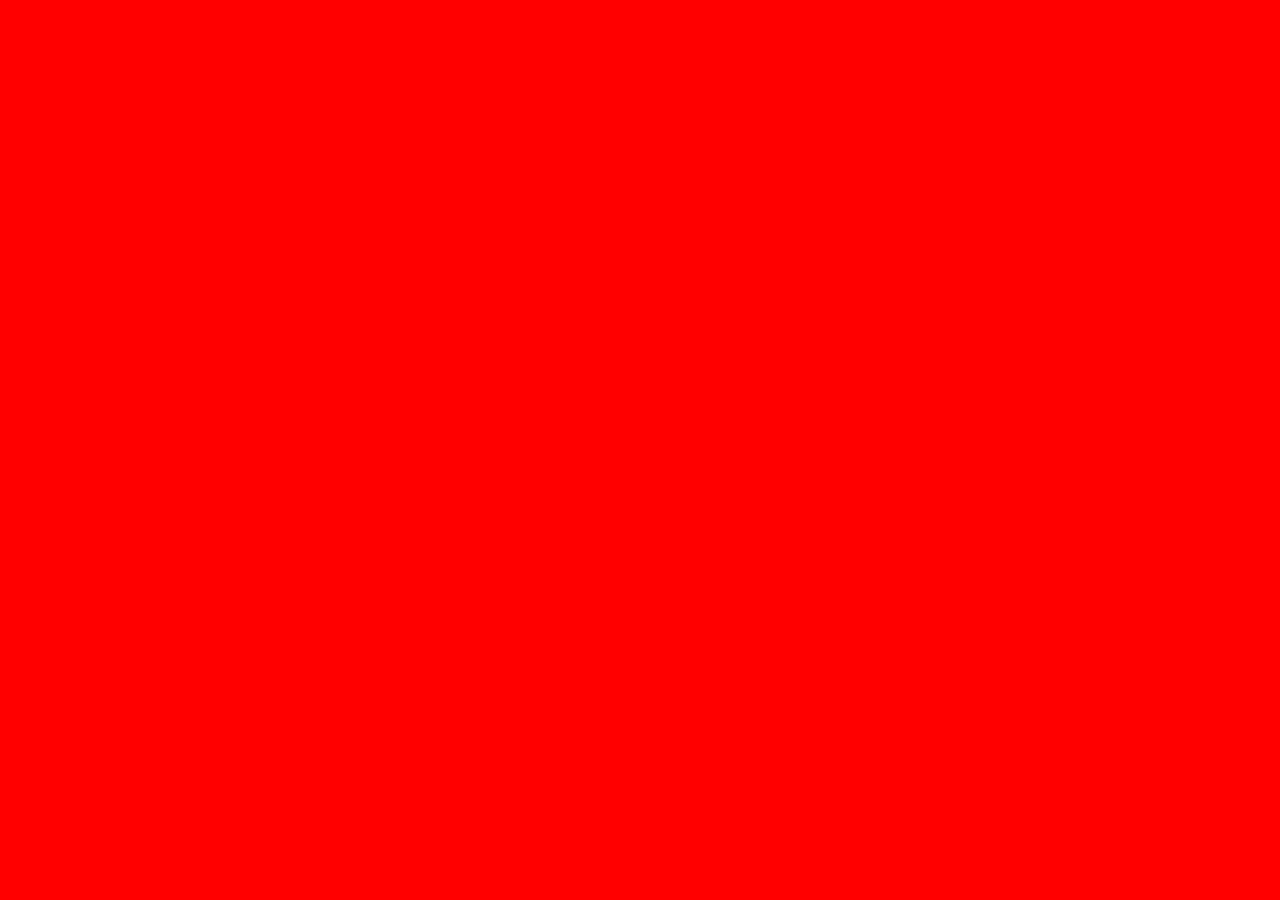
==== shelter/index.html @ 3427e393 "init: start new task shelter" ====
<!DOCTYPE html>
<html lang="en">

<head>
    <meta charset="UTF-8">
    <meta name="viewport" content="width=device-width, initial-scale=1.0">
    <title>Shelter</title>
    <link rel="stylesheet" href="style.css">
    <link rel="stylesheet" href="normalize.css">
</head>

<body>

</body>

</html>
---- shelter/style.css ----
body {
    background-color: red;
}
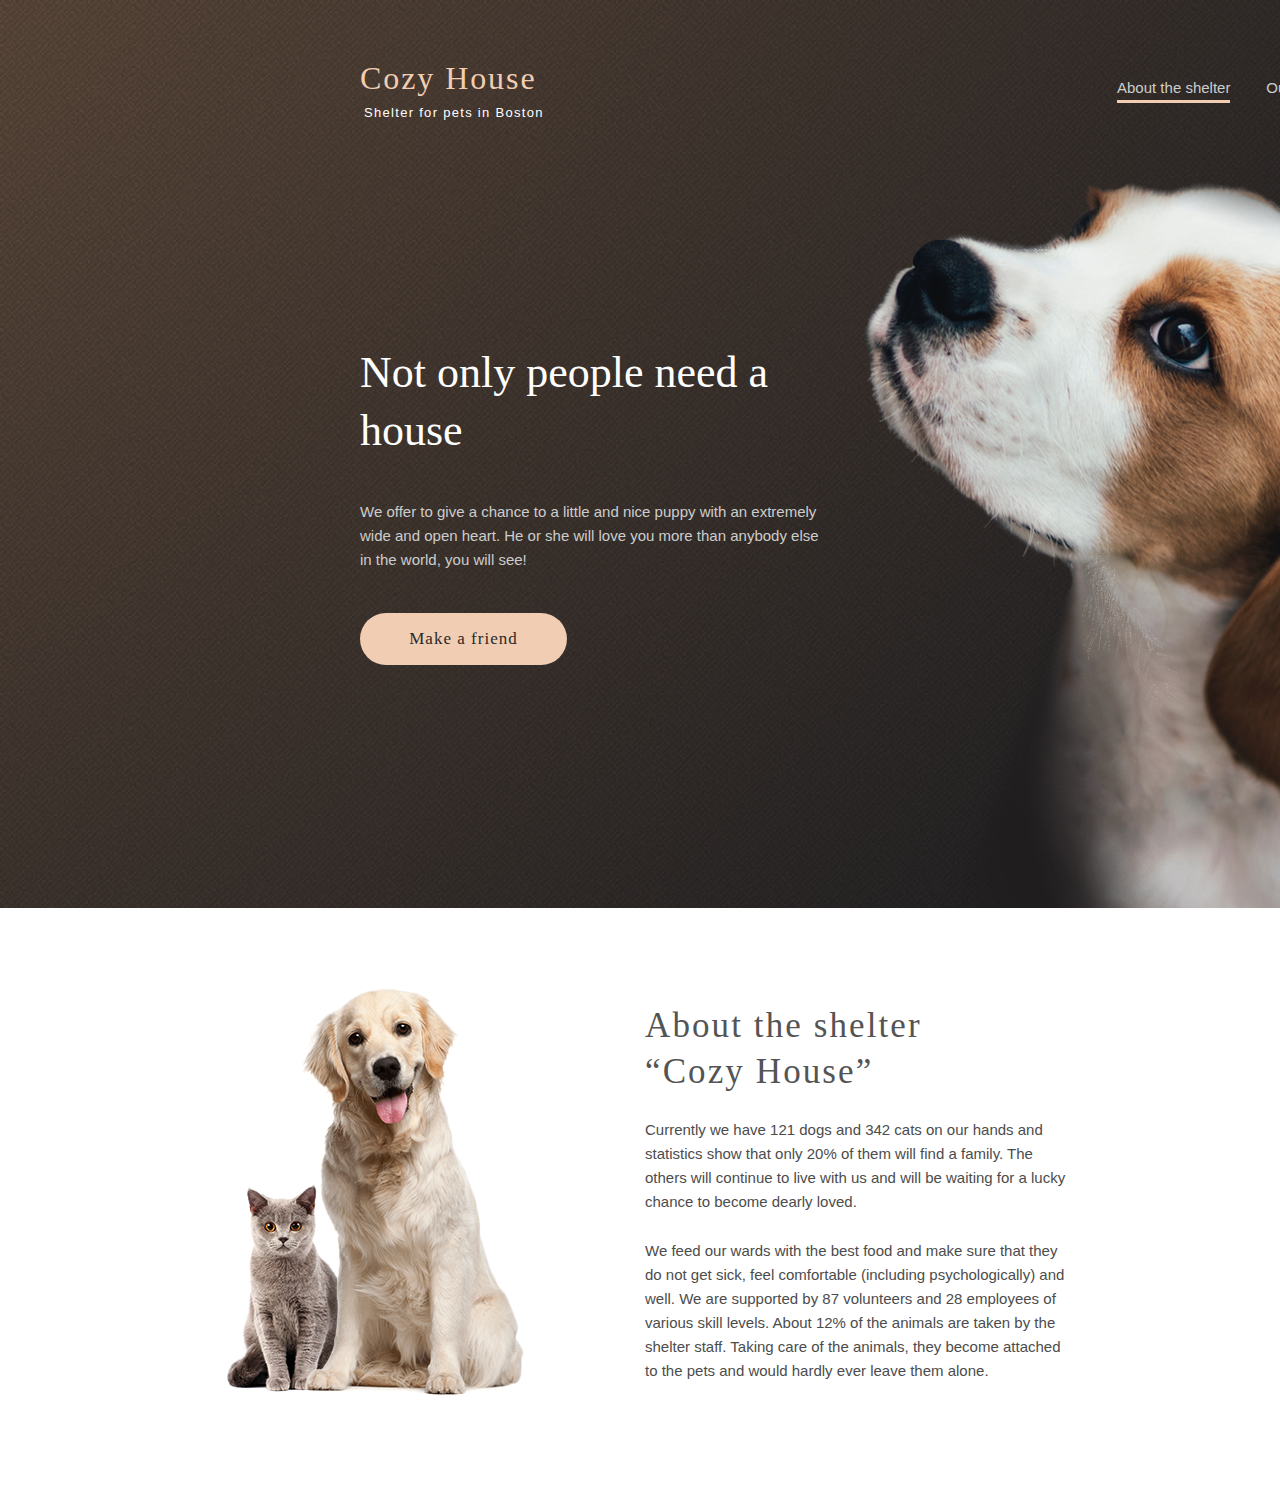
==== commit ddc2696b: "feat: add header and about section" ====
--- a/shelter/index.html
+++ b/shelter/index.html
@@ -11,6 +11,62 @@
 
 <body>
 
+    <header class="cozy-background">
+
+        <nav class="cozy-navigation">
+
+            <div class="cozy-logo">
+
+                <h1 class="logo-text">Cozy House</h1>
+                <p class="logo-description">Shelter for pets in Boston</p>
+
+            </div>
+
+
+            <ul class="cozy-nav-list">
+                <li class="cozy-nav-item"><a href="">About the shelter</a></li>
+                <li class="cozy-nav-item"><a href="">Our pets</a></li>
+                <li class="cozy-nav-item"><a href="">Help the shelter</a></li>
+                <li class="cozy-nav-item"><a href="">Contacts</a></li>
+            </ul>
+
+        </nav>
+
+
+        <div class="cozy-text-block">
+
+            <h1 class="cozy-text-header">Not only people need a house</h1>
+            <p class="cozy-text-description">We offer to give a chance to a little and nice puppy with an extremely wide and open heart. He or she will love you more than anybody else in the world, you will see!</p>
+            <button class="cozy-text-btn">Make a friend</button>
+
+        </div>
+
+        <div class="header-puppy"></div>
+
+    </header>
+
+
+    <section class="about-section">
+        <h2 class="vis-hidden">About the shelter “Cozy House”</h2>
+
+        <article class="about-article">
+
+            <img src="assets/images/about-pets.png" alt="pets-image" width="300" height="408">
+
+            <div class="about-article-text">
+
+                <h2 class="article-text-header">About the shelter “Cozy House”</h2>
+                <p class="article-text-description text1">Currently we have 121 dogs and 342 cats on our hands and statistics show that only 20% of them will find a family. The others will continue to live with us and will be waiting for a lucky chance to become dearly loved.</p>
+                <p class="article-text-description text2">We feed our wards with the best food and make sure that they do not get sick, feel comfortable (including psychologically) and well. We are supported by 87 volunteers and 28 employees of various skill levels. About 12% of the animals are
+                    taken by the shelter staff. Taking care of the animals, they become attached to the pets and would hardly ever leave them alone.</p>
+
+            </div>
+
+        </article>
+
+    </section>
+
+
 </body>
 
 </html>--- a/shelter/style.css
+++ b/shelter/style.css
@@ -1,3 +1,225 @@
 body {
-    background-color: red;
+    display: flex;
+    flex-direction: column;
+}
+
+*,
+*::before,
+* ::after {
+    box-sizing: border-box;
+}
+
+h1,
+h2 {
+    margin: 0;
+    padding: 0;
+}
+
+.cozy-background {
+    background-image: url(assets/images/header-background.png);
+    width: 1920px;
+    height: 908px;
+    background-repeat: no-repeat;
+    background-size: contain;
+    display: flex;
+    flex-direction: column;
+    align-items: center;
+    justify-content: flex-start;
+    position: relative;
+}
+
+.header-puppy {
+    width: 698px;
+    height: 728px;
+    background-image: url(assets/images/header-puppy.png);
+    position: absolute;
+    top: 180px;
+    right: 360px;
+}
+
+.cozy-navigation {
+    margin-top: 60px;
+    width: 1200px;
+    max-width: 1200px;
+    height: 60px;
+    /* background-color: red; */
+    display: flex;
+    justify-content: space-between;
+}
+
+.cozy-logo {
+    width: 186px;
+    height: 60px;
+    display: flex;
+    flex-direction: column;
+    justify-content: space-between;
+}
+
+.logo-text {
+    font-family: Georgia;
+    font-style: normal;
+    font-weight: normal;
+    font-size: 32px;
+    line-height: 110%;
+    letter-spacing: 0.06em;
+    color: #F1CDB3;
+    padding: 0;
+    margin: 0;
+    margin-top: 1px;
+}
+
+.logo-description {
+    padding: 0;
+    margin: 0;
+    margin-left: 4px;
+    font-family: Arial;
+    font-style: normal;
+    font-weight: normal;
+    font-size: 13px;
+    line-height: 15px;
+    letter-spacing: 0.1em;
+    color: #FFFFFF;
+}
+
+.cozy-nav-list {
+    padding: 0;
+    margin: 0;
+    width: 443px;
+    height: 27px;
+    /* background-color: green; */
+    display: flex;
+    justify-content: space-between;
+    margin-top: 16px;
+}
+
+.cozy-nav-item {
+    list-style-type: none;
+}
+
+.cozy-nav-item:first-child {
+    border-bottom: 3.5px solid #F1CDB3;
+}
+
+.cozy-nav-item a {
+    font-family: Arial;
+    font-style: normal;
+    font-weight: normal;
+    font-size: 15px;
+    line-height: 160%;
+    color: #CDCDCD;
+    text-decoration: none;
+}
+
+.cozy-text-block {
+    width: 460px;
+    height: 321px;
+    /* background-color: lightblue; */
+    align-self: flex-start;
+    margin-left: 360px;
+    margin-top: 195px;
+}
+
+.cozy-text-header {
+    width: 89%;
+    font-family: Georgia;
+    font-style: normal;
+    font-weight: normal;
+    font-size: 44px;
+    line-height: 130%;
+    color: #FFFFFF;
+    margin-bottom: 41px;
+}
+
+.cozy-text-description {
+    margin: 0;
+    font-family: Arial;
+    font-style: normal;
+    font-weight: normal;
+    font-size: 15px;
+    line-height: 160%;
+    color: #CDCDCD;
+    margin-bottom: 41px;
+}
+
+.cozy-text-btn {
+    font-family: Georgia;
+    font-style: normal;
+    font-weight: normal;
+    font-size: 17px;
+    line-height: 130%;
+    letter-spacing: 0.06em;
+    color: #292929;
+    background-color: #F1CDB3;
+    outline: none;
+    border: none;
+    border-radius: 100px;
+    width: 207px;
+    height: 52px;
+    border-radius: 100px;
+    cursor: pointer;
+}
+
+.cozy-text-btn:hover {
+    background-color: #FDDCC4;
+    transition: all 0.2s;
+    -webkit-transition: all 0.2s;
+    -moz-transition: all 0.2s;
+    -ms-transition: all 0.2s;
+    -o-transition: all 0.2s;
+}
+
+.about-section {
+    width: 1200px;
+    height: 588px;
+    background-color: #FFFFFF;
+    align-self: center;
+}
+
+.vis-hidden {
+    display: none;
+}
+
+.about-article {
+    width: 100%;
+    height: 408px;
+    /* background-color: lightgreen; */
+    display: flex;
+    margin-top: 95px;
+}
+
+.about-article-text {
+    width: 430px;
+}
+
+.about-article img {
+    /* margin-right: 139px; */
+    margin-top: -15px;
+    margin-left: 185px;
+    margin-right: 120px;
+}
+
+.article-text-header {
+    width: 90%;
+    font-family: Georgia;
+    font-style: normal;
+    font-weight: normal;
+    font-size: 35px;
+    line-height: 130%;
+    letter-spacing: 0.06em;
+    color: #545454;
+    margin-bottom: 24px;
+}
+
+.article-text-description {
+    font-family: Arial;
+    font-style: normal;
+    font-weight: normal;
+    font-size: 15px;
+    line-height: 160%;
+    color: #4C4C4C;
+    margin: 0;
+}
+
+.text1 {
+    margin-bottom: 25px;
 }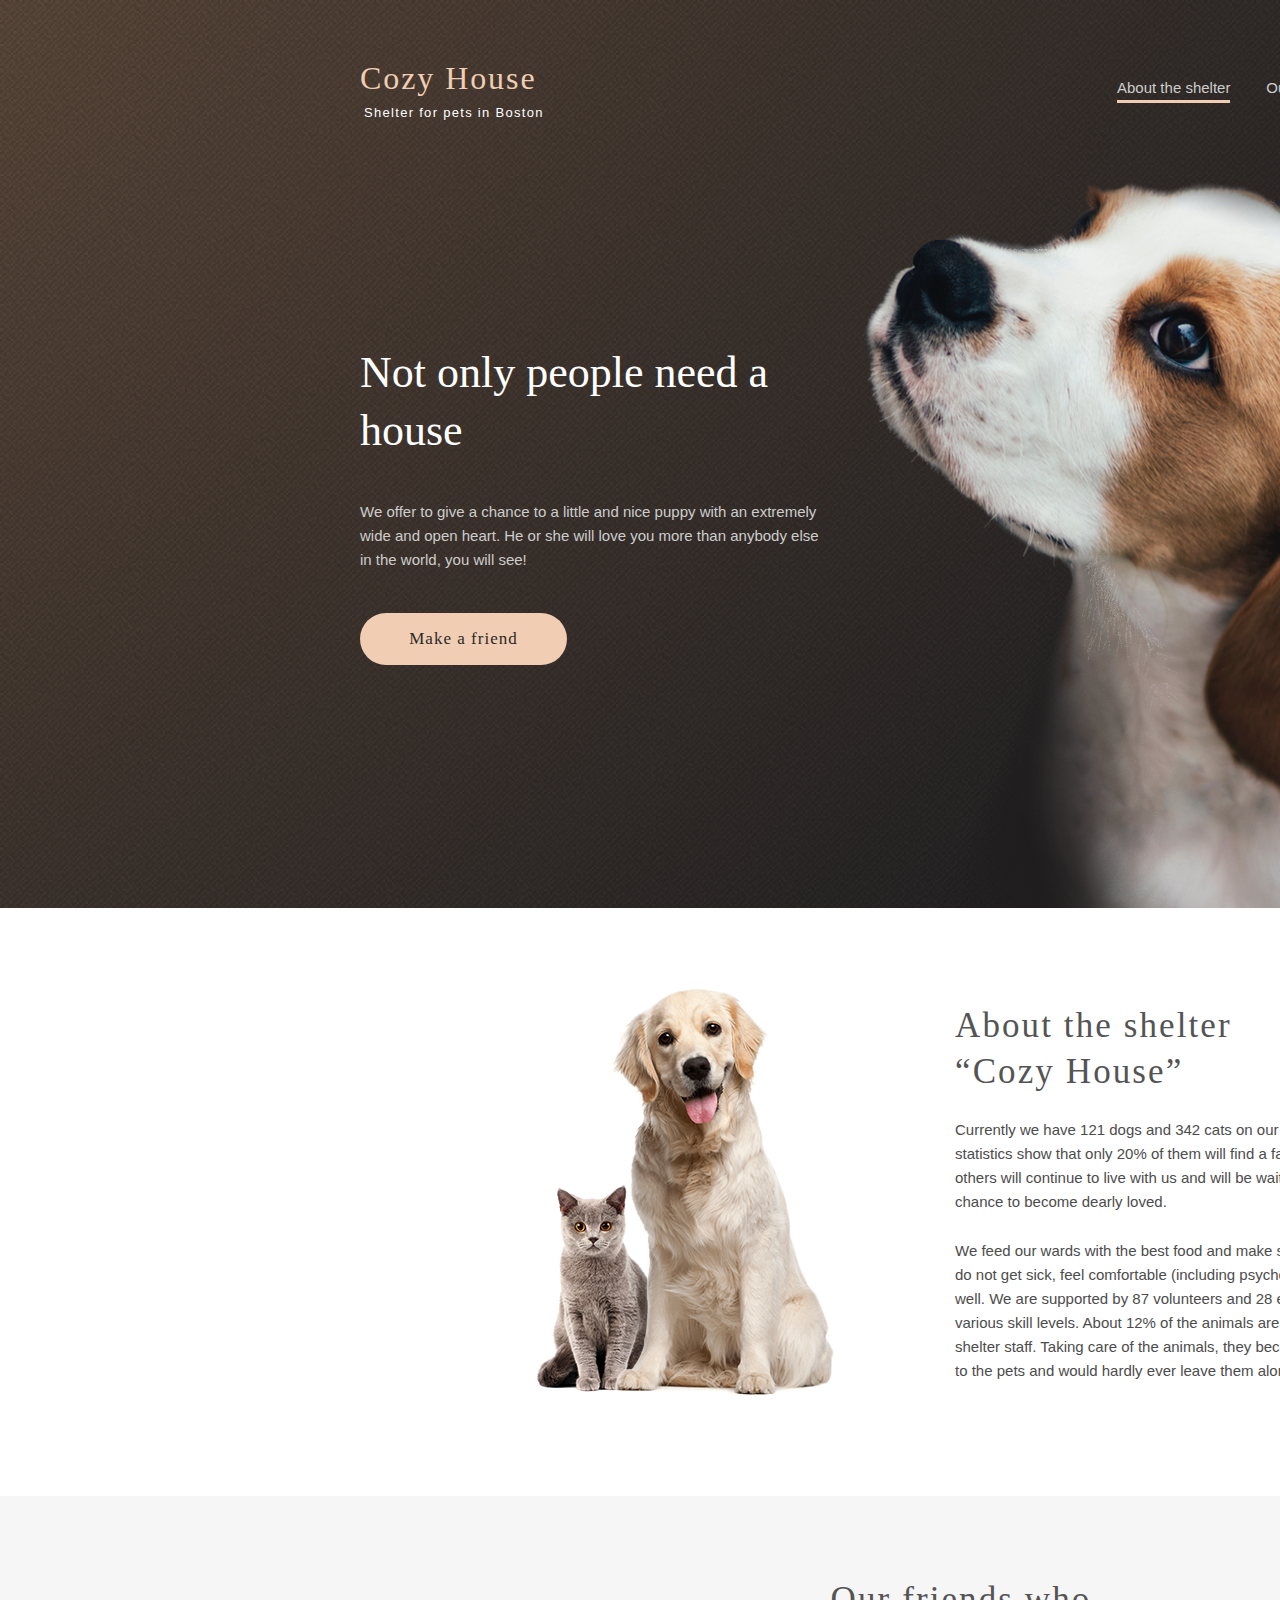
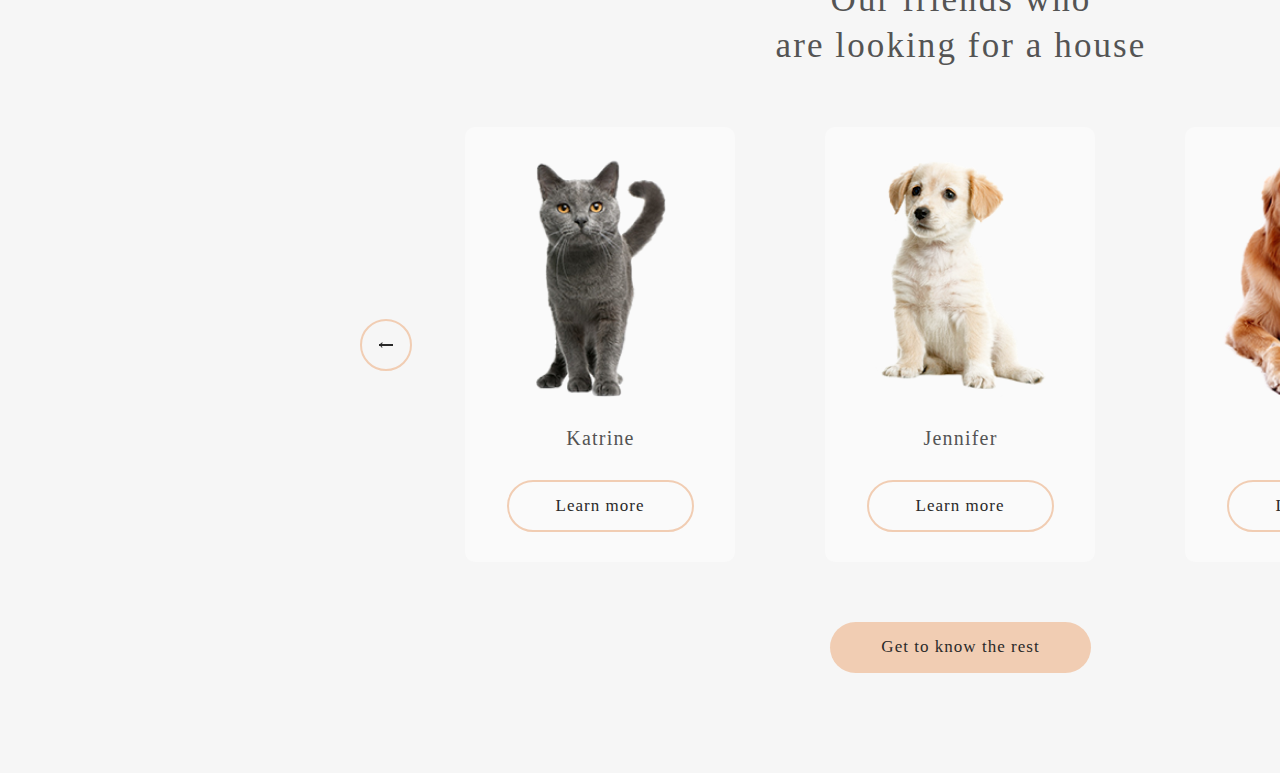
==== commit 5641a0c1: "feat: add our friends section" ====
--- a/shelter/index.html
+++ b/shelter/index.html
@@ -67,6 +67,58 @@
     </section>
 
 
+
+    <section class="our-friends-section">
+
+        <h2 class="vis-hidden">Our friends</h2>
+        <article class="our-friends-article">
+
+
+            <h2 class="our-friends-article-header">Our friends who<br> are looking for a house</h2>
+
+            <div class="slider">
+
+                <button class="switch"></button>
+
+                <div class="slider-item-wrapper">
+
+                    <div class="slider-item">
+
+                        <img src="assets/images/katrine-image.png" alt="katrine-image" width="200" height="240">
+                        <h3 class="slider-item-header">Katrine</h3>
+                        <button class="slider-item-btn">Learn more</button>
+
+                    </div>
+
+                    <div class="slider-item">
+
+                        <img src="assets/images/jennifer-image.png" alt="jennifer-image" width="200" height="240">
+                        <h3 class="slider-item-header">Jennifer</h3>
+                        <button class="slider-item-btn">Learn more</button>
+
+                    </div>
+
+                    <div class="slider-item">
+
+                        <img src="assets/images/woody-image.png" alt="woody-image" width="200" height="240">
+                        <h3 class="slider-item-header">Woody</h3>
+                        <button class="slider-item-btn">Learn more</button>
+
+                    </div>
+
+                </div>
+
+                <button class="switch"></button>
+
+            </div>
+
+            <button class="our-friends-btn">Get to know the rest</button>
+
+        </article>
+
+    </section>
+
+
 </body>
 
 </html>--- a/shelter/style.css
+++ b/shelter/style.css
@@ -1,6 +1,9 @@
 body {
+    /* max-width: 1920px; */
     display: flex;
     flex-direction: column;
+    justify-content: flex-start;
+    /* align-items: center; */
 }
 
 *,
@@ -10,13 +13,15 @@
 }
 
 h1,
-h2 {
+h2,
+h3 {
     margin: 0;
     padding: 0;
 }
 
 .cozy-background {
     background-image: url(assets/images/header-background.png);
+    max-width: 1920px;
     width: 1920px;
     height: 908px;
     background-repeat: no-repeat;
@@ -39,8 +44,8 @@
 
 .cozy-navigation {
     margin-top: 60px;
-    width: 1200px;
     max-width: 1200px;
+    width: 100%;
     height: 60px;
     /* background-color: red; */
     display: flex;
@@ -169,10 +174,13 @@
 }
 
 .about-section {
-    width: 1200px;
+    /* max-width: 1920px; */
+    width: 1920px;
     height: 588px;
     background-color: #FFFFFF;
-    align-self: center;
+    display: flex;
+    justify-content: center;
+    /* align-self: center; */
 }
 
 .vis-hidden {
@@ -180,7 +188,7 @@
 }
 
 .about-article {
-    width: 100%;
+    width: 1200px;
     height: 408px;
     /* background-color: lightgreen; */
     display: flex;
@@ -194,7 +202,7 @@
 .about-article img {
     /* margin-right: 139px; */
     margin-top: -15px;
-    margin-left: 185px;
+    margin-left: 175px;
     margin-right: 120px;
 }
 
@@ -222,4 +230,241 @@
 
 .text1 {
     margin-bottom: 25px;
+}
+
+.our-friends-section {
+    width: 1920px;
+    height: 877px;
+    background-color: #F6F6F6;
+    display: flex;
+    justify-content: center;
+}
+
+.our-friends-article {
+    width: 1200px;
+    height: 697px;
+    /* background-color: lightgreen; */
+    margin-top: 80px;
+    display: flex;
+    flex-direction: column;
+    justify-content: flex-start;
+    align-items: center;
+}
+
+.our-friends-article-header {
+    width: 400px;
+    font-family: Georgia;
+    font-style: normal;
+    font-weight: normal;
+    font-size: 35px;
+    line-height: 130%;
+    letter-spacing: 0.06em;
+    text-align: center;
+    color: #545454;
+    margin-bottom: 60px;
+    margin-top: 1px;
+    margin-left: 2px;
+}
+
+.slider {
+    width: 100%;
+    height: 435px;
+    /* background-color: lightblue; */
+    display: flex;
+    justify-content: space-between;
+    align-items: center;
+    margin-top: -1px;
+    margin-bottom: 60px;
+}
+
+.slider-item-wrapper {
+    width: 990px;
+    display: flex;
+    justify-content: space-between;
+    align-items: center;
+}
+
+.slider-item {
+    width: 270px;
+    height: 435px;
+    background-color: #FAFAFA;
+    display: flex;
+    flex-direction: column;
+    justify-content: flex-start;
+    align-items: center;
+    border-radius: 10px;
+    -webkit-border-radius: 10px;
+    -moz-border-radius: 10px;
+    -ms-border-radius: 10px;
+    -o-border-radius: 10px;
+}
+
+.slider-item:hover {
+    background-color: #FFFFFF;
+    transition: all 0.3s;
+    cursor: pointer;
+    -webkit-transition: all 0.3s;
+    -moz-transition: all 0.3s;
+    -ms-transition: all 0.3s;
+    -o-transition: all 0.3s;
+}
+
+.slider-item img {
+    margin-top: 30px;
+}
+
+
+/* .slider-item:nth-child(2) {
+    margin-left: -25px;
+}
+
+.slider-item:nth-child(3) {
+    margin-left: -25px;
+} */
+
+
+/* .slider-item:nth-child(4) {
+    margin-left: 38px;
+    margin-right: 32px;
+} */
+
+.slider-item-header {
+    font-family: Georgia;
+    font-style: normal;
+    font-weight: normal;
+    font-size: 20px;
+    line-height: 23px;
+    text-align: center;
+    letter-spacing: 0.06em;
+    color: #545454;
+    margin-top: 30px;
+    margin-bottom: 30px;
+    margin-left: 1px;
+}
+
+.switch {
+    width: 52px;
+    height: 52px;
+    border: 2px solid #F1CDB3;
+    outline: none;
+    cursor: pointer;
+    background-color: transparent;
+    border-radius: 100px;
+    -webkit-border-radius: 100px;
+    -moz-border-radius: 100px;
+    -ms-border-radius: 100px;
+    -o-border-radius: 100px;
+    position: relative;
+}
+
+.switch::before {
+    content: "";
+    display: block;
+    position: absolute;
+    top: 23px;
+    left: 17px;
+    width: 14px;
+    border-top: 2px solid #292929;
+}
+
+.switch:first-child::after {
+    content: "";
+    display: block;
+    position: absolute;
+    top: 22px;
+    left: 18px;
+    width: 4px;
+    height: 4px;
+    border-top: 1px solid #292929;
+    border-left: 1px solid #292929;
+    transform: rotate(-42deg);
+    -webkit-transform: rotate(-42deg);
+    -moz-transform: rotate(-42deg);
+    -ms-transform: rotate(-42deg);
+    -o-transform: rotate(-42deg);
+}
+
+.switch:last-child::after {
+    content: "";
+    display: block;
+    position: absolute;
+    top: 22px;
+    right: 18px;
+    width: 4px;
+    height: 4px;
+    border-top: 1px solid #292929;
+    border-left: 1px solid #292929;
+    transform: rotate(134deg);
+    -webkit-transform: rotate(134deg);
+    -moz-transform: rotate(134deg);
+    -ms-transform: rotate(134deg);
+    -o-transform: rotate(134deg);
+}
+
+.switch:hover {
+    background-color: #FDDCC4;
+    transition: all 0.3s;
+    -webkit-transition: all 0.3s;
+    -moz-transition: all 0.3s;
+    -ms-transition: all 0.3s;
+    -o-transition: all 0.3s;
+}
+
+
+/* .switch:first-child {
+    align-self: flex-start;
+}
+
+.switch:last-child {
+    align-self: flex-end;
+} */
+
+.slider-item-btn {
+    width: 187px;
+    height: 52px;
+    border: 2px solid #F1CDB3;
+    background-color: transparent;
+    box-sizing: border-box;
+    border-radius: 100px;
+    font-family: Georgia;
+    font-style: normal;
+    font-weight: normal;
+    font-size: 17px;
+    line-height: 130%;
+    letter-spacing: 0.06em;
+    color: #292929;
+    cursor: pointer;
+}
+
+.slider-item-btn:hover {
+    background-color: #FDDCC4;
+    transition: all 0.3s;
+}
+
+.our-friends-btn {
+    font-family: Georgia;
+    font-style: normal;
+    font-weight: normal;
+    font-size: 17px;
+    line-height: 130%;
+    letter-spacing: 0.06em;
+    color: #292929;
+    background-color: #F1CDB3;
+    outline: none;
+    border: none;
+    border-radius: 100px;
+    width: 261px;
+    height: 52px;
+    border-radius: 100px;
+    cursor: pointer;
+    margin-left: 1px;
+}
+
+.our-friends-btn:hover {
+    background-color: #FDDCC4;
+    transition: all 0.3s;
+    -webkit-transition: all 0.3s;
+    -moz-transition: all 0.3s;
+    -ms-transition: all 0.3s;
+    -o-transition: all 0.3s;
 }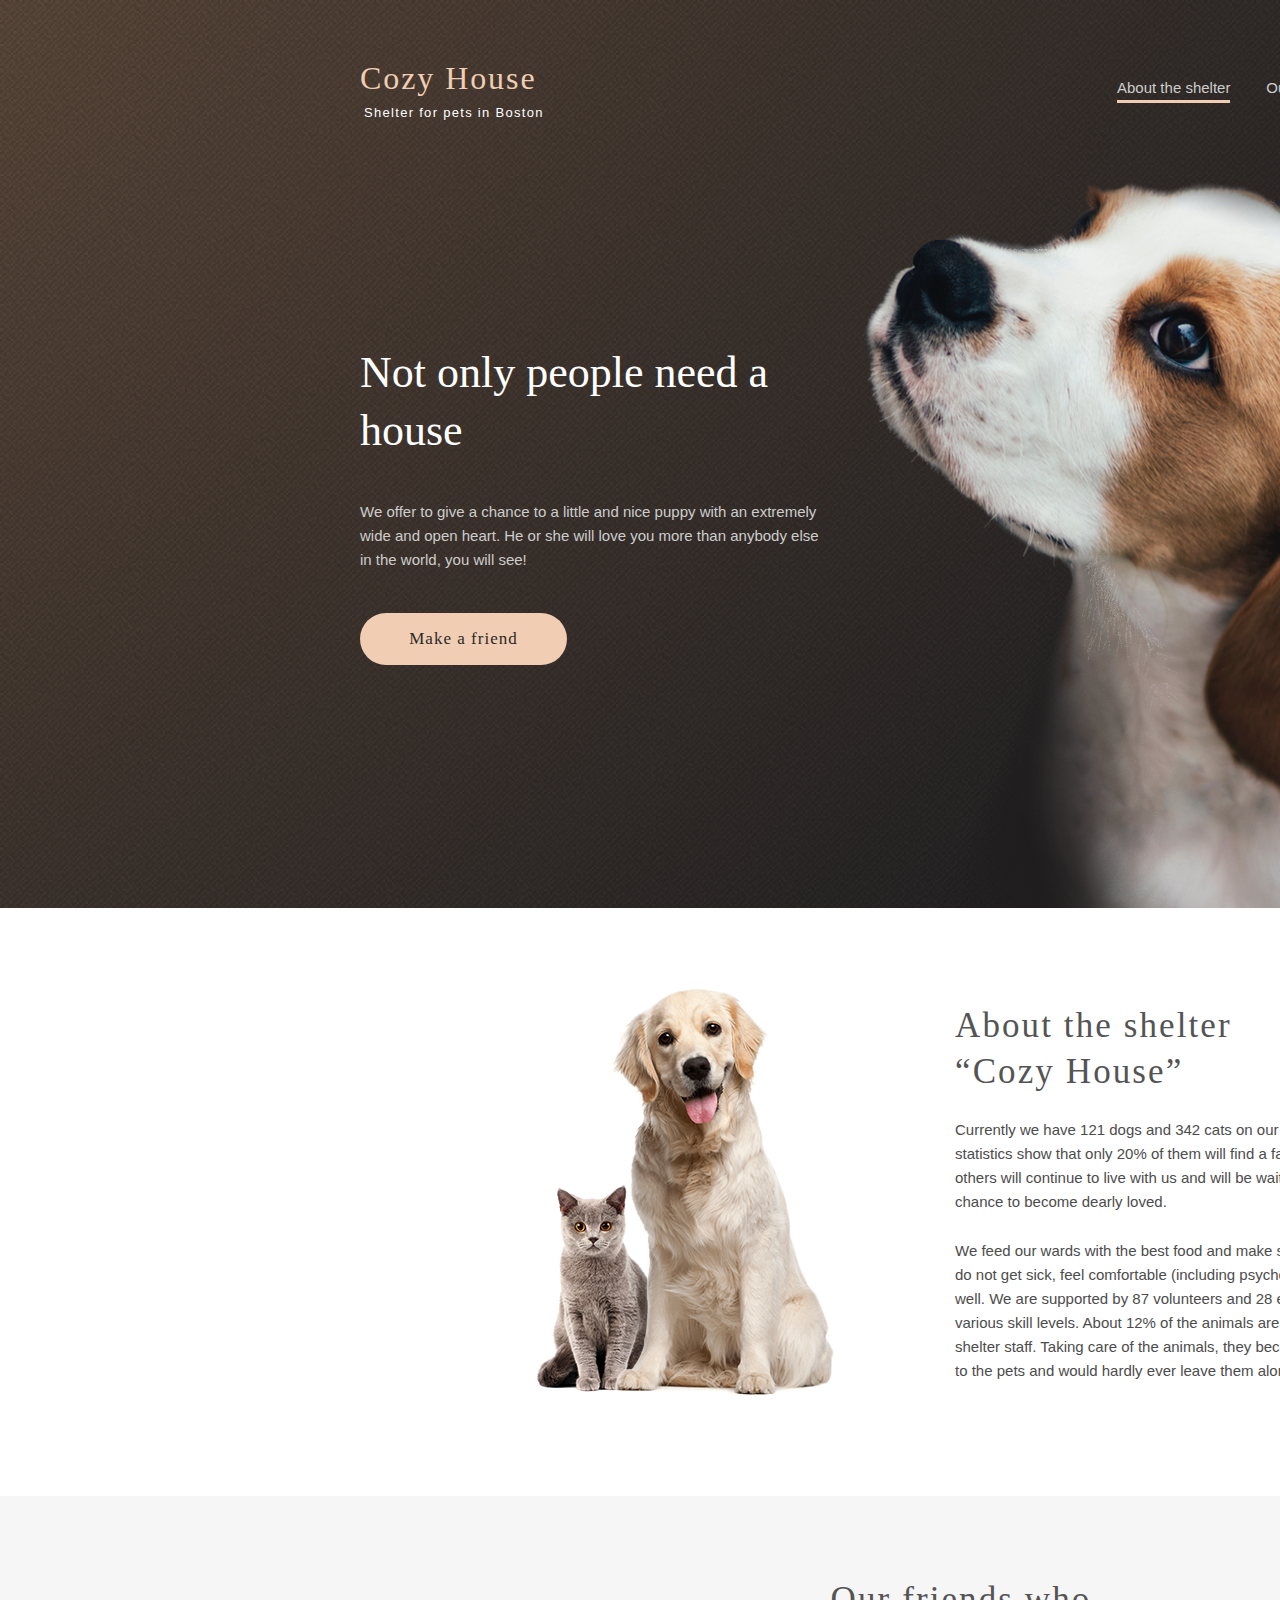
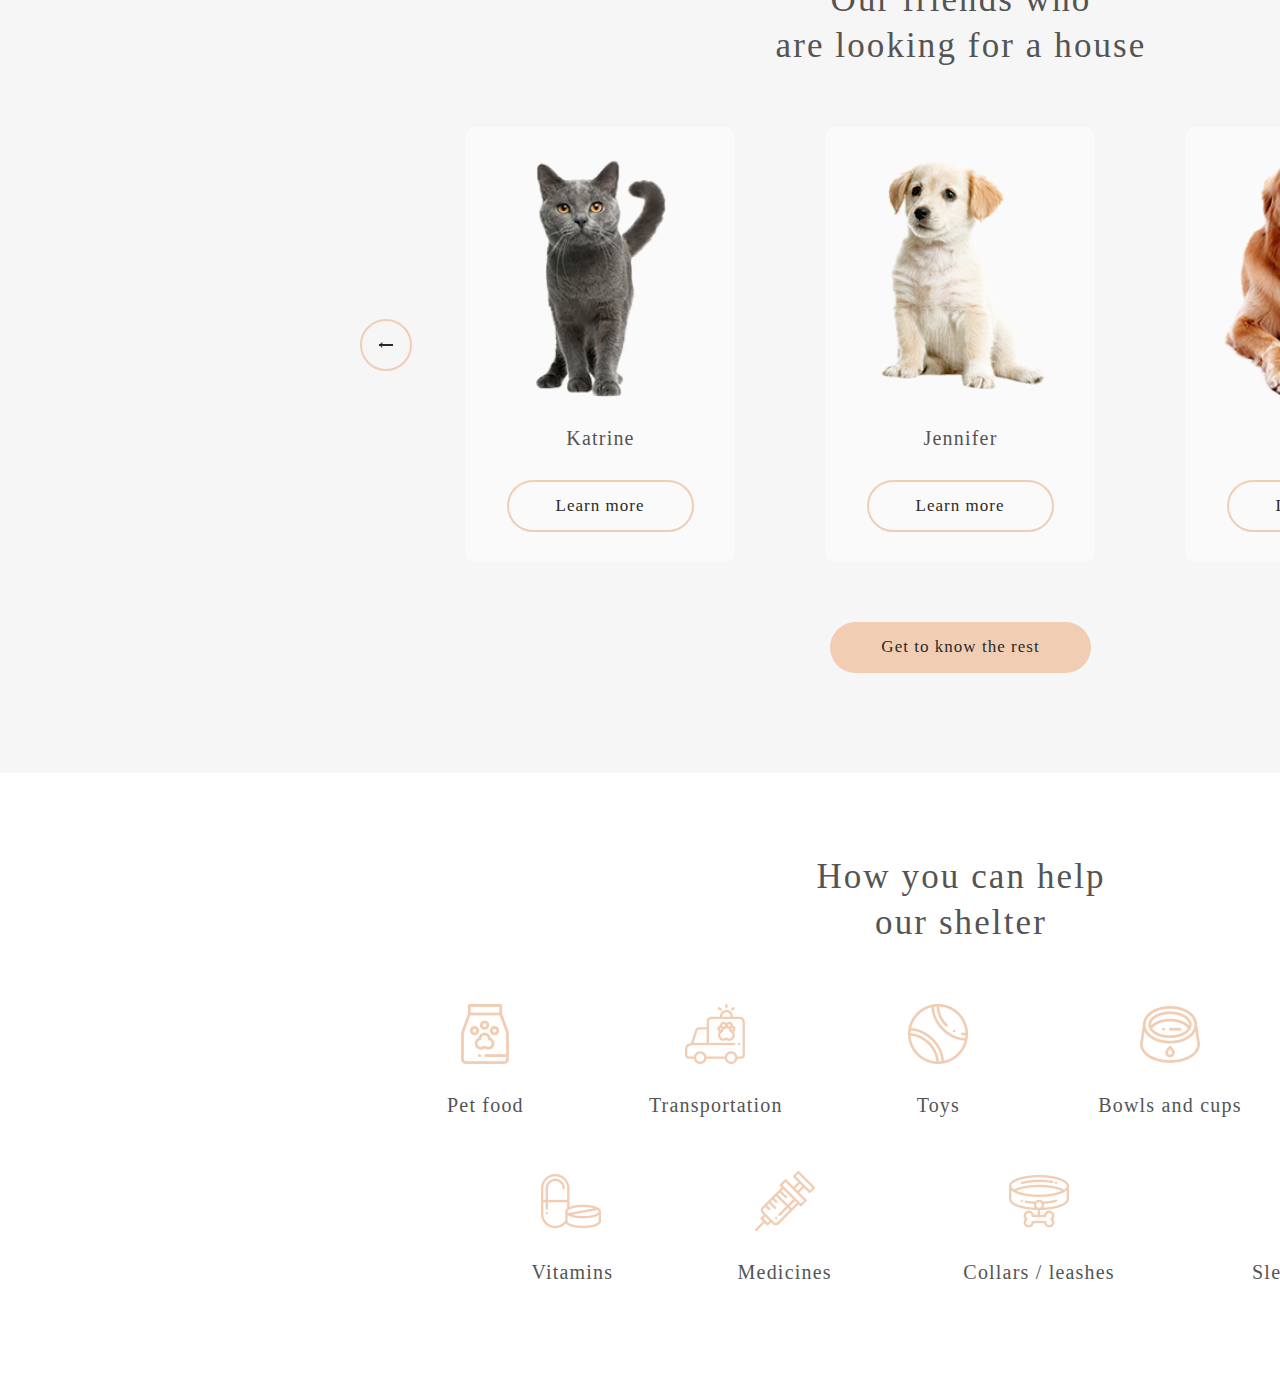
==== commit 490e35a9: "feat: add help section" ====
--- a/shelter/index.html
+++ b/shelter/index.html
@@ -119,6 +119,113 @@
     </section>
 
 
+    <section class="help-section">
+        <h2 class="vis-hidden">help our shelter</h2>
+
+        <article class="help-article">
+
+            <h2 class="help-article-header">How you can help our shelter</h2>
+
+            <div class="help-article-needs">
+
+                <div class="needs-items-wrapper">
+
+                    <div class="needs-item">
+
+                        <img src="assets/icons/icon-pet-food.png" alt="pet-food">
+
+                        <p class="needs-item-name">Pet food</p>
+
+                    </div>
+
+
+                    <div class="needs-item">
+
+                        <img src="assets/icons/icon-transportation.png" alt="transportation">
+
+                        <p class="needs-item-name">Transportation</p>
+
+                    </div>
+
+
+                    <div class="needs-item">
+
+                        <img src="assets/icons/icon-toys.png" alt="toys">
+
+                        <p class="needs-item-name">Toys</p>
+
+                    </div>
+
+
+                    <div class="needs-item">
+
+                        <img src="assets/icons/icon-bowls-and-cups.png" alt="bowls-and-cups.png">
+
+                        <p class="needs-item-name">Bowls and cups</p>
+
+                    </div>
+
+
+                    <div class="needs-item">
+
+                        <img src="assets/icons/icon-shampoos.png" alt="shampoos">
+
+                        <p class="needs-item-name">Shampoos</p>
+
+
+                    </div>
+
+                </div>
+
+
+                <div class="needs-items-wrapper">
+
+                    <div class="needs-item">
+
+                        <img src="assets/icons/icon-vitamins.png" alt="vitamins">
+
+
+                        <p class="needs-item-name">Vitamins</p>
+
+
+                    </div>
+
+
+                    <div class="needs-item">
+
+                        <img src="assets/icons/icon-medicines.png" alt="medicines">
+
+                        <p class="needs-item-name">Medicines</p>
+
+                    </div>
+
+
+                    <div class="needs-item">
+
+                        <img src="assets/icons/icon-collars-leashes.png" alt="collars-leashes">
+
+                        <p class="needs-item-name">Collars / leashes</p>
+
+                    </div>
+
+
+                    <div class="needs-item">
+
+                        <img src="assets/icons/icon-sleeping-area.png" alt="sleeping-area">
+
+                        <p class="needs-item-name">Sleeping areas</p>
+
+                    </div>
+
+                </div>
+
+            </div>
+
+        </article>
+
+    </section>
+
+
 </body>
 
 </html>--- a/shelter/style.css
+++ b/shelter/style.css
@@ -312,21 +312,6 @@
 .slider-item img {
     margin-top: 30px;
 }
-
-
-/* .slider-item:nth-child(2) {
-    margin-left: -25px;
-}
-
-.slider-item:nth-child(3) {
-    margin-left: -25px;
-} */
-
-
-/* .slider-item:nth-child(4) {
-    margin-left: 38px;
-    margin-right: 32px;
-} */
 
 .slider-item-header {
     font-family: Georgia;
@@ -410,15 +395,6 @@
     -o-transition: all 0.3s;
 }
 
-
-/* .switch:first-child {
-    align-self: flex-start;
-}
-
-.switch:last-child {
-    align-self: flex-end;
-} */
-
 .slider-item-btn {
     width: 187px;
     height: 52px;
@@ -467,4 +443,156 @@
     -moz-transition: all 0.3s;
     -ms-transition: all 0.3s;
     -o-transition: all 0.3s;
+}
+
+.help-section {
+    width: 1920px;
+    height: 611px;
+    background-color: #FFFFFF;
+    /* background-color: red; */
+    display: flex;
+    justify-content: center;
+}
+
+.help-article {
+    width: 1200px;
+    height: 431px;
+    /* background-color: lightgreen; */
+    margin-top: 80px;
+    display: flex;
+    justify-content: flex-start;
+    flex-direction: column;
+    align-items: center;
+}
+
+.help-article-header {
+    width: 310px;
+    font-family: Georgia;
+    font-style: normal;
+    font-weight: normal;
+    font-size: 35px;
+    margin-top: 1px;
+    margin-left: 2px;
+    margin-bottom: 60px;
+    line-height: 130%;
+    text-align: center;
+    letter-spacing: 0.06em;
+    color: #545454;
+}
+
+.help-article-needs {
+    width: 1026px;
+    height: 281px;
+    /* background-color: lightblue; */
+    display: flex;
+    flex-direction: column;
+    justify-content: space-between;
+}
+
+.needs-items-wrapper {
+    width: 100%;
+    display: flex;
+}
+
+.needs-items-wrapper:first-child {
+    justify-content: space-between;
+}
+
+.needs-items-wrapper:last-child {
+    width: 857px;
+    justify-content: space-between;
+    align-self: center;
+}
+
+.needs-item {
+    height: 113px;
+    display: flex;
+    flex-direction: column;
+    align-items: center;
+    justify-content: space-between;
+    margin-top: -1px;
+    position: relative;
+}
+
+.needs-items-wrapper:first-child .needs-item:nth-child(4) {
+    width: 153px;
+}
+
+.needs-items-wrapper:first-child .needs-item:last-child {
+    width: 102px;
+}
+
+.needs-items-wrapper:last-child .needs-item:nth-child(3) {
+    width: 165px;
+}
+
+.needs-items-wrapper:last-child .needs-item:last-child {
+    width: 143px;
+}
+
+.needs-items-wrapper:first-child .needs-item:nth-child(2) img {
+    margin-left: -2px;
+}
+
+.needs-items-wrapper:first-child .needs-item:nth-child(4) img {
+    margin-left: 1px;
+}
+
+.needs-items-wrapper:first-child .needs-item:last-child img {
+    margin-left: 2px;
+}
+
+.needs-items-wrapper:last-child .needs-item:first-child img {
+    margin-left: -2px;
+}
+
+.needs-items-wrapper:last-child .needs-item:nth-child(3) img {
+    margin-left: 1px;
+}
+
+.needs-items-wrapper:last-child .needs-item:last-child img {
+    margin-left: 2px;
+}
+
+.needs-item-name {
+    font-family: Georgia;
+    font-style: normal;
+    font-weight: normal;
+    font-size: 20px;
+    line-height: 115%;
+    margin: 0;
+    text-align: center;
+    letter-spacing: 0.06em;
+    color: #545454;
+}
+
+.needs-items-wrapper:first-child .needs-item:nth-child(3) .needs-item-name {
+    margin-left: 1px;
+}
+
+.needs-items-wrapper:last-child .needs-item:nth-child(3) .needs-item-name {
+    width: 166px;
+    position: absolute;
+    top: 90px;
+    left: 0px;
+}
+
+.needs-items-wrapper:last-child .needs-item:last-child .needs-item-name {
+    width: 144px;
+    position: absolute;
+    top: 90px;
+    left: 1px;
+}
+
+.needs-items-wrapper:first-child .needs-item:nth-child(4) .needs-item-name {
+    width: 154px;
+    position: absolute;
+    top: 90px;
+    left: 0px;
+}
+
+.needs-items-wrapper:first-child .needs-item:last-child .needs-item-name {
+    position: absolute;
+    top: 90px;
+    left: 1px;
 }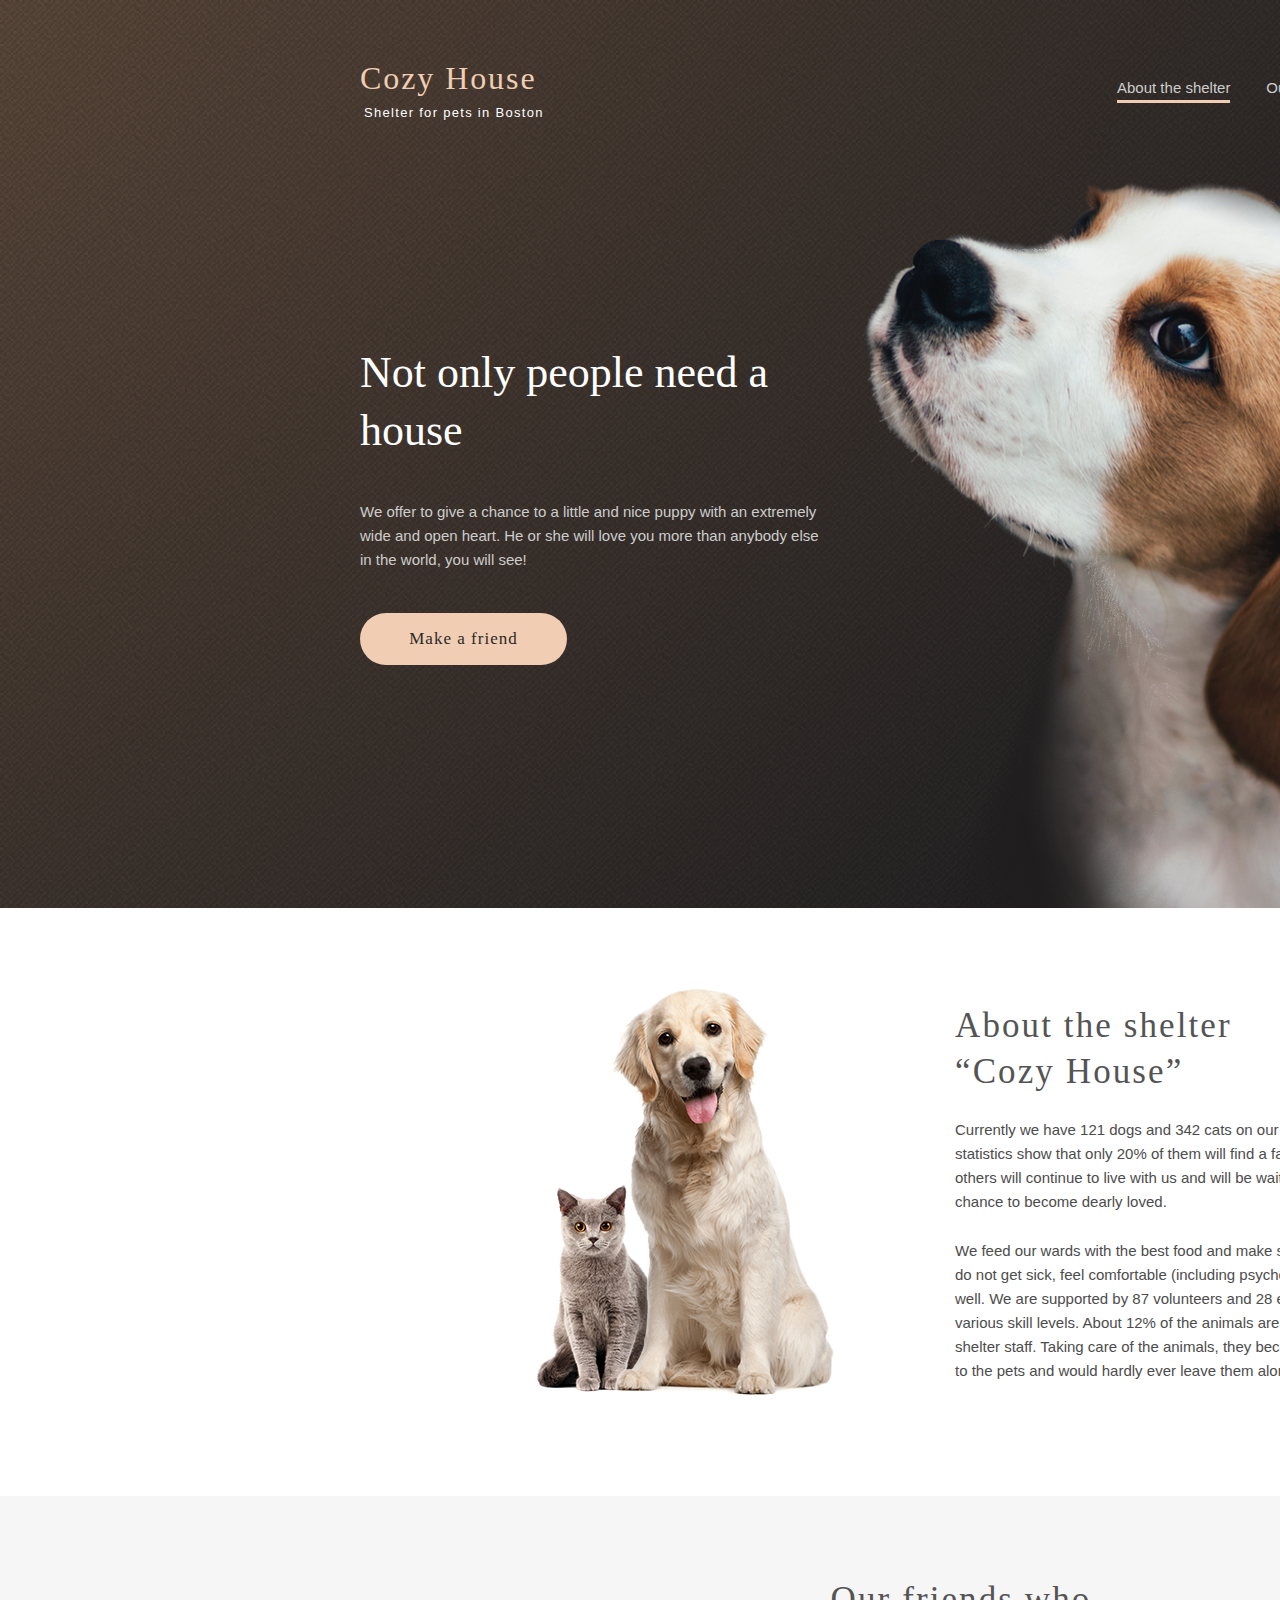
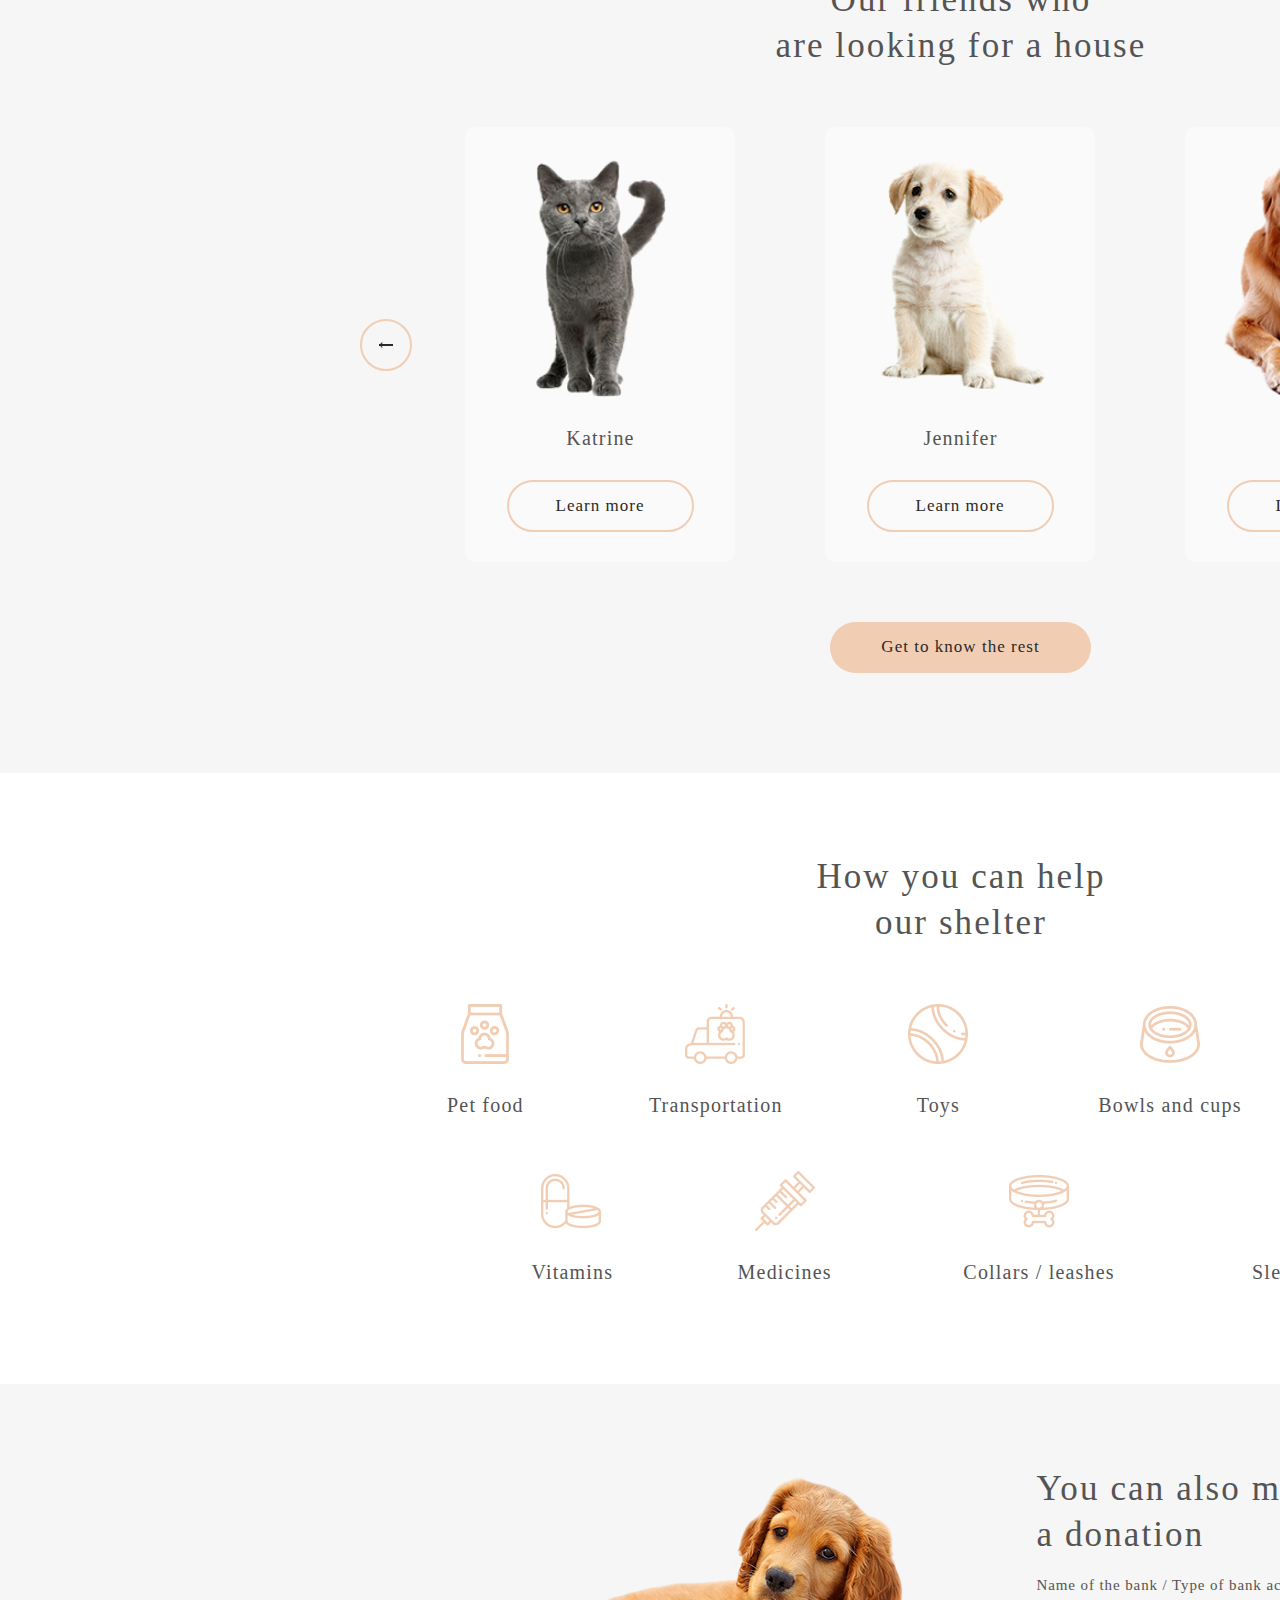
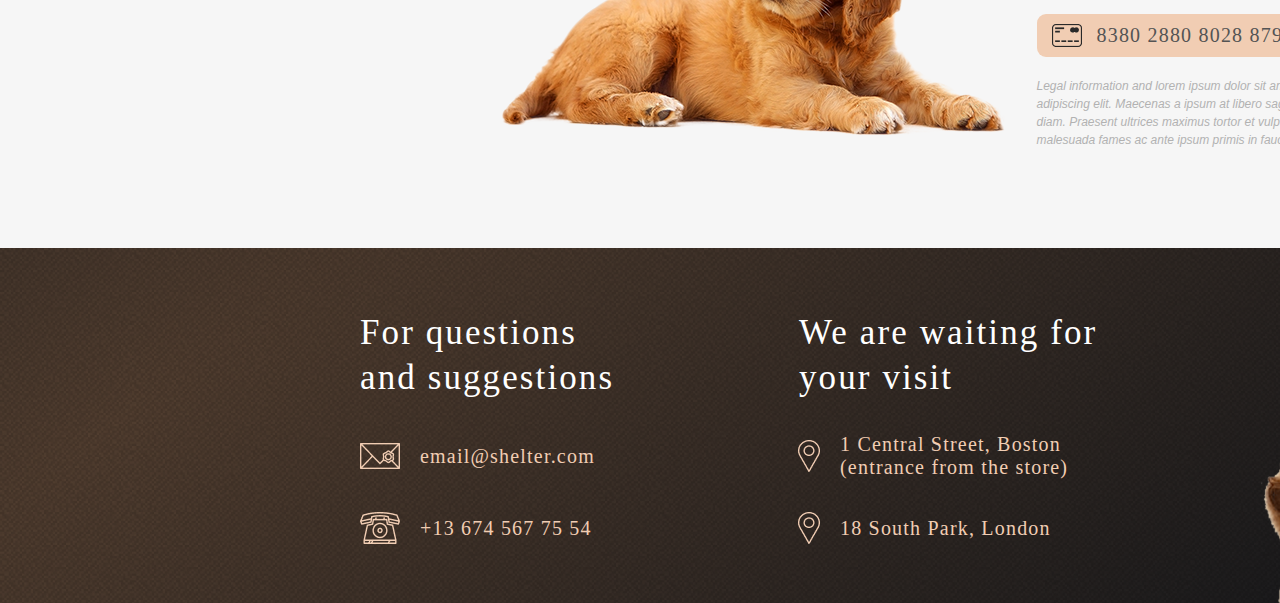
==== commit 5c12257a: "feat: add donation section and footer" ====
--- a/shelter/index.html
+++ b/shelter/index.html
@@ -12,22 +12,22 @@
 <body>
 
     <header class="cozy-background">
-
+        <h1 class="vis-hidden">Cozy House</h1>
         <nav class="cozy-navigation">
 
             <div class="cozy-logo">
 
-                <h1 class="logo-text">Cozy House</h1>
+                <h2 class="logo-text">Cozy House</h2>
                 <p class="logo-description">Shelter for pets in Boston</p>
 
             </div>
 
 
             <ul class="cozy-nav-list">
-                <li class="cozy-nav-item"><a href="">About the shelter</a></li>
-                <li class="cozy-nav-item"><a href="">Our pets</a></li>
-                <li class="cozy-nav-item"><a href="">Help the shelter</a></li>
-                <li class="cozy-nav-item"><a href="">Contacts</a></li>
+                <li class="cozy-nav-item"><a href="#1">About the shelter</a></li>
+                <li class="cozy-nav-item"><a href="#2">Our pets</a></li>
+                <li class="cozy-nav-item"><a href="#3">Help the shelter</a></li>
+                <li class="cozy-nav-item"><a href="#4">Contacts</a></li>
             </ul>
 
         </nav>
@@ -226,6 +226,88 @@
     </section>
 
 
+    <section class="inAddition-section">
+        <h2 class="vis-hidden">donation</h2>
+
+        <article class="inAddition-article">
+
+            <h2 class="vis-hidden">make a donation</h2>
+
+            <img src="assets/images/donation-dog.png" alt="dog" width="505" height="261">
+
+            <div class="article-text-block">
+
+                <h2 class="article-text-block-header">You can also make a donation</h2>
+                <p class="article-description-block">Name of the bank / Type of bank account</p>
+                <div class="donation-props">
+
+                    <img src="assets/icons/icon-credit-card.png" alt="credit card" width="30" height="23">
+
+                    <p class="props-number">
+                        <a href="#">8380 2880 8028 8791 7435</a>
+                    </p>
+
+                </div>
+
+                <p class="props-description">Legal information and lorem ipsum dolor sit amet, consectetur adipiscing elit. Maecenas a ipsum at libero sagittis dignissim sed ac diam. Praesent ultrices maximus tortor et vulputate. Interdum et malesuada fames ac ante ipsum primis in
+                    faucibus.
+                </p>
+
+            </div>
+
+        </article>
+
+
+    </section>
+
+
+    <footer class="forQuestions">
+
+        <div class="forQuestions-wrapper">
+
+            <div class="forQuestions-list-wrapper">
+
+                <h2 class="forQuestions-list-header">For questions and suggestions</h2>
+
+                <ul class="forQuestions-list">
+
+                    <li class="forQuestions-list-item list-item1">
+                        <a href="mailto:email@shelter.com">email@shelter.com</a>
+                    </li>
+                    <li class="forQuestions-list-item list-item2">
+                        <a href="tel:+13 674 567 75 54">+13 674 567 75 54</a>
+                    </li>
+
+                </ul>
+
+            </div>
+
+            <div class="forQuestions-list-wrapper">
+
+                <h2 class="forQuestions-list-header">We are waiting for your visit</h2>
+
+                <ul class="forQuestions-list">
+
+                    <li class="forQuestions-list-item list-item3">
+                        <a href="https://goo.gl/maps/DXGk3AnrbVUaR1jn9" target="_blank">1 Central Street, Boston (entrance from the store)</a>
+                    </li>
+                    <li class="forQuestions-list-item list-item4">
+                        <a href="https://goo.gl/maps/LyoXrBDNYAv83V7n7" target="_blank">18 South Park, London</a>
+                    </li>
+
+                </ul>
+
+            </div>
+
+
+            <img src="assets/images/footer-puppy.png" alt="puppy" width="300" height="315">
+
+        </div>
+
+
+    </footer>
+
+
 </body>
 
 </html>--- a/shelter/style.css
+++ b/shelter/style.css
@@ -113,6 +113,7 @@
     line-height: 160%;
     color: #CDCDCD;
     text-decoration: none;
+    /* padding-bottom: 3px; */
 }
 
 .cozy-text-block {
@@ -595,4 +596,246 @@
     position: absolute;
     top: 90px;
     left: 1px;
+}
+
+.inAddition-section {
+    width: 1920px;
+    height: 464px;
+    background-color: #F6F6F6;
+    display: flex;
+    justify-content: center;
+}
+
+.inAddition-article {
+    width: 1200px;
+    display: flex;
+    justify-content: center;
+    margin-top: 82px;
+}
+
+.inAddition-article>img {
+    margin-right: 32px;
+    margin-top: 10px;
+}
+
+.article-text-block {
+    width: 380px;
+}
+
+.article-text-block-header {
+    width: 84%;
+    font-family: Georgia;
+    font-style: normal;
+    font-weight: normal;
+    font-size: 35px;
+    line-height: 130%;
+    letter-spacing: 0.06em;
+    color: #545454;
+    margin-bottom: 20px;
+}
+
+.article-description-block {
+    font-family: Georgia;
+    font-style: normal;
+    font-weight: normal;
+    font-size: 15px;
+    line-height: 110%;
+    letter-spacing: 0.06em;
+    color: #545454;
+    margin-bottom: 20px;
+}
+
+.donation-props {
+    width: 349px;
+    height: 43px;
+    display: flex;
+    align-items: center;
+    background-color: #F1CDB3;
+    border-radius: 9px;
+    -webkit-border-radius: 9px;
+    -moz-border-radius: 9px;
+    -ms-border-radius: 9px;
+    -o-border-radius: 9px;
+    margin-bottom: 20px;
+}
+
+.donation-props img {
+    margin-left: 15px;
+    margin-right: 15px;
+}
+
+.props-number {
+    font-family: Georgia;
+    font-style: normal;
+    font-weight: normal;
+    font-size: 20px;
+    line-height: 115%;
+    letter-spacing: 0.06em;
+    color: #545454;
+}
+
+.props-number a {
+    text-decoration: none;
+    color: #545454;
+}
+
+.props-description {
+    font-family: Arial;
+    font-style: italic;
+    font-weight: normal;
+    font-size: 12px;
+    line-height: 18px;
+    color: #B2B2B2;
+}
+
+.article-text-block>* {
+    margin-left: -2px;
+}
+
+.forQuestions {
+    width: 1920px;
+    height: 355px;
+    background: radial-gradient(110.67% 538.64% at 5.73% 50%, #513D2F 0%, #1A1A1C 100%), #211F20;
+    background-image: url(assets/images/footer-background.png);
+    display: flex;
+    justify-content: center;
+}
+
+.forQuestions-wrapper {
+    width: 1200px;
+    display: flex;
+    justify-content: space-between;
+    align-items: center;
+}
+
+.forQuestions-wrapper img {
+    align-self: flex-end;
+}
+
+.forQuestions-list-wrapper {
+    width: 278px;
+    height: 234px;
+    display: flex;
+    flex-direction: column;
+}
+
+.forQuestions-list {
+    margin: 0;
+    padding: 0;
+    list-style-type: none;
+}
+
+.forQuestions-list-item {
+    position: relative;
+    list-style-type: none;
+}
+
+.list-item1 {
+    margin-bottom: 49px;
+    padding-left: 13px;
+}
+
+.list-item2 {
+    padding-left: 13px;
+}
+
+.list-item3 {
+    padding-left: 42px;
+    margin-bottom: 38px;
+}
+
+.list-item4 {
+    padding-left: 42px;
+}
+
+.list-item1:before {
+    content: "";
+    width: 40px;
+    height: 32px;
+    display: block;
+    position: absolute;
+    top: -2px;
+    left: -47px;
+    background: url(assets/icons/footer-icon-mail.png) no-repeat;
+}
+
+.list-item2:before {
+    content: "";
+    width: 40px;
+    height: 32px;
+    display: block;
+    position: absolute;
+    top: -5px;
+    left: -47px;
+    background: url(assets/icons/footer-icon-phone.png) no-repeat;
+}
+
+.list-item3:before {
+    content: "";
+    width: 22px;
+    height: 32px;
+    display: block;
+    position: absolute;
+    top: 7px;
+    left: 0;
+    background: url(assets/icons/footer-icon-marker.png) no-repeat;
+}
+
+.list-item4:before {
+    content: "";
+    width: 22px;
+    height: 32px;
+    display: block;
+    position: absolute;
+    top: -5px;
+    left: 0;
+    background: url(assets/icons/footer-icon-marker.png) no-repeat;
+}
+
+.forQuestions-list-item a {
+    text-decoration: none;
+    font-family: Georgia;
+    font-style: normal;
+    font-weight: normal;
+    font-size: 20px;
+    line-height: 115%;
+    letter-spacing: 0.06em;
+    color: #F1CDB3;
+}
+
+.forQuestions-list-header {
+    font-family: Georgia;
+    font-style: normal;
+    font-weight: normal;
+    font-size: 35px;
+    line-height: 130%;
+    letter-spacing: 0.06em;
+    color: #FFFFFF;
+    margin-bottom: 5px;
+}
+
+.forQuestions-list-wrapper:first-child h2 {
+    width: 279px;
+}
+
+.forQuestions-list-wrapper:last-of-type {
+    width: 302px;
+}
+
+.forQuestions-list-wrapper .forQuestions-list-header {
+    margin-top: 1px;
+    margin-left: 1px;
+}
+
+.forQuestions-list-wrapper:first-child .forQuestions-list-header {
+    margin-bottom: 44px;
+    margin-left: 0;
+}
+
+.forQuestions-list-wrapper:last-of-type .forQuestions-list-header {
+    margin-bottom: 32px;
+}
+
+.forQuestions-list-wrapper:first-child .forQuestions-list {
+    padding-left: 47px;
 }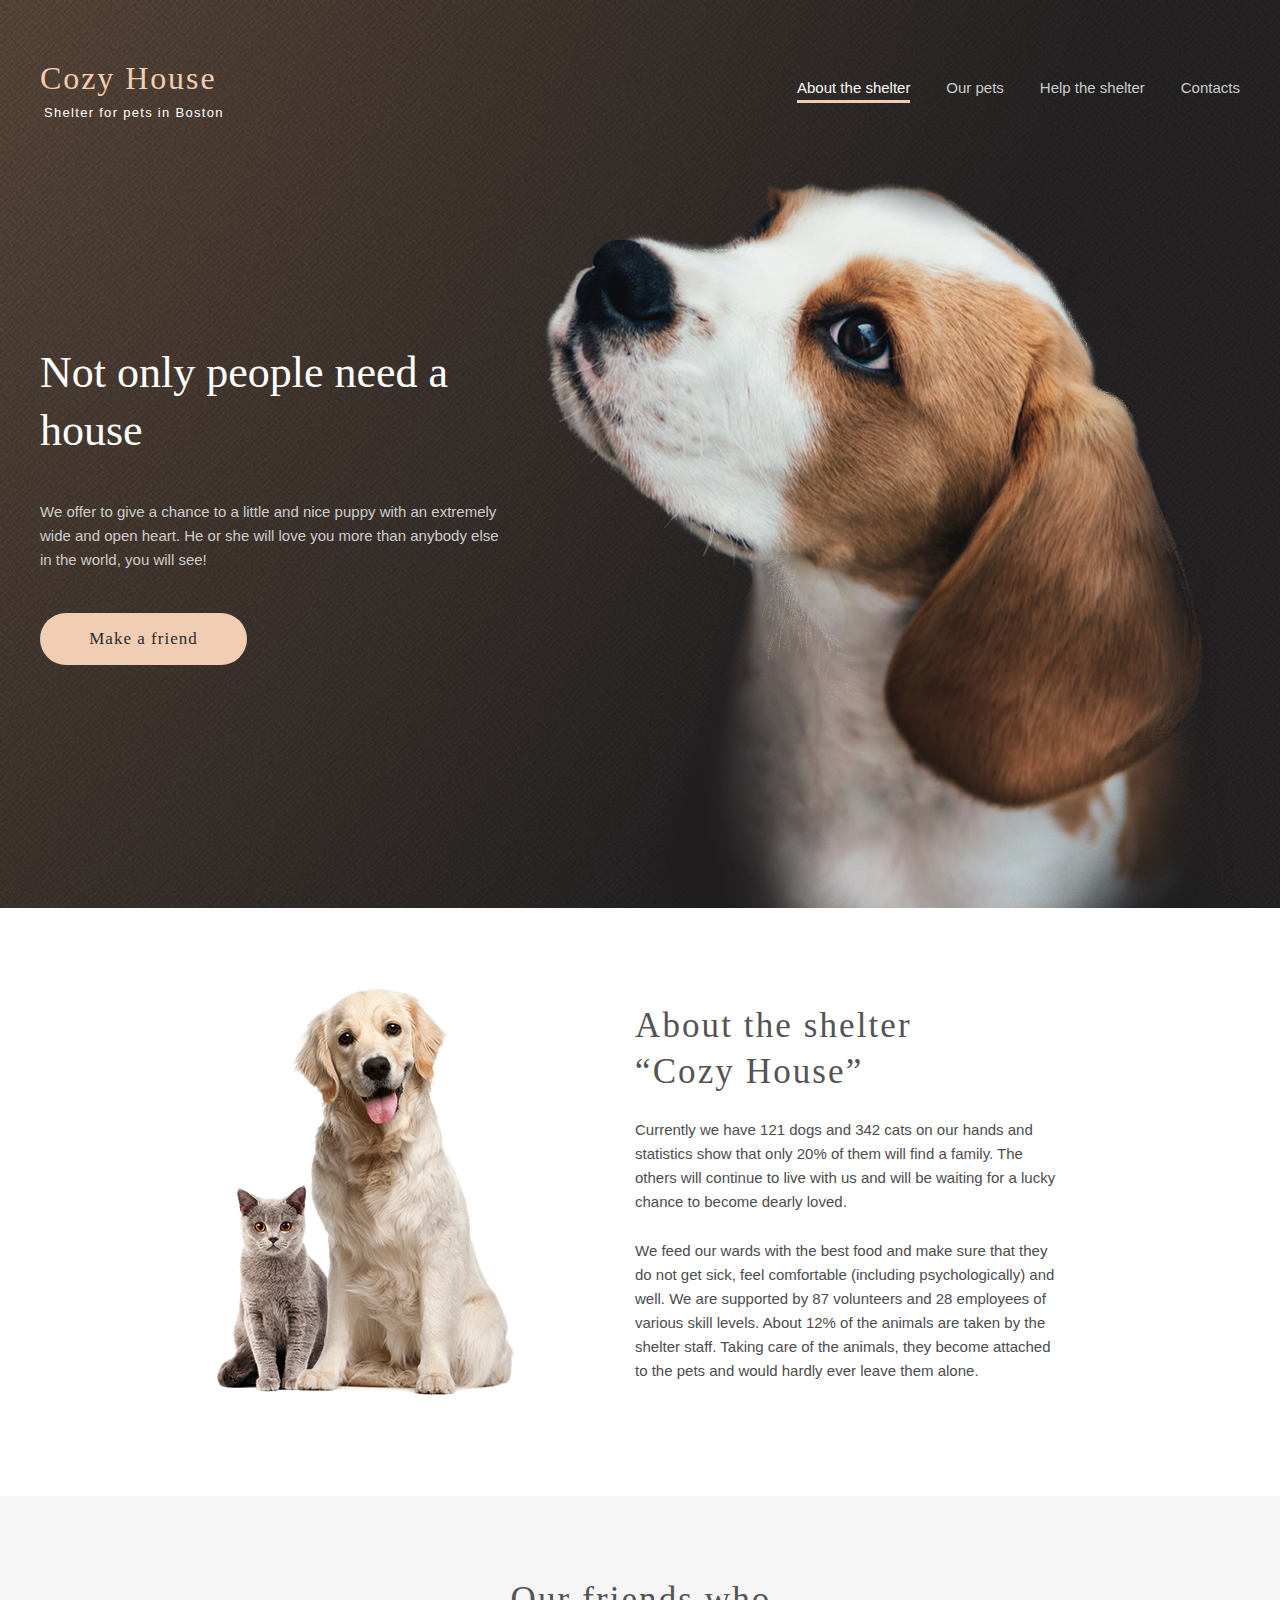
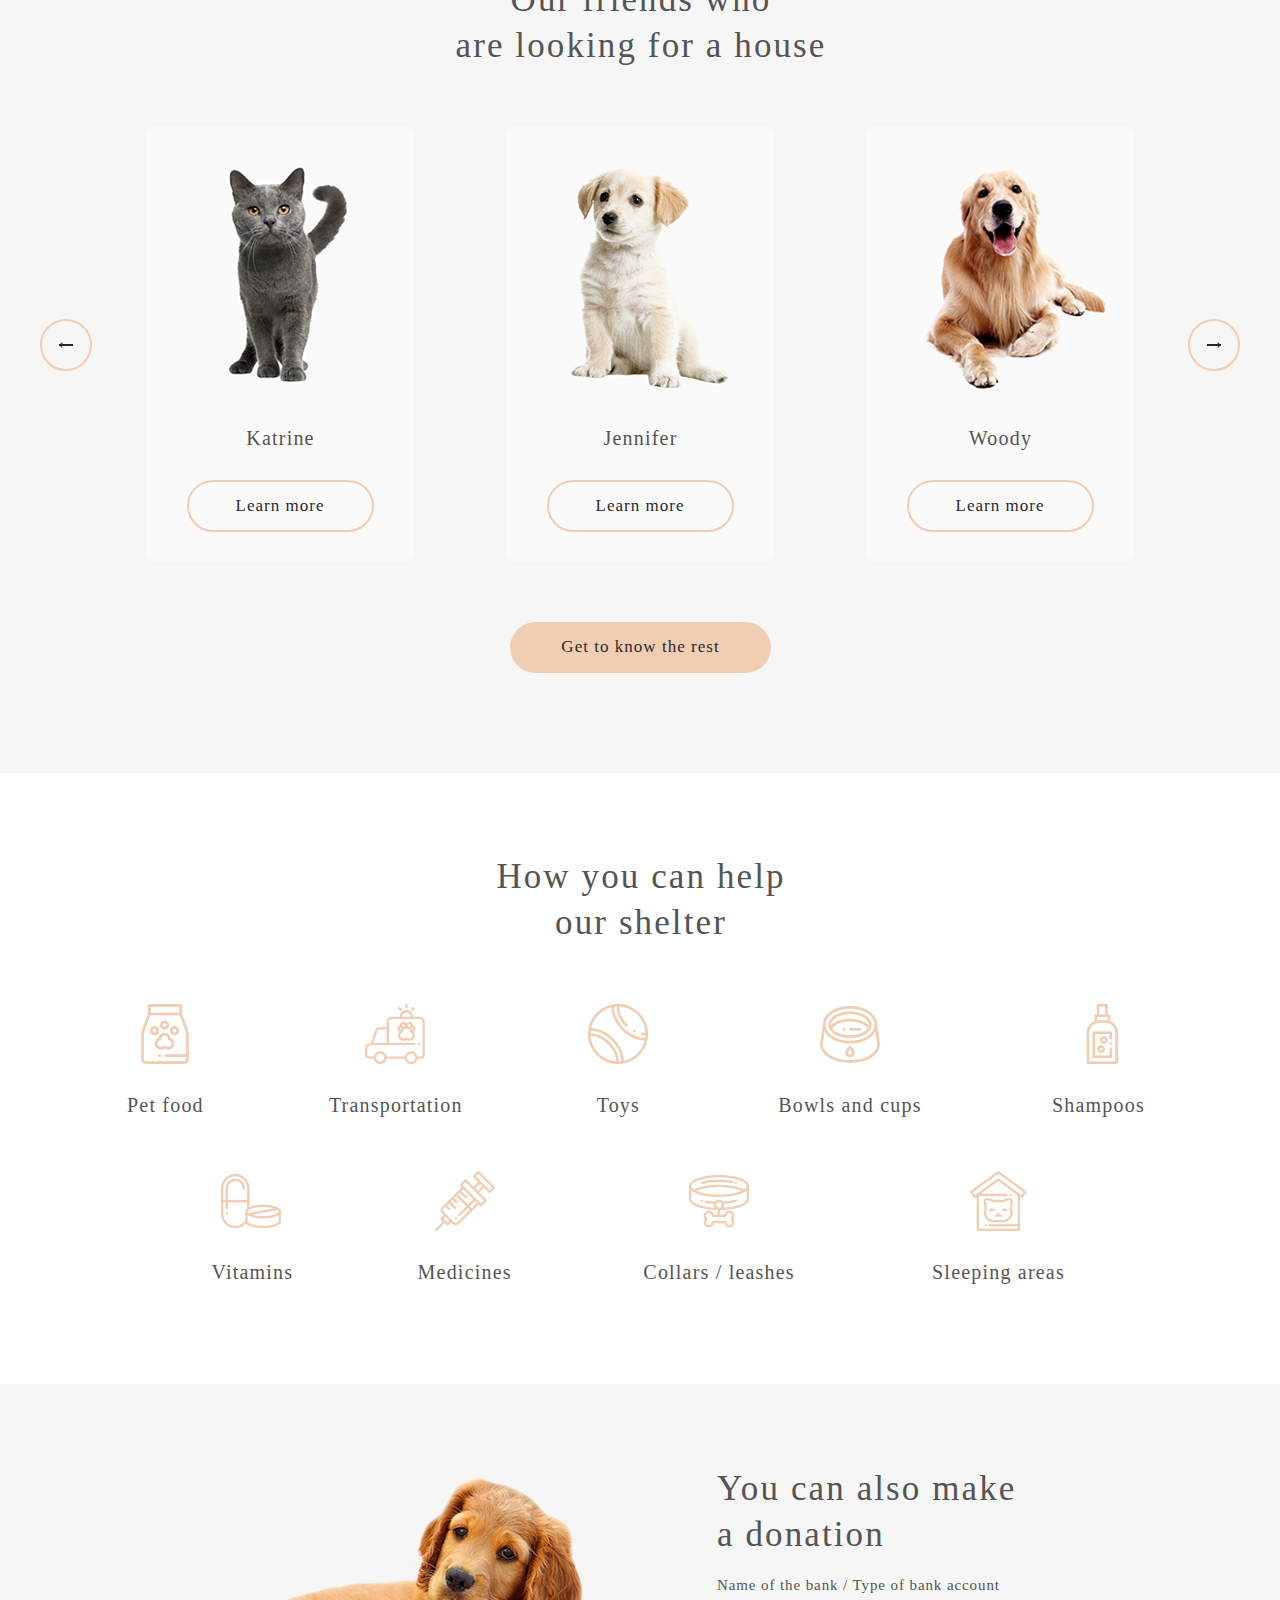
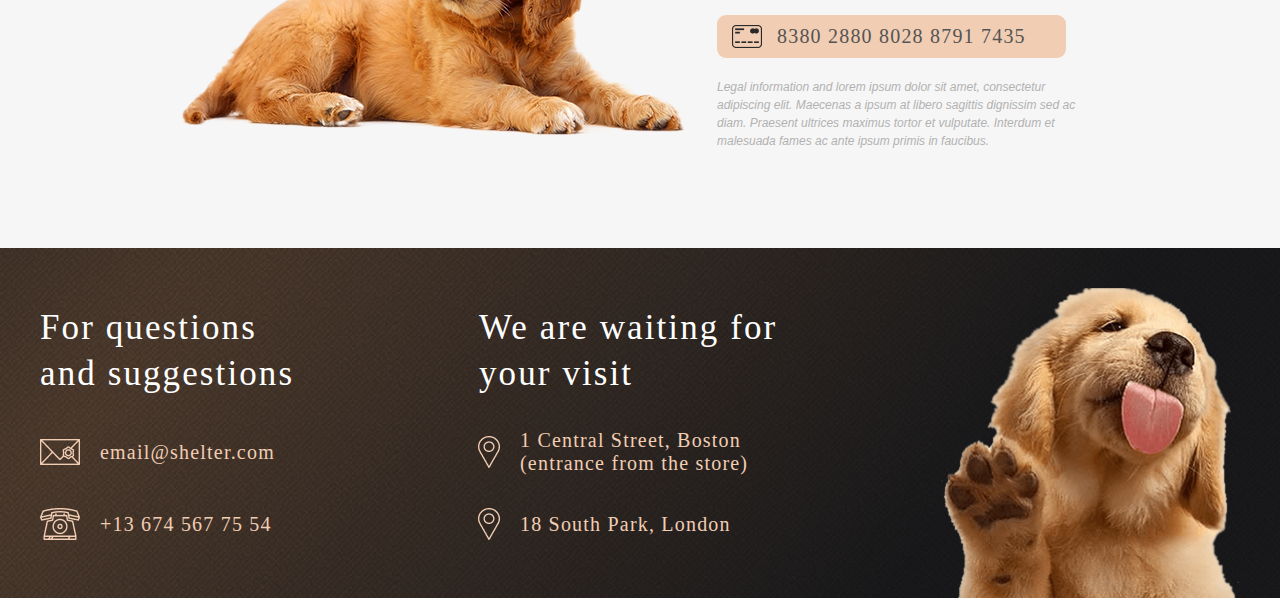
==== commit 4abb2655: "feat: add adaptive for 768px" ====
--- a/shelter/index.html
+++ b/shelter/index.html
@@ -25,7 +25,7 @@
 
             <ul class="cozy-nav-list">
                 <li class="cozy-nav-item"><a href="#1">About the shelter</a></li>
-                <li class="cozy-nav-item"><a href="#2">Our pets</a></li>
+                <li class="cozy-nav-item"><a href="pages/main/index.html">Our pets</a></li>
                 <li class="cozy-nav-item"><a href="#3">Help the shelter</a></li>
                 <li class="cozy-nav-item"><a href="#4">Contacts</a></li>
             </ul>
@@ -84,172 +84,260 @@
 
                     <div class="slider-item">
 
-                        <img src="assets/images/katrine-image.png" alt="katrine-image" width="200" height="240">
-                        <h3 class="slider-item-header">Katrine</h3>
-                        <button class="slider-item-btn">Learn more</button>
-
-                    </div>
-
-                    <div class="slider-item">
-
-                        <img src="assets/images/jennifer-image.png" alt="jennifer-image" width="200" height="240">
-                        <h3 class="slider-item-header">Jennifer</h3>
-                        <button class="slider-item-btn">Learn more</button>
-
-                    </div>
-
-                    <div class="slider-item">
-
-                        <img src="assets/images/woody-image.png" alt="woody-image" width="200" height="240">
-                        <h3 class="slider-item-header">Woody</h3>
-                        <button class="slider-item-btn">Learn more</button>
+                        <img src="assets/images/pets-katrine.png" alt=" katrine-image " width="270" height="270">
+                        <h3 class="slider-item-header ">Katrine</h3>
+                        <button class="slider-item-btn ">Learn more</button>
+
+                    </div>
+
+                    <div class="slider-item ">
+
+                        <img src="assets/images/pets-jennifer.png " alt="jennifer-image " width="270" height="270">
+                        <h3 class="slider-item-header ">Jennifer</h3>
+                        <button class="slider-item-btn ">Learn more</button>
+
+                    </div>
+
+                    <div class="slider-item ">
+
+                        <img src="assets/images/pets-woody.png " alt="woody-image " width="270" height="270">
+                        <h3 class="slider-item-header ">Woody</h3>
+                        <button class="slider-item-btn ">Learn more</button>
 
                     </div>
 
                 </div>
 
-                <button class="switch"></button>
-
-            </div>
-
-            <button class="our-friends-btn">Get to know the rest</button>
+                <button class="switch "></button>
+
+            </div>
+
+            <button class="our-friends-btn ">Get to know the rest</button>
 
         </article>
 
     </section>
 
 
-    <section class="help-section">
-        <h2 class="vis-hidden">help our shelter</h2>
-
-        <article class="help-article">
-
-            <h2 class="help-article-header">How you can help our shelter</h2>
+    <section class="help-section ">
+        <h2 class="vis-hidden ">help our shelter</h2>
+
+        <article class="help-article ">
+
+            <h2 class="help-article-header ">How you can help our shelter</h2>
 
             <div class="help-article-needs">
 
+                <div class="needs-items-wrapper ">
+
+                    <div class="needs-item ">
+
+                        <img src="assets/icons/icon-pet-food.png " alt="pet-food ">
+
+                        <p class="needs-item-name ">Pet food</p>
+
+                    </div>
+
+
+                    <div class="needs-item ">
+
+                        <img src="assets/icons/icon-transportation.png " alt="transportation ">
+
+                        <p class="needs-item-name ">Transportation</p>
+
+                    </div>
+
+
+                    <div class="needs-item ">
+
+                        <img src="assets/icons/icon-toys.png " alt="toys ">
+
+                        <p class="needs-item-name ">Toys</p>
+
+                    </div>
+
+
+                    <div class="needs-item ">
+
+                        <img src="assets/icons/icon-bowls-and-cups.png " alt="bowls-and-cups.png ">
+
+                        <p class="needs-item-name ">Bowls and cups</p>
+
+                    </div>
+
+
+                    <div class="needs-item ">
+
+                        <img src="assets/icons/icon-shampoos.png " alt="shampoos ">
+
+                        <p class="needs-item-name ">Shampoos</p>
+
+
+                    </div>
+
+                </div>
+
+
+                <div class="needs-items-wrapper ">
+
+                    <div class="needs-item ">
+
+                        <img src="assets/icons/icon-vitamins.png " alt="vitamins ">
+
+
+                        <p class="needs-item-name ">Vitamins</p>
+
+
+                    </div>
+
+
+                    <div class="needs-item ">
+
+                        <img src="assets/icons/icon-medicines.png " alt="medicines ">
+
+                        <p class="needs-item-name ">Medicines</p>
+
+                    </div>
+
+
+                    <div class="needs-item ">
+
+                        <img src="assets/icons/icon-collars-leashes.png " alt="collars-leashes ">
+
+                        <p class="needs-item-name ">Collars / leashes</p>
+
+                    </div>
+
+
+                    <div class="needs-item ">
+
+                        <img src="assets/icons/icon-sleeping-area.png " alt="sleeping-area ">
+
+                        <p class="needs-item-name ">Sleeping areas</p>
+
+                    </div>
+
+                </div>
+
+            </div>
+
+            <div class="help-article-needs help-article-needs-hidden-768">
+
                 <div class="needs-items-wrapper">
 
-                    <div class="needs-item">
-
-                        <img src="assets/icons/icon-pet-food.png" alt="pet-food">
-
-                        <p class="needs-item-name">Pet food</p>
-
-                    </div>
-
-
-                    <div class="needs-item">
-
-                        <img src="assets/icons/icon-transportation.png" alt="transportation">
-
-                        <p class="needs-item-name">Transportation</p>
-
-                    </div>
-
-
-                    <div class="needs-item">
-
-                        <img src="assets/icons/icon-toys.png" alt="toys">
-
-                        <p class="needs-item-name">Toys</p>
-
-                    </div>
-
-
-                    <div class="needs-item">
-
-                        <img src="assets/icons/icon-bowls-and-cups.png" alt="bowls-and-cups.png">
-
-                        <p class="needs-item-name">Bowls and cups</p>
-
-                    </div>
-
-
-                    <div class="needs-item">
-
-                        <img src="assets/icons/icon-shampoos.png" alt="shampoos">
-
-                        <p class="needs-item-name">Shampoos</p>
-
+                    <div class="needs-item ">
+
+                        <img src="assets/icons/icon-pet-food.png " alt="pet-food ">
+
+                        <p class="needs-item-name ">Pet food</p>
+
+                    </div>
+
+
+                    <div class="needs-item ">
+
+                        <img src="assets/icons/icon-transportation.png " alt="transportation ">
+
+                        <p class="needs-item-name ">Transportation</p>
+
+                    </div>
+
+
+                    <div class="needs-item ">
+
+                        <img src="assets/icons/icon-toys.png " alt="toys ">
+
+                        <p class="needs-item-name ">Toys</p>
+
+                    </div>
+
+                    <div class="needs-item ">
+
+                        <img src="assets/icons/icon-bowls-and-cups.png " alt="bowls-and-cups.png ">
+
+                        <p class="needs-item-name ">Bowls and cups</p>
+
+                    </div>
+
+
+                    <div class="needs-item ">
+
+                        <img src="assets/icons/icon-shampoos.png " alt="shampoos ">
+
+                        <p class="needs-item-name ">Shampoos</p>
+
+
+                    </div>
+
+                    <div class="needs-item ">
+
+                        <img src="assets/icons/icon-vitamins.png " alt="vitamins ">
+
+
+                        <p class="needs-item-name ">Vitamins</p>
+
+
+                    </div>
+
+                    <div class="needs-item ">
+
+                        <img src="assets/icons/icon-medicines.png " alt="medicines ">
+
+                        <p class="needs-item-name ">Medicines</p>
+
+                    </div>
+
+
+                    <div class="needs-item ">
+
+                        <img src="assets/icons/icon-collars-leashes.png " alt="collars-leashes ">
+
+                        <p class="needs-item-name ">Collars / leashes</p>
+
+                    </div>
+
+
+                    <div class="needs-item ">
+
+                        <img src="assets/icons/icon-sleeping-area.png " alt="sleeping-area ">
+
+                        <p class="needs-item-name ">Sleeping areas</p>
 
                     </div>
 
                 </div>
 
-
-                <div class="needs-items-wrapper">
-
-                    <div class="needs-item">
-
-                        <img src="assets/icons/icon-vitamins.png" alt="vitamins">
-
-
-                        <p class="needs-item-name">Vitamins</p>
-
-
-                    </div>
-
-
-                    <div class="needs-item">
-
-                        <img src="assets/icons/icon-medicines.png" alt="medicines">
-
-                        <p class="needs-item-name">Medicines</p>
-
-                    </div>
-
-
-                    <div class="needs-item">
-
-                        <img src="assets/icons/icon-collars-leashes.png" alt="collars-leashes">
-
-                        <p class="needs-item-name">Collars / leashes</p>
-
-                    </div>
-
-
-                    <div class="needs-item">
-
-                        <img src="assets/icons/icon-sleeping-area.png" alt="sleeping-area">
-
-                        <p class="needs-item-name">Sleeping areas</p>
-
-                    </div>
+            </div>
+
+        </article>
+
+    </section>
+
+
+    <section class="inAddition-section ">
+        <h2 class="vis-hidden ">donation</h2>
+
+        <article class="inAddition-article ">
+
+            <h2 class="vis-hidden ">make a donation</h2>
+
+            <img src="assets/images/donation-dog.png " alt="dog " width="505 " height="261 ">
+
+            <div class="article-text-block ">
+
+                <h2 class="article-text-block-header ">You can also make a donation</h2>
+                <p class="article-description-block ">Name of the bank / Type of bank account</p>
+                <div class="donation-props ">
+
+                    <img src="assets/icons/icon-credit-card.png " alt="credit card " width="30 " height="23 ">
+
+                    <p class="props-number ">
+                        <a href="# ">8380 2880 8028 8791 7435</a>
+                    </p>
 
                 </div>
 
-            </div>
-
-        </article>
-
-    </section>
-
-
-    <section class="inAddition-section">
-        <h2 class="vis-hidden">donation</h2>
-
-        <article class="inAddition-article">
-
-            <h2 class="vis-hidden">make a donation</h2>
-
-            <img src="assets/images/donation-dog.png" alt="dog" width="505" height="261">
-
-            <div class="article-text-block">
-
-                <h2 class="article-text-block-header">You can also make a donation</h2>
-                <p class="article-description-block">Name of the bank / Type of bank account</p>
-                <div class="donation-props">
-
-                    <img src="assets/icons/icon-credit-card.png" alt="credit card" width="30" height="23">
-
-                    <p class="props-number">
-                        <a href="#">8380 2880 8028 8791 7435</a>
-                    </p>
-
-                </div>
-
-                <p class="props-description">Legal information and lorem ipsum dolor sit amet, consectetur adipiscing elit. Maecenas a ipsum at libero sagittis dignissim sed ac diam. Praesent ultrices maximus tortor et vulputate. Interdum et malesuada fames ac ante ipsum primis in
+                <p class="props-description ">Legal information and lorem ipsum dolor sit amet, consectetur adipiscing elit. Maecenas a ipsum at libero sagittis dignissim sed ac diam. Praesent ultrices maximus tortor et vulputate. Interdum et malesuada fames ac ante ipsum primis in
                     faucibus.
                 </p>
 
@@ -261,38 +349,38 @@
     </section>
 
 
-    <footer class="forQuestions">
-
-        <div class="forQuestions-wrapper">
-
-            <div class="forQuestions-list-wrapper">
-
-                <h2 class="forQuestions-list-header">For questions and suggestions</h2>
-
-                <ul class="forQuestions-list">
-
-                    <li class="forQuestions-list-item list-item1">
-                        <a href="mailto:email@shelter.com">email@shelter.com</a>
+    <footer class="forQuestions ">
+
+        <div class="forQuestions-wrapper ">
+
+            <div class="forQuestions-list-wrapper ">
+
+                <h2 class="forQuestions-list-header ">For questions and suggestions</h2>
+
+                <ul class="forQuestions-list ">
+
+                    <li class="forQuestions-list-item list-item1 ">
+                        <a href="mailto:email@shelter.com ">email@shelter.com</a>
                     </li>
-                    <li class="forQuestions-list-item list-item2">
-                        <a href="tel:+13 674 567 75 54">+13 674 567 75 54</a>
+                    <li class="forQuestions-list-item list-item2 ">
+                        <a href="tel:+13 674 567 75 54 ">+13 674 567 75 54</a>
                     </li>
 
                 </ul>
 
             </div>
 
-            <div class="forQuestions-list-wrapper">
-
-                <h2 class="forQuestions-list-header">We are waiting for your visit</h2>
-
-                <ul class="forQuestions-list">
-
-                    <li class="forQuestions-list-item list-item3">
-                        <a href="https://goo.gl/maps/DXGk3AnrbVUaR1jn9" target="_blank">1 Central Street, Boston (entrance from the store)</a>
+            <div class="forQuestions-list-wrapper ">
+
+                <h2 class="forQuestions-list-header ">We are waiting for your visit</h2>
+
+                <ul class="forQuestions-list ">
+
+                    <li class="forQuestions-list-item list-item3 ">
+                        <a href="https://goo.gl/maps/DXGk3AnrbVUaR1jn9 " target="_blank ">1 Central Street, Boston (entrance from the store)</a>
                     </li>
-                    <li class="forQuestions-list-item list-item4">
-                        <a href="https://goo.gl/maps/LyoXrBDNYAv83V7n7" target="_blank">18 South Park, London</a>
+                    <li class="forQuestions-list-item list-item4 ">
+                        <a href="https://goo.gl/maps/LyoXrBDNYAv83V7n7 " target="_blank ">18 South Park, London</a>
                     </li>
 
                 </ul>
@@ -300,7 +388,7 @@
             </div>
 
 
-            <img src="assets/images/footer-puppy.png" alt="puppy" width="300" height="315">
+            <img src="assets/images/footer-puppy.png " alt="puppy " width="300" height="310">
 
         </div>
 
--- a/shelter/style.css
+++ b/shelter/style.css
@@ -1,841 +1,1064 @@
-body {
-    /* max-width: 1920px; */
-    display: flex;
-    flex-direction: column;
-    justify-content: flex-start;
-    /* align-items: center; */
-}
-
-*,
-*::before,
-* ::after {
-    box-sizing: border-box;
-}
-
-h1,
-h2,
-h3 {
-    margin: 0;
-    padding: 0;
-}
-
-.cozy-background {
-    background-image: url(assets/images/header-background.png);
-    max-width: 1920px;
-    width: 1920px;
-    height: 908px;
-    background-repeat: no-repeat;
-    background-size: contain;
-    display: flex;
-    flex-direction: column;
-    align-items: center;
-    justify-content: flex-start;
-    position: relative;
-}
-
-.header-puppy {
-    width: 698px;
-    height: 728px;
-    background-image: url(assets/images/header-puppy.png);
-    position: absolute;
-    top: 180px;
-    right: 360px;
-}
-
-.cozy-navigation {
-    margin-top: 60px;
-    max-width: 1200px;
-    width: 100%;
-    height: 60px;
-    /* background-color: red; */
-    display: flex;
-    justify-content: space-between;
-}
-
-.cozy-logo {
-    width: 186px;
-    height: 60px;
-    display: flex;
-    flex-direction: column;
-    justify-content: space-between;
-}
-
-.logo-text {
-    font-family: Georgia;
-    font-style: normal;
-    font-weight: normal;
-    font-size: 32px;
-    line-height: 110%;
-    letter-spacing: 0.06em;
-    color: #F1CDB3;
-    padding: 0;
-    margin: 0;
-    margin-top: 1px;
-}
-
-.logo-description {
-    padding: 0;
-    margin: 0;
-    margin-left: 4px;
-    font-family: Arial;
-    font-style: normal;
-    font-weight: normal;
-    font-size: 13px;
-    line-height: 15px;
-    letter-spacing: 0.1em;
-    color: #FFFFFF;
-}
-
-.cozy-nav-list {
-    padding: 0;
-    margin: 0;
-    width: 443px;
-    height: 27px;
-    /* background-color: green; */
-    display: flex;
-    justify-content: space-between;
-    margin-top: 16px;
-}
-
-.cozy-nav-item {
-    list-style-type: none;
-}
-
-.cozy-nav-item:first-child {
-    border-bottom: 3.5px solid #F1CDB3;
-}
-
-.cozy-nav-item a {
-    font-family: Arial;
-    font-style: normal;
-    font-weight: normal;
-    font-size: 15px;
-    line-height: 160%;
-    color: #CDCDCD;
-    text-decoration: none;
-    /* padding-bottom: 3px; */
-}
-
-.cozy-text-block {
-    width: 460px;
-    height: 321px;
-    /* background-color: lightblue; */
-    align-self: flex-start;
-    margin-left: 360px;
-    margin-top: 195px;
-}
-
-.cozy-text-header {
-    width: 89%;
-    font-family: Georgia;
-    font-style: normal;
-    font-weight: normal;
-    font-size: 44px;
-    line-height: 130%;
-    color: #FFFFFF;
-    margin-bottom: 41px;
-}
-
-.cozy-text-description {
-    margin: 0;
-    font-family: Arial;
-    font-style: normal;
-    font-weight: normal;
-    font-size: 15px;
-    line-height: 160%;
-    color: #CDCDCD;
-    margin-bottom: 41px;
-}
-
-.cozy-text-btn {
-    font-family: Georgia;
-    font-style: normal;
-    font-weight: normal;
-    font-size: 17px;
-    line-height: 130%;
-    letter-spacing: 0.06em;
-    color: #292929;
-    background-color: #F1CDB3;
-    outline: none;
-    border: none;
-    border-radius: 100px;
-    width: 207px;
-    height: 52px;
-    border-radius: 100px;
-    cursor: pointer;
-}
-
-.cozy-text-btn:hover {
-    background-color: #FDDCC4;
-    transition: all 0.2s;
-    -webkit-transition: all 0.2s;
-    -moz-transition: all 0.2s;
-    -ms-transition: all 0.2s;
-    -o-transition: all 0.2s;
-}
-
-.about-section {
-    /* max-width: 1920px; */
-    width: 1920px;
-    height: 588px;
-    background-color: #FFFFFF;
-    display: flex;
-    justify-content: center;
-    /* align-self: center; */
-}
-
-.vis-hidden {
-    display: none;
-}
-
-.about-article {
-    width: 1200px;
-    height: 408px;
-    /* background-color: lightgreen; */
-    display: flex;
-    margin-top: 95px;
-}
-
-.about-article-text {
-    width: 430px;
-}
-
-.about-article img {
-    /* margin-right: 139px; */
-    margin-top: -15px;
-    margin-left: 175px;
-    margin-right: 120px;
-}
-
-.article-text-header {
-    width: 90%;
-    font-family: Georgia;
-    font-style: normal;
-    font-weight: normal;
-    font-size: 35px;
-    line-height: 130%;
-    letter-spacing: 0.06em;
-    color: #545454;
-    margin-bottom: 24px;
-}
-
-.article-text-description {
-    font-family: Arial;
-    font-style: normal;
-    font-weight: normal;
-    font-size: 15px;
-    line-height: 160%;
-    color: #4C4C4C;
-    margin: 0;
-}
-
-.text1 {
-    margin-bottom: 25px;
-}
-
-.our-friends-section {
-    width: 1920px;
-    height: 877px;
-    background-color: #F6F6F6;
-    display: flex;
-    justify-content: center;
-}
-
-.our-friends-article {
-    width: 1200px;
-    height: 697px;
-    /* background-color: lightgreen; */
-    margin-top: 80px;
-    display: flex;
-    flex-direction: column;
-    justify-content: flex-start;
-    align-items: center;
-}
-
-.our-friends-article-header {
-    width: 400px;
-    font-family: Georgia;
-    font-style: normal;
-    font-weight: normal;
-    font-size: 35px;
-    line-height: 130%;
-    letter-spacing: 0.06em;
-    text-align: center;
-    color: #545454;
-    margin-bottom: 60px;
-    margin-top: 1px;
-    margin-left: 2px;
-}
-
-.slider {
-    width: 100%;
-    height: 435px;
-    /* background-color: lightblue; */
-    display: flex;
-    justify-content: space-between;
-    align-items: center;
-    margin-top: -1px;
-    margin-bottom: 60px;
-}
-
-.slider-item-wrapper {
-    width: 990px;
-    display: flex;
-    justify-content: space-between;
-    align-items: center;
-}
-
-.slider-item {
-    width: 270px;
-    height: 435px;
-    background-color: #FAFAFA;
-    display: flex;
-    flex-direction: column;
-    justify-content: flex-start;
-    align-items: center;
-    border-radius: 10px;
-    -webkit-border-radius: 10px;
-    -moz-border-radius: 10px;
-    -ms-border-radius: 10px;
-    -o-border-radius: 10px;
-}
-
-.slider-item:hover {
-    background-color: #FFFFFF;
-    transition: all 0.3s;
-    cursor: pointer;
-    -webkit-transition: all 0.3s;
-    -moz-transition: all 0.3s;
-    -ms-transition: all 0.3s;
-    -o-transition: all 0.3s;
-}
-
-.slider-item img {
+    body {
+        /* max-width: 1280px; */
+        /* width: 1280px; */
+        display: flex;
+        flex-direction: column;
+        justify-content: flex-start;
+        align-items: center;
+    }
+    
+    *,
+    *::before,
+    * ::after {
+        box-sizing: border-box;
+    }
+    
+    h1,
+    h2,
+    h3 {
+        margin: 0;
+        padding: 0;
+    }
+    
+    .cozy-background {
+        background-image: url(assets/images/header-background2.png);
+        width: 1280px;
+        height: 908px;
+        background-repeat: no-repeat;
+        background-size: contain;
+        display: flex;
+        flex-direction: column;
+        align-items: center;
+        justify-content: flex-start;
+        position: relative;
+    }
+    
+    .header-puppy {
+        width: 698px;
+        height: 728px;
+        background-image: url(assets/images/header-puppy.png);
+        position: absolute;
+        top: 180px;
+        right: 40px;
+    }
+    
+    .cozy-navigation {
+        margin-top: 60px;
+        max-width: 1200px;
+        width: 1200px;
+        height: 60px;
+        /* background-color: red; */
+        display: flex;
+        justify-content: space-between;
+    }
+    
+    .cozy-logo {
+        width: 186px;
+        height: 60px;
+        display: flex;
+        flex-direction: column;
+        justify-content: space-between;
+    }
+    
+    .logo-text {
+        font-family: Georgia;
+        font-style: normal;
+        font-weight: normal;
+        font-size: 32px;
+        line-height: 110%;
+        letter-spacing: 0.06em;
+        color: #F1CDB3;
+        padding: 0;
+        margin: 0;
+        margin-top: 1px;
+    }
+    
+    .logo-description {
+        padding: 0;
+        margin: 0;
+        margin-left: 4px;
+        font-family: Arial;
+        font-style: normal;
+        font-weight: normal;
+        font-size: 13px;
+        line-height: 15px;
+        letter-spacing: 0.1em;
+        color: #FFFFFF;
+    }
+    
+    .cozy-nav-list {
+        padding: 0;
+        margin: 0;
+        width: 443px;
+        height: 27px;
+        /* background-color: green; */
+        display: flex;
+        justify-content: space-between;
+        margin-top: 16px;
+    }
+    
+    .cozy-nav-item {
+        list-style-type: none;
+    }
+    
+    .cozy-nav-item a:hover {
+        color: #FAFAFA;
+    }
+    
+    .cozy-nav-item:first-child {
+        border-bottom: 3.5px solid #F1CDB3;
+    }
+    
+    .cozy-nav-item:first-child a {
+        color: #FAFAFA;
+    }
+    
+    .cozy-nav-item a {
+        font-family: Arial;
+        font-style: normal;
+        font-weight: normal;
+        font-size: 15px;
+        line-height: 160%;
+        color: #CDCDCD;
+        text-decoration: none;
+        /* padding-bottom: 3px; */
+    }
+    
+    .cozy-text-block {
+        width: 460px;
+        height: 321px;
+        /* background-color: lightblue; */
+        align-self: flex-start;
+        margin-left: 40px;
+        margin-top: 195px;
+    }
+    
+    .cozy-text-header {
+        width: 89%;
+        font-family: Georgia;
+        font-style: normal;
+        font-weight: normal;
+        font-size: 44px;
+        line-height: 130%;
+        color: #FFFFFF;
+        margin-bottom: 41px;
+    }
+    
+    .cozy-text-description {
+        margin: 0;
+        font-family: Arial;
+        font-style: normal;
+        font-weight: normal;
+        font-size: 15px;
+        line-height: 160%;
+        color: #CDCDCD;
+        margin-bottom: 41px;
+    }
+    
+    .cozy-text-btn {
+        font-family: Georgia;
+        font-style: normal;
+        font-weight: normal;
+        font-size: 17px;
+        line-height: 130%;
+        letter-spacing: 0.06em;
+        color: #292929;
+        background-color: #F1CDB3;
+        outline: none;
+        border: none;
+        border-radius: 100px;
+        width: 207px;
+        height: 52px;
+        border-radius: 100px;
+        cursor: pointer;
+    }
+    
+    .cozy-text-btn:hover {
+        background-color: #FDDCC4;
+        transition: all 0.2s;
+        -webkit-transition: all 0.2s;
+        -moz-transition: all 0.2s;
+        -ms-transition: all 0.2s;
+        -o-transition: all 0.2s;
+    }
+    
+    .about-section {
+        /* max-width: 1920px; */
+        width: 1280px;
+        height: 588px;
+        background-color: #FFFFFF;
+        display: flex;
+        justify-content: center;
+        /* align-self: center; */
+    }
+    
+    .vis-hidden {
+        display: none;
+    }
+    
+    .about-article {
+        width: 1200px;
+        height: 408px;
+        /* background-color: lightgreen; */
+        display: flex;
+        margin-top: 95px;
+    }
+    
+    .about-article-text {
+        width: 430px;
+    }
+    
+    .about-article img {
+        /* margin-right: 139px; */
+        margin-top: -15px;
+        margin-left: 175px;
+        margin-right: 120px;
+    }
+    
+    .article-text-header {
+        width: 90%;
+        font-family: Georgia;
+        font-style: normal;
+        font-weight: normal;
+        font-size: 35px;
+        line-height: 130%;
+        letter-spacing: 0.06em;
+        color: #545454;
+        margin-bottom: 24px;
+    }
+    
+    .article-text-description {
+        font-family: Arial;
+        font-style: normal;
+        font-weight: normal;
+        font-size: 15px;
+        line-height: 160%;
+        color: #4C4C4C;
+        margin: 0;
+    }
+    
+    .text1 {
+        margin-bottom: 25px;
+    }
+    
+    .our-friends-section {
+        width: 1280px;
+        height: 877px;
+        background-color: #F6F6F6;
+        display: flex;
+        justify-content: center;
+    }
+    
+    .our-friends-article {
+        width: 1200px;
+        height: 697px;
+        /* background-color: lightgreen; */
+        margin-top: 80px;
+        display: flex;
+        flex-direction: column;
+        justify-content: flex-start;
+        align-items: center;
+    }
+    
+    .our-friends-article-header {
+        width: 400px;
+        font-family: Georgia;
+        font-style: normal;
+        font-weight: normal;
+        font-size: 35px;
+        line-height: 130%;
+        letter-spacing: 0.06em;
+        text-align: center;
+        color: #545454;
+        margin-bottom: 60px;
+        margin-top: 1px;
+        margin-left: 2px;
+    }
+    
+    .slider {
+        width: 100%;
+        height: 435px;
+        /* background-color: lightblue; */
+        display: flex;
+        justify-content: space-between;
+        align-items: center;
+        margin-top: -1px;
+        margin-bottom: 60px;
+    }
+    
+    .slider-item-wrapper {
+        width: 990px;
+        display: flex;
+        justify-content: space-between;
+        align-items: center;
+    }
+    
+    .slider-item {
+        width: 270px;
+        height: 435px;
+        background-color: #FAFAFA;
+        display: flex;
+        flex-direction: column;
+        justify-content: flex-start;
+        align-items: center;
+        border-radius: 10px;
+        -webkit-border-radius: 10px;
+        -moz-border-radius: 10px;
+        -ms-border-radius: 10px;
+        -o-border-radius: 10px;
+    }
+    
+    .slider-item:hover {
+        background-color: #FFFFFF;
+        transition: all 0.3s;
+        cursor: pointer;
+        -webkit-transition: all 0.3s;
+        -moz-transition: all 0.3s;
+        -ms-transition: all 0.3s;
+        -o-transition: all 0.3s;
+    }
+    /* .slider-item img {
     margin-top: 30px;
-}
-
-.slider-item-header {
-    font-family: Georgia;
-    font-style: normal;
-    font-weight: normal;
-    font-size: 20px;
-    line-height: 23px;
-    text-align: center;
-    letter-spacing: 0.06em;
-    color: #545454;
-    margin-top: 30px;
-    margin-bottom: 30px;
-    margin-left: 1px;
-}
-
-.switch {
-    width: 52px;
-    height: 52px;
-    border: 2px solid #F1CDB3;
-    outline: none;
-    cursor: pointer;
-    background-color: transparent;
-    border-radius: 100px;
-    -webkit-border-radius: 100px;
-    -moz-border-radius: 100px;
-    -ms-border-radius: 100px;
-    -o-border-radius: 100px;
-    position: relative;
-}
-
-.switch::before {
-    content: "";
-    display: block;
-    position: absolute;
-    top: 23px;
-    left: 17px;
-    width: 14px;
-    border-top: 2px solid #292929;
-}
-
-.switch:first-child::after {
-    content: "";
-    display: block;
-    position: absolute;
-    top: 22px;
-    left: 18px;
-    width: 4px;
-    height: 4px;
-    border-top: 1px solid #292929;
-    border-left: 1px solid #292929;
-    transform: rotate(-42deg);
-    -webkit-transform: rotate(-42deg);
-    -moz-transform: rotate(-42deg);
-    -ms-transform: rotate(-42deg);
-    -o-transform: rotate(-42deg);
-}
-
-.switch:last-child::after {
-    content: "";
-    display: block;
-    position: absolute;
-    top: 22px;
-    right: 18px;
-    width: 4px;
-    height: 4px;
-    border-top: 1px solid #292929;
-    border-left: 1px solid #292929;
-    transform: rotate(134deg);
-    -webkit-transform: rotate(134deg);
-    -moz-transform: rotate(134deg);
-    -ms-transform: rotate(134deg);
-    -o-transform: rotate(134deg);
-}
-
-.switch:hover {
-    background-color: #FDDCC4;
-    transition: all 0.3s;
-    -webkit-transition: all 0.3s;
-    -moz-transition: all 0.3s;
-    -ms-transition: all 0.3s;
-    -o-transition: all 0.3s;
-}
-
-.slider-item-btn {
-    width: 187px;
-    height: 52px;
-    border: 2px solid #F1CDB3;
-    background-color: transparent;
-    box-sizing: border-box;
-    border-radius: 100px;
-    font-family: Georgia;
-    font-style: normal;
-    font-weight: normal;
-    font-size: 17px;
-    line-height: 130%;
-    letter-spacing: 0.06em;
-    color: #292929;
-    cursor: pointer;
-}
-
-.slider-item-btn:hover {
-    background-color: #FDDCC4;
-    transition: all 0.3s;
-}
-
-.our-friends-btn {
-    font-family: Georgia;
-    font-style: normal;
-    font-weight: normal;
-    font-size: 17px;
-    line-height: 130%;
-    letter-spacing: 0.06em;
-    color: #292929;
-    background-color: #F1CDB3;
-    outline: none;
-    border: none;
-    border-radius: 100px;
-    width: 261px;
-    height: 52px;
-    border-radius: 100px;
-    cursor: pointer;
-    margin-left: 1px;
-}
-
-.our-friends-btn:hover {
-    background-color: #FDDCC4;
-    transition: all 0.3s;
-    -webkit-transition: all 0.3s;
-    -moz-transition: all 0.3s;
-    -ms-transition: all 0.3s;
-    -o-transition: all 0.3s;
-}
-
-.help-section {
-    width: 1920px;
-    height: 611px;
-    background-color: #FFFFFF;
-    /* background-color: red; */
-    display: flex;
-    justify-content: center;
-}
-
-.help-article {
-    width: 1200px;
-    height: 431px;
-    /* background-color: lightgreen; */
-    margin-top: 80px;
-    display: flex;
-    justify-content: flex-start;
-    flex-direction: column;
-    align-items: center;
-}
-
-.help-article-header {
-    width: 310px;
-    font-family: Georgia;
-    font-style: normal;
-    font-weight: normal;
-    font-size: 35px;
-    margin-top: 1px;
-    margin-left: 2px;
-    margin-bottom: 60px;
-    line-height: 130%;
-    text-align: center;
-    letter-spacing: 0.06em;
-    color: #545454;
-}
-
-.help-article-needs {
-    width: 1026px;
-    height: 281px;
-    /* background-color: lightblue; */
-    display: flex;
-    flex-direction: column;
-    justify-content: space-between;
-}
-
-.needs-items-wrapper {
-    width: 100%;
-    display: flex;
-}
-
-.needs-items-wrapper:first-child {
-    justify-content: space-between;
-}
-
-.needs-items-wrapper:last-child {
-    width: 857px;
-    justify-content: space-between;
-    align-self: center;
-}
-
-.needs-item {
-    height: 113px;
-    display: flex;
-    flex-direction: column;
-    align-items: center;
-    justify-content: space-between;
-    margin-top: -1px;
-    position: relative;
-}
-
-.needs-items-wrapper:first-child .needs-item:nth-child(4) {
-    width: 153px;
-}
-
-.needs-items-wrapper:first-child .needs-item:last-child {
-    width: 102px;
-}
-
-.needs-items-wrapper:last-child .needs-item:nth-child(3) {
-    width: 165px;
-}
-
-.needs-items-wrapper:last-child .needs-item:last-child {
-    width: 143px;
-}
-
-.needs-items-wrapper:first-child .needs-item:nth-child(2) img {
-    margin-left: -2px;
-}
-
-.needs-items-wrapper:first-child .needs-item:nth-child(4) img {
-    margin-left: 1px;
-}
-
-.needs-items-wrapper:first-child .needs-item:last-child img {
-    margin-left: 2px;
-}
-
-.needs-items-wrapper:last-child .needs-item:first-child img {
-    margin-left: -2px;
-}
-
-.needs-items-wrapper:last-child .needs-item:nth-child(3) img {
-    margin-left: 1px;
-}
-
-.needs-items-wrapper:last-child .needs-item:last-child img {
-    margin-left: 2px;
-}
-
-.needs-item-name {
-    font-family: Georgia;
-    font-style: normal;
-    font-weight: normal;
-    font-size: 20px;
-    line-height: 115%;
-    margin: 0;
-    text-align: center;
-    letter-spacing: 0.06em;
-    color: #545454;
-}
-
-.needs-items-wrapper:first-child .needs-item:nth-child(3) .needs-item-name {
-    margin-left: 1px;
-}
-
-.needs-items-wrapper:last-child .needs-item:nth-child(3) .needs-item-name {
-    width: 166px;
-    position: absolute;
-    top: 90px;
-    left: 0px;
-}
-
-.needs-items-wrapper:last-child .needs-item:last-child .needs-item-name {
-    width: 144px;
-    position: absolute;
-    top: 90px;
-    left: 1px;
-}
-
-.needs-items-wrapper:first-child .needs-item:nth-child(4) .needs-item-name {
-    width: 154px;
-    position: absolute;
-    top: 90px;
-    left: 0px;
-}
-
-.needs-items-wrapper:first-child .needs-item:last-child .needs-item-name {
-    position: absolute;
-    top: 90px;
-    left: 1px;
-}
-
-.inAddition-section {
-    width: 1920px;
-    height: 464px;
-    background-color: #F6F6F6;
-    display: flex;
-    justify-content: center;
-}
-
-.inAddition-article {
-    width: 1200px;
-    display: flex;
-    justify-content: center;
-    margin-top: 82px;
-}
-
-.inAddition-article>img {
-    margin-right: 32px;
-    margin-top: 10px;
-}
-
-.article-text-block {
-    width: 380px;
-}
-
-.article-text-block-header {
-    width: 84%;
-    font-family: Georgia;
-    font-style: normal;
-    font-weight: normal;
-    font-size: 35px;
-    line-height: 130%;
-    letter-spacing: 0.06em;
-    color: #545454;
-    margin-bottom: 20px;
-}
-
-.article-description-block {
-    font-family: Georgia;
-    font-style: normal;
-    font-weight: normal;
-    font-size: 15px;
-    line-height: 110%;
-    letter-spacing: 0.06em;
-    color: #545454;
-    margin-bottom: 20px;
-}
-
-.donation-props {
-    width: 349px;
-    height: 43px;
-    display: flex;
-    align-items: center;
-    background-color: #F1CDB3;
-    border-radius: 9px;
-    -webkit-border-radius: 9px;
-    -moz-border-radius: 9px;
-    -ms-border-radius: 9px;
-    -o-border-radius: 9px;
-    margin-bottom: 20px;
-}
-
-.donation-props img {
-    margin-left: 15px;
-    margin-right: 15px;
-}
-
-.props-number {
-    font-family: Georgia;
-    font-style: normal;
-    font-weight: normal;
-    font-size: 20px;
-    line-height: 115%;
-    letter-spacing: 0.06em;
-    color: #545454;
-}
-
-.props-number a {
-    text-decoration: none;
-    color: #545454;
-}
-
-.props-description {
-    font-family: Arial;
-    font-style: italic;
-    font-weight: normal;
-    font-size: 12px;
-    line-height: 18px;
-    color: #B2B2B2;
-}
-
-.article-text-block>* {
-    margin-left: -2px;
-}
-
-.forQuestions {
-    width: 1920px;
-    height: 355px;
-    background: radial-gradient(110.67% 538.64% at 5.73% 50%, #513D2F 0%, #1A1A1C 100%), #211F20;
-    background-image: url(assets/images/footer-background.png);
-    display: flex;
-    justify-content: center;
-}
-
-.forQuestions-wrapper {
-    width: 1200px;
-    display: flex;
-    justify-content: space-between;
-    align-items: center;
-}
-
-.forQuestions-wrapper img {
-    align-self: flex-end;
-}
-
-.forQuestions-list-wrapper {
-    width: 278px;
-    height: 234px;
-    display: flex;
-    flex-direction: column;
-}
-
-.forQuestions-list {
-    margin: 0;
-    padding: 0;
-    list-style-type: none;
-}
-
-.forQuestions-list-item {
-    position: relative;
-    list-style-type: none;
-}
-
-.list-item1 {
-    margin-bottom: 49px;
-    padding-left: 13px;
-}
-
-.list-item2 {
-    padding-left: 13px;
-}
-
-.list-item3 {
-    padding-left: 42px;
-    margin-bottom: 38px;
-}
-
-.list-item4 {
-    padding-left: 42px;
-}
-
-.list-item1:before {
-    content: "";
-    width: 40px;
-    height: 32px;
-    display: block;
-    position: absolute;
-    top: -2px;
-    left: -47px;
-    background: url(assets/icons/footer-icon-mail.png) no-repeat;
-}
-
-.list-item2:before {
-    content: "";
-    width: 40px;
-    height: 32px;
-    display: block;
-    position: absolute;
-    top: -5px;
-    left: -47px;
-    background: url(assets/icons/footer-icon-phone.png) no-repeat;
-}
-
-.list-item3:before {
-    content: "";
-    width: 22px;
-    height: 32px;
-    display: block;
-    position: absolute;
-    top: 7px;
-    left: 0;
-    background: url(assets/icons/footer-icon-marker.png) no-repeat;
-}
-
-.list-item4:before {
-    content: "";
-    width: 22px;
-    height: 32px;
-    display: block;
-    position: absolute;
-    top: -5px;
-    left: 0;
-    background: url(assets/icons/footer-icon-marker.png) no-repeat;
-}
-
-.forQuestions-list-item a {
-    text-decoration: none;
-    font-family: Georgia;
-    font-style: normal;
-    font-weight: normal;
-    font-size: 20px;
-    line-height: 115%;
-    letter-spacing: 0.06em;
-    color: #F1CDB3;
-}
-
-.forQuestions-list-header {
-    font-family: Georgia;
-    font-style: normal;
-    font-weight: normal;
-    font-size: 35px;
-    line-height: 130%;
-    letter-spacing: 0.06em;
-    color: #FFFFFF;
-    margin-bottom: 5px;
-}
-
-.forQuestions-list-wrapper:first-child h2 {
-    width: 279px;
-}
-
-.forQuestions-list-wrapper:last-of-type {
-    width: 302px;
-}
-
-.forQuestions-list-wrapper .forQuestions-list-header {
-    margin-top: 1px;
-    margin-left: 1px;
-}
-
-.forQuestions-list-wrapper:first-child .forQuestions-list-header {
-    margin-bottom: 44px;
-    margin-left: 0;
-}
-
-.forQuestions-list-wrapper:last-of-type .forQuestions-list-header {
-    margin-bottom: 32px;
-}
-
-.forQuestions-list-wrapper:first-child .forQuestions-list {
-    padding-left: 47px;
-}+} */
+    
+    .slider-item-header {
+        font-family: Georgia;
+        font-style: normal;
+        font-weight: normal;
+        font-size: 20px;
+        line-height: 23px;
+        text-align: center;
+        letter-spacing: 0.06em;
+        color: #545454;
+        margin-top: 30px;
+        margin-bottom: 30px;
+        margin-left: 1px;
+    }
+    
+    .switch {
+        width: 52px;
+        height: 52px;
+        border: 2px solid #F1CDB3;
+        outline: none;
+        cursor: pointer;
+        background-color: transparent;
+        border-radius: 100px;
+        -webkit-border-radius: 100px;
+        -moz-border-radius: 100px;
+        -ms-border-radius: 100px;
+        -o-border-radius: 100px;
+        position: relative;
+    }
+    
+    .switch::before {
+        content: "";
+        display: block;
+        position: absolute;
+        top: 23px;
+        left: 17px;
+        width: 14px;
+        border-top: 2px solid #292929;
+    }
+    
+    .switch:first-child::after {
+        content: "";
+        display: block;
+        position: absolute;
+        top: 22px;
+        left: 18px;
+        width: 4px;
+        height: 4px;
+        border-top: 1px solid #292929;
+        border-left: 1px solid #292929;
+        transform: rotate(-42deg);
+        -webkit-transform: rotate(-42deg);
+        -moz-transform: rotate(-42deg);
+        -ms-transform: rotate(-42deg);
+        -o-transform: rotate(-42deg);
+    }
+    
+    .switch:last-child::after {
+        content: "";
+        display: block;
+        position: absolute;
+        top: 22px;
+        right: 18px;
+        width: 4px;
+        height: 4px;
+        border-top: 1px solid #292929;
+        border-left: 1px solid #292929;
+        transform: rotate(134deg);
+        -webkit-transform: rotate(134deg);
+        -moz-transform: rotate(134deg);
+        -ms-transform: rotate(134deg);
+        -o-transform: rotate(134deg);
+    }
+    
+    .switch:hover {
+        background-color: #FDDCC4;
+        transition: all 0.3s;
+        -webkit-transition: all 0.3s;
+        -moz-transition: all 0.3s;
+        -ms-transition: all 0.3s;
+        -o-transition: all 0.3s;
+    }
+    
+    .slider-item-btn {
+        width: 187px;
+        height: 52px;
+        border: 2px solid #F1CDB3;
+        background-color: transparent;
+        box-sizing: border-box;
+        border-radius: 100px;
+        font-family: Georgia;
+        font-style: normal;
+        font-weight: normal;
+        font-size: 17px;
+        line-height: 130%;
+        letter-spacing: 0.06em;
+        color: #292929;
+        cursor: pointer;
+    }
+    
+    .slider-item-btn:hover {
+        background-color: #FDDCC4;
+        transition: all 0.3s;
+    }
+    
+    .our-friends-btn {
+        font-family: Georgia;
+        font-style: normal;
+        font-weight: normal;
+        font-size: 17px;
+        line-height: 130%;
+        letter-spacing: 0.06em;
+        color: #292929;
+        background-color: #F1CDB3;
+        outline: none;
+        border: none;
+        border-radius: 100px;
+        width: 261px;
+        height: 52px;
+        border-radius: 100px;
+        cursor: pointer;
+        margin-left: 1px;
+    }
+    
+    .our-friends-btn:hover {
+        background-color: #FDDCC4;
+        transition: all 0.3s;
+        -webkit-transition: all 0.3s;
+        -moz-transition: all 0.3s;
+        -ms-transition: all 0.3s;
+        -o-transition: all 0.3s;
+    }
+    
+    .help-section {
+        width: 1280px;
+        height: 611px;
+        background-color: #FFFFFF;
+        /* background-color: red; */
+        display: flex;
+        justify-content: center;
+    }
+    
+    .help-article {
+        width: 1200px;
+        height: 431px;
+        /* background-color: lightgreen; */
+        margin-top: 80px;
+        display: flex;
+        justify-content: flex-start;
+        flex-direction: column;
+        align-items: center;
+    }
+    
+    .help-article-header {
+        width: 310px;
+        font-family: Georgia;
+        font-style: normal;
+        font-weight: normal;
+        font-size: 35px;
+        margin-top: 1px;
+        margin-left: 2px;
+        margin-bottom: 60px;
+        line-height: 130%;
+        text-align: center;
+        letter-spacing: 0.06em;
+        color: #545454;
+    }
+    
+    .help-article-needs {
+        width: 1026px;
+        height: 281px;
+        /* background-color: lightblue; */
+        display: flex;
+        flex-direction: column;
+        justify-content: space-between;
+    }
+    
+    .help-article-needs-hidden-768 {
+        display: none;
+    }
+    
+    .needs-items-wrapper {
+        width: 100%;
+        display: flex;
+    }
+    
+    .needs-items-wrapper:first-child {
+        justify-content: space-between;
+    }
+    
+    .needs-items-wrapper:last-child {
+        width: 857px;
+        justify-content: space-between;
+        align-self: center;
+    }
+    
+    .needs-item {
+        height: 113px;
+        display: flex;
+        flex-direction: column;
+        align-items: center;
+        justify-content: space-between;
+        margin-top: -1px;
+        position: relative;
+    }
+    
+    .needs-items-wrapper:first-child .needs-item:nth-child(4) {
+        width: 153px;
+    }
+    
+    .needs-items-wrapper:first-child .needs-item:last-child {
+        width: 102px;
+    }
+    
+    .needs-items-wrapper:last-child .needs-item:nth-child(3) {
+        width: 165px;
+    }
+    
+    .needs-items-wrapper:last-child .needs-item:last-child {
+        width: 143px;
+    }
+    
+    .needs-items-wrapper:first-child .needs-item:nth-child(2) img {
+        margin-left: -2px;
+    }
+    
+    .needs-items-wrapper:first-child .needs-item:nth-child(4) img {
+        margin-left: 1px;
+    }
+    
+    .needs-items-wrapper:first-child .needs-item:last-child img {
+        margin-left: 2px;
+    }
+    
+    .needs-items-wrapper:last-child .needs-item:first-child img {
+        margin-left: -2px;
+    }
+    
+    .needs-items-wrapper:last-child .needs-item:nth-child(3) img {
+        margin-left: 1px;
+    }
+    
+    .needs-items-wrapper:last-child .needs-item:last-child img {
+        margin-left: 2px;
+    }
+    
+    .needs-item-name {
+        font-family: Georgia;
+        font-style: normal;
+        font-weight: normal;
+        font-size: 20px;
+        line-height: 115%;
+        margin: 0;
+        text-align: center;
+        letter-spacing: 0.06em;
+        color: #545454;
+    }
+    
+    .needs-items-wrapper:first-child .needs-item:nth-child(3) .needs-item-name {
+        margin-left: 1px;
+    }
+    
+    .needs-items-wrapper:last-child .needs-item:nth-child(3) .needs-item-name {
+        width: 166px;
+        position: absolute;
+        top: 90px;
+        left: 0px;
+    }
+    
+    .needs-items-wrapper:last-child .needs-item:last-child .needs-item-name {
+        width: 144px;
+        position: absolute;
+        top: 90px;
+        left: 1px;
+    }
+    
+    .needs-items-wrapper:first-child .needs-item:nth-child(4) .needs-item-name {
+        width: 154px;
+        position: absolute;
+        top: 90px;
+        left: 0px;
+    }
+    
+    .needs-items-wrapper:first-child .needs-item:last-child .needs-item-name {
+        position: absolute;
+        top: 90px;
+        left: 1px;
+    }
+    
+    .inAddition-section {
+        width: 1280px;
+        height: 464px;
+        background-color: #F6F6F6;
+        display: flex;
+        justify-content: center;
+    }
+    
+    .inAddition-article {
+        width: 1200px;
+        display: flex;
+        justify-content: center;
+        margin-top: 82px;
+    }
+    
+    .inAddition-article>img {
+        margin-right: 31px;
+        margin-top: 10px;
+    }
+    
+    .article-text-block {
+        width: 380px;
+    }
+    
+    .article-text-block-header {
+        width: 84%;
+        font-family: Georgia;
+        font-style: normal;
+        font-weight: normal;
+        font-size: 35px;
+        line-height: 130%;
+        letter-spacing: 0.06em;
+        color: #545454;
+        margin-bottom: 20px;
+    }
+    
+    .article-description-block {
+        font-family: Georgia;
+        font-style: normal;
+        font-weight: normal;
+        font-size: 15px;
+        line-height: 110%;
+        letter-spacing: 0.06em;
+        color: #545454;
+        margin-bottom: 21px;
+    }
+    
+    .donation-props {
+        width: 349px;
+        height: 43px;
+        display: flex;
+        align-items: center;
+        background-color: #F1CDB3;
+        border-radius: 9px;
+        -webkit-border-radius: 9px;
+        -moz-border-radius: 9px;
+        -ms-border-radius: 9px;
+        -o-border-radius: 9px;
+        margin-bottom: 20px;
+    }
+    
+    .donation-props img {
+        margin-left: 15px;
+        margin-right: 15px;
+    }
+    
+    .props-number {
+        font-family: Georgia;
+        font-style: normal;
+        font-weight: normal;
+        font-size: 20px;
+        line-height: 115%;
+        letter-spacing: 0.06em;
+        color: #545454;
+    }
+    
+    .props-number a {
+        text-decoration: none;
+        color: #545454;
+    }
+    
+    .props-description {
+        font-family: Arial;
+        font-style: italic;
+        font-weight: normal;
+        font-size: 12px;
+        line-height: 18px;
+        color: #B2B2B2;
+    }
+    
+    .article-text-block>* {
+        margin-left: -1px;
+    }
+    
+    .forQuestions {
+        width: 1280px;
+        height: 350px;
+        background: radial-gradient(110.67% 538.64% at 5.73% 50%, #513D2F 0%, #1A1A1C 100%), #211F20;
+        background-image: url(assets/images/footer-background.png);
+        display: flex;
+        justify-content: center;
+    }
+    
+    .forQuestions-wrapper {
+        width: 1200px;
+        display: flex;
+        justify-content: space-between;
+        align-items: center;
+    }
+    
+    .forQuestions-wrapper img {
+        align-self: flex-end;
+    }
+    
+    .forQuestions-list-wrapper {
+        width: 278px;
+        height: 234px;
+        display: flex;
+        flex-direction: column;
+    }
+    
+    .forQuestions-list {
+        margin: 0;
+        padding: 0;
+        list-style-type: none;
+    }
+    
+    .forQuestions-list-item {
+        position: relative;
+        list-style-type: none;
+    }
+    
+    .list-item1 {
+        margin-bottom: 49px;
+        padding-left: 13px;
+    }
+    
+    .list-item2 {
+        padding-left: 13px;
+    }
+    
+    .list-item3 {
+        padding-left: 42px;
+        margin-bottom: 38px;
+    }
+    
+    .list-item4 {
+        padding-left: 42px;
+    }
+    
+    .list-item1:before {
+        content: "";
+        width: 40px;
+        height: 32px;
+        display: block;
+        position: absolute;
+        top: -2px;
+        left: -47px;
+        background: url(assets/icons/footer-icon-mail.png) no-repeat;
+    }
+    
+    .list-item2:before {
+        content: "";
+        width: 40px;
+        height: 32px;
+        display: block;
+        position: absolute;
+        top: -5px;
+        left: -47px;
+        background: url(assets/icons/footer-icon-phone.png) no-repeat;
+    }
+    
+    .list-item3:before {
+        content: "";
+        width: 22px;
+        height: 32px;
+        display: block;
+        position: absolute;
+        top: 7px;
+        left: 0;
+        background: url(assets/icons/footer-icon-marker.png) no-repeat;
+    }
+    
+    .list-item4:before {
+        content: "";
+        width: 22px;
+        height: 32px;
+        display: block;
+        position: absolute;
+        top: -5px;
+        left: 0;
+        background: url(assets/icons/footer-icon-marker.png) no-repeat;
+    }
+    
+    .forQuestions-list-item a {
+        text-decoration: none;
+        font-family: Georgia;
+        font-style: normal;
+        font-weight: normal;
+        font-size: 20px;
+        line-height: 115%;
+        letter-spacing: 0.06em;
+        color: #F1CDB3;
+    }
+    
+    .forQuestions-list-header {
+        font-family: Georgia;
+        font-style: normal;
+        font-weight: normal;
+        font-size: 35px;
+        line-height: 130%;
+        letter-spacing: 0.06em;
+        color: #FFFFFF;
+        margin-bottom: 5px;
+    }
+    
+    .forQuestions-list-wrapper:first-child h2 {
+        width: 279px;
+    }
+    
+    .forQuestions-list-wrapper:last-of-type {
+        width: 302px;
+    }
+    
+    .forQuestions-list-wrapper .forQuestions-list-header {
+        margin-top: 1px;
+        margin-left: 1px;
+    }
+    
+    .forQuestions-list-wrapper:first-child .forQuestions-list-header {
+        margin-top: -1px;
+        margin-bottom: 45px;
+        margin-left: 0;
+    }
+    
+    .forQuestions-list-wrapper:last-of-type .forQuestions-list-header {
+        margin-bottom: 33px;
+        margin-top: -1px;
+    }
+    
+    .forQuestions-list-wrapper:first-child .forQuestions-list {
+        padding-left: 47px;
+    }
+    
+    @media screen and (max-width: 768px) {
+        body {
+            /* max-width: 1280px; */
+            display: flex;
+            flex-direction: column;
+            justify-content: flex-start;
+            align-items: center;
+        }
+        .cozy-background {
+            background-image: url(assets/images/header-background-768.png);
+            background-size: cover;
+            width: 768px;
+            height: 1165px;
+            position: static;
+        }
+        .cozy-navigation {
+            margin-top: 30px;
+            width: 708px;
+        }
+        .cozy-text-block {
+            margin-top: 32px;
+            align-self: flex-start;
+            margin-left: 154px;
+            height: auto;
+            margin-bottom: 100px;
+        }
+        .cozy-text-description {
+            margin-bottom: 42px;
+        }
+        .cozy-text-btn {
+            margin-left: 126px;
+        }
+        .header-puppy {
+            background-image: url(assets/images/header-puppy-768.png);
+            width: 569px;
+            height: 593px;
+            position: static;
+            margin-left: 139px;
+        }
+        .about-section {
+            width: 768px;
+            height: 1048px;
+        }
+        .about-article {
+            width: 708px;
+            height: auto;
+            margin-top: 81px;
+            flex-direction: column;
+            align-items: center;
+        }
+        .about-article-text {
+            order: -1;
+            margin-bottom: 80px;
+        }
+        .about-article img {
+            margin: 0;
+        }
+        .our-friends-section {
+            width: 768px;
+            height: 877px;
+        }
+        .our-friends-article {
+            width: 708px;
+        }
+        .slider-item-wrapper {
+            width: 580px;
+        }
+        .slider-item:last-child {
+            display: none;
+        }
+        .slider-item:first-child>img {
+            margin-top: 1px;
+        }
+        .slider-item:first-child>h3 {
+            margin-top: 29px;
+        }
+        .slider-item-header {
+            margin-bottom: 31px;
+        }
+        .slider-item-btn {
+            line-height: 281%;
+        }
+        .help-section {
+            width: 768px;
+            height: 779px;
+        }
+        .help-article {
+            width: 708px;
+            height: auto;
+        }
+        .help-article-needs {
+            width: 630px;
+            height: 449px;
+            display: none;
+        }
+        .needs-items-wrapper:last-child {
+            width: 70%;
+            height: 599px;
+            display: flex;
+            flex-wrap: wrap;
+            flex-direction: row;
+            align-self: flex-start;
+            position: relative;
+        }
+        .needs-items-wrapper .needs-item:first-child {
+            position: relative;
+            top: 0;
+            right: -44px;
+        }
+        .needs-items-wrapper .needs-item:nth-child(2) {
+            position: relative;
+            top: 0;
+            right: -136px;
+        }
+        .needs-items-wrapper .needs-item:nth-child(3) {
+            position: relative;
+            top: 0;
+            right: -186px;
+        }
+        .needs-items-wrapper .needs-item:nth-child(4) {
+            position: relative;
+            top: 18px;
+            right: -9px;
+        }
+        .needs-items-wrapper .needs-item:nth-child(5) {
+            position: relative;
+            top: 18px;
+            right: -63px;
+        }
+        .needs-items-wrapper .needs-item:nth-child(6) {
+            position: relative;
+            top: 18px;
+            right: -149px;
+        }
+        .needs-items-wrapper .needs-item:nth-child(7) {
+            position: relative;
+            top: 36px;
+            right: -35px;
+        }
+        .needs-items-wrapper .needs-item:nth-child(8) {
+            position: relative;
+            top: 36px;
+            right: -116px;
+        }
+        .needs-items-wrapper .needs-item:last-child {
+            position: relative;
+            top: 37px;
+            right: -174px;
+        }
+        .help-article-needs-hidden-768 {
+            display: flex;
+        }
+        .inAddition-section {
+            width: 768px;
+            height: 783px;
+        }
+        .inAddition-article {
+            width: 708px;
+            flex-direction: column;
+            justify-content: flex-start;
+            align-items: center;
+        }
+        .article-text-block {
+            order: -1;
+            margin-top: 1px;
+            margin-left: 2px;
+        }
+        .inAddition-article>img {
+            margin: 0;
+            margin-top: 49px;
+        }
+        .article-text-block-header {
+            margin-bottom: 18px;
+        }
+        .donation-props {
+            margin-bottom: 21px;
+        }
+        .article-description-block {
+            margin-bottom: 20px;
+        }
+        .forQuestions {
+            background-image: url(assets/images/footer-background-768.png);
+            width: 768px;
+            height: 639px;
+        }
+        .forQuestions-wrapper {
+            width: 708px;
+            flex-wrap: wrap;
+            justify-content: space-around;
+        }
+        .forQuestions-wrapper img {
+            margin-left: -1px;
+        }
+        .forQuestions-list-wrapper:first-child {
+            margin-top: 10px;
+            margin-left: 3px;
+        }
+        .forQuestions-list-wrapper:last-of-type .forQuestions-list-header {
+            margin-bottom: 33px;
+            margin-top: 4px;
+            margin-left: -2px;
+        }
+        .forQuestions-list-wrapper:last-of-type .forQuestions-list {
+            margin-left: -3px;
+        }
+        .list-item3 {
+            margin-bottom: 39px;
+        }
+    }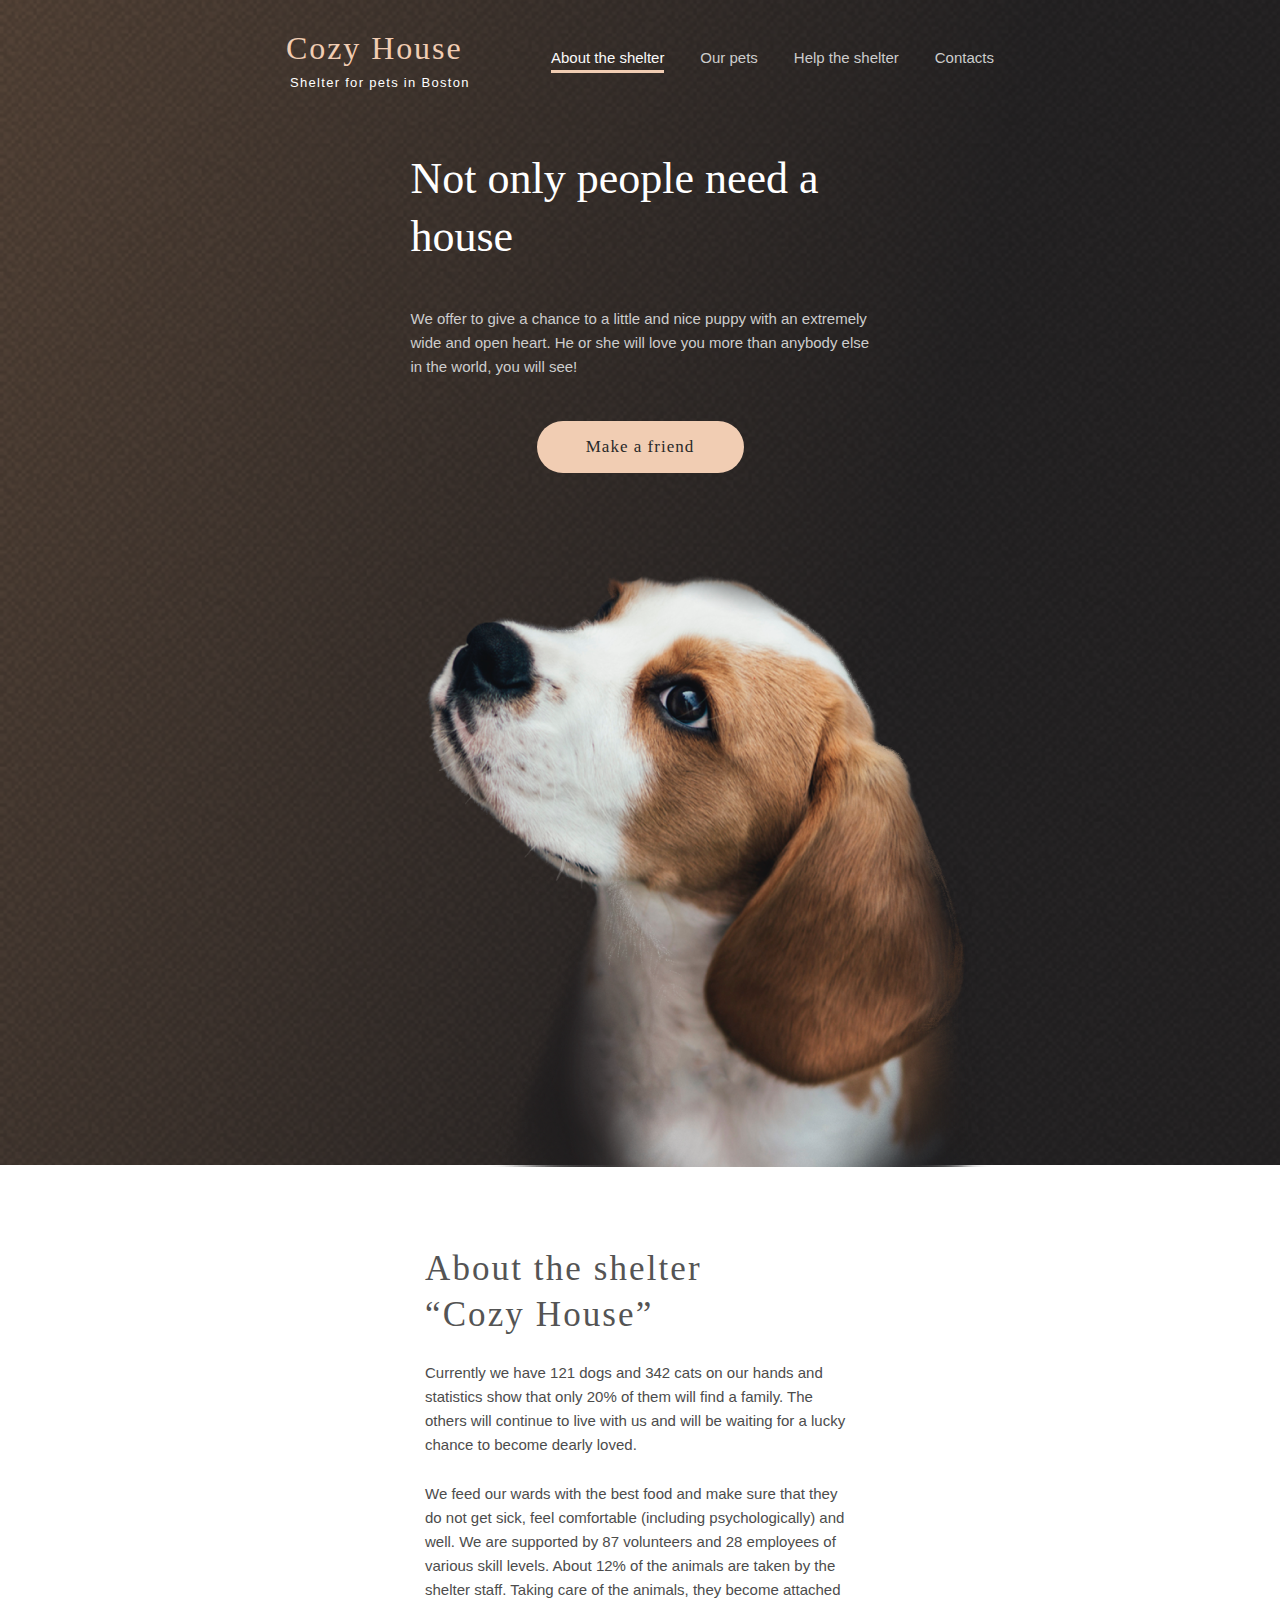
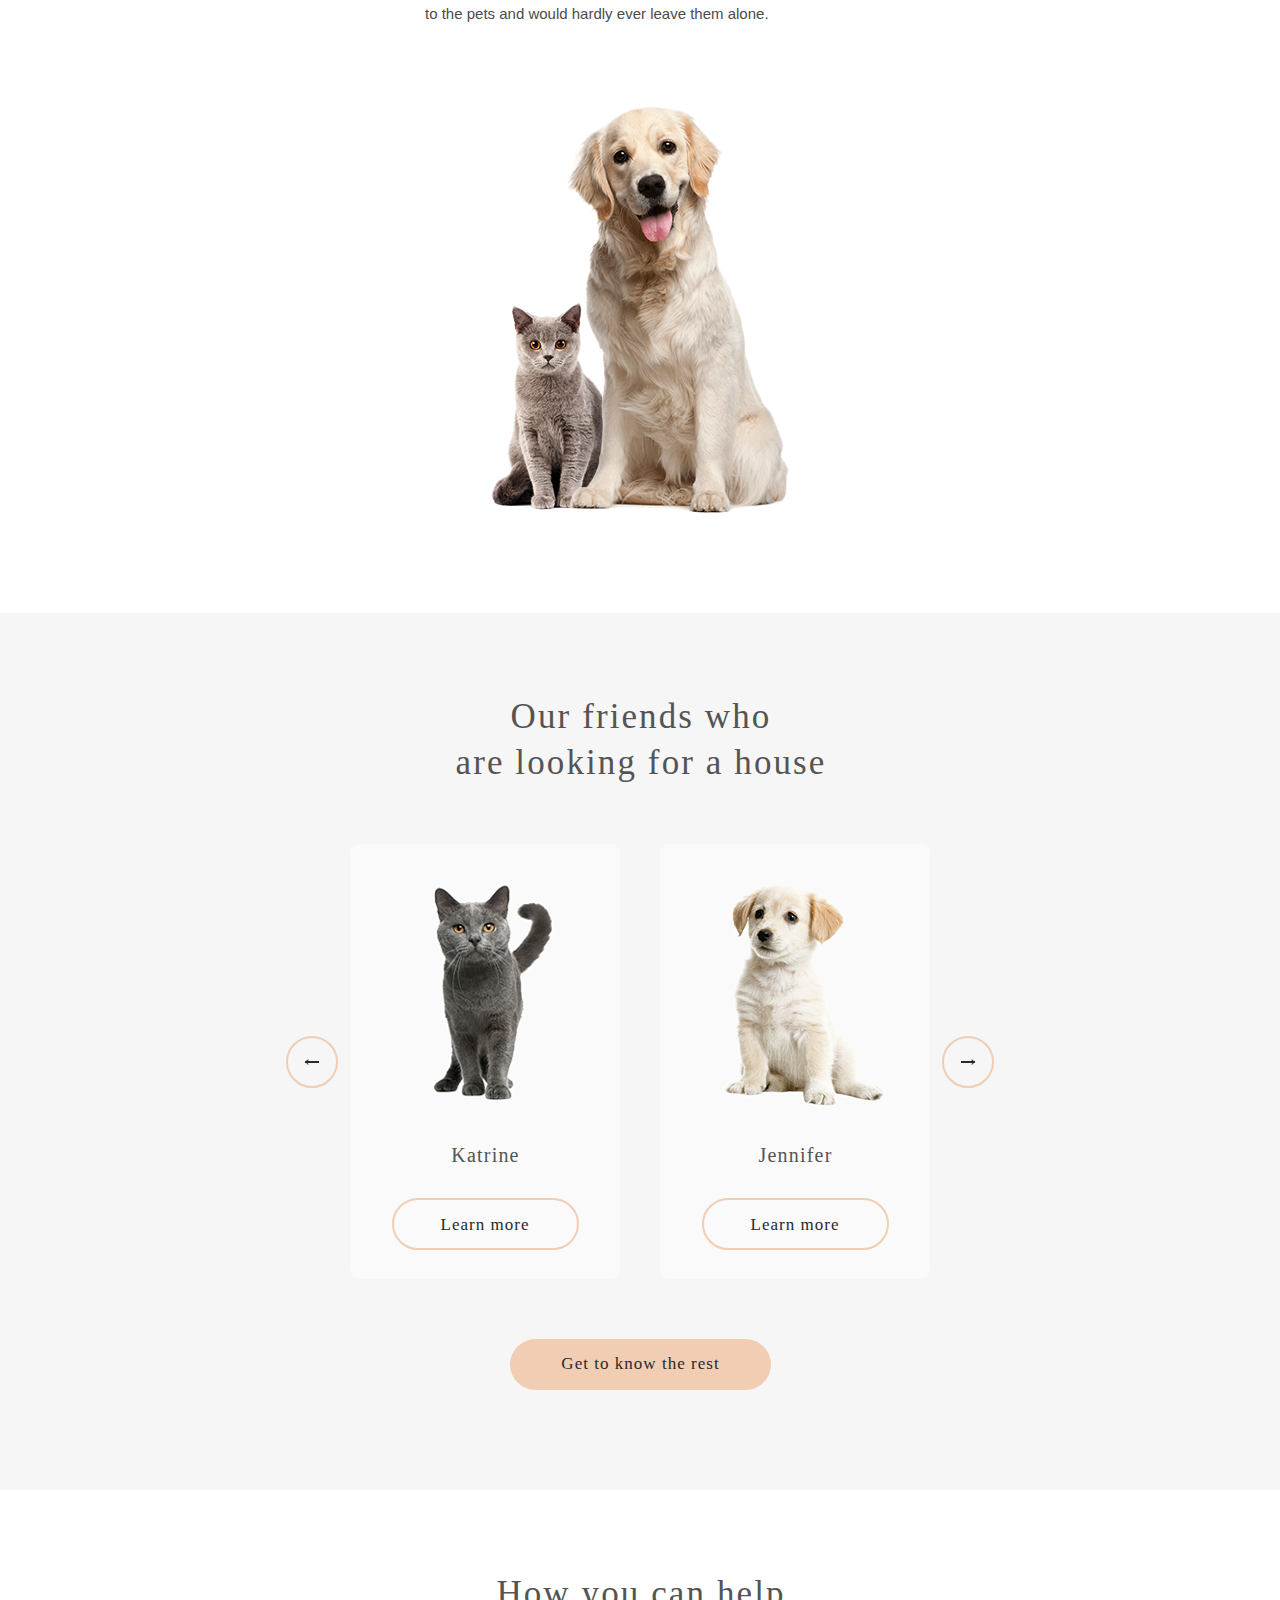
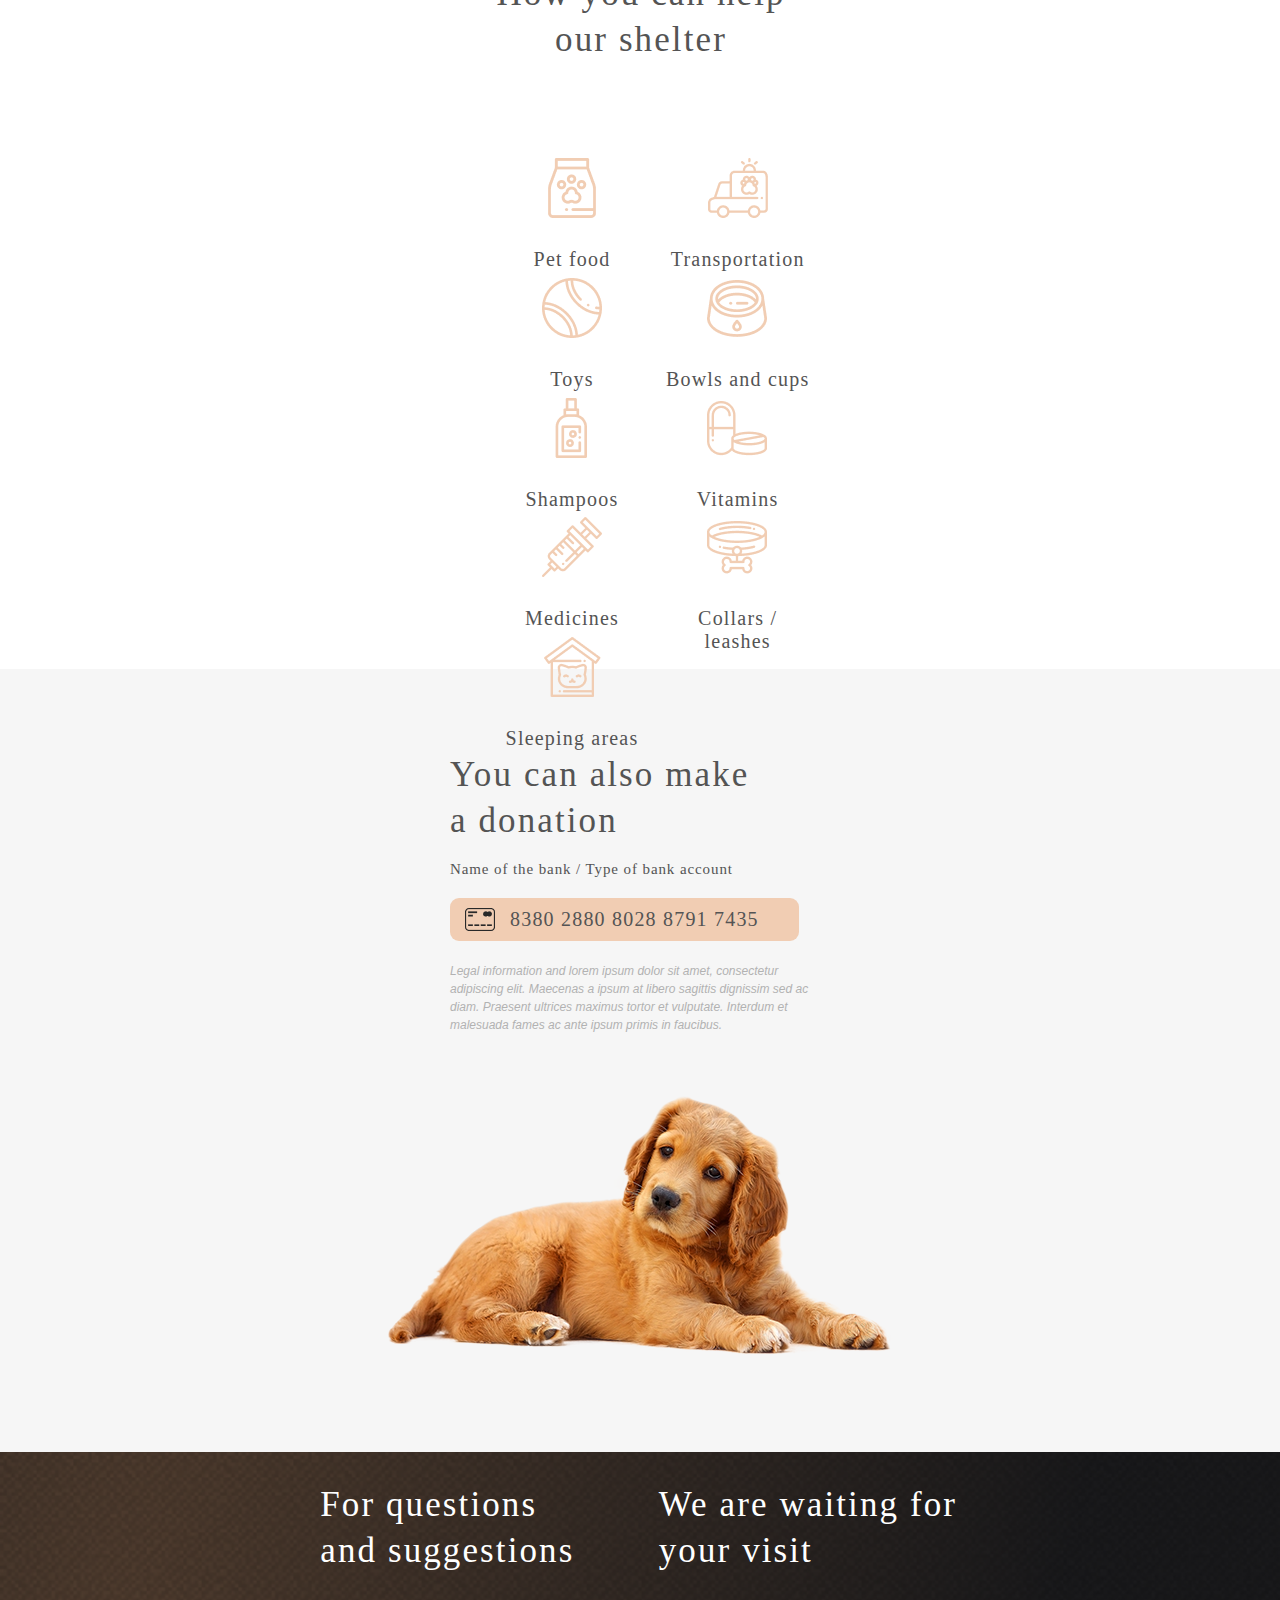
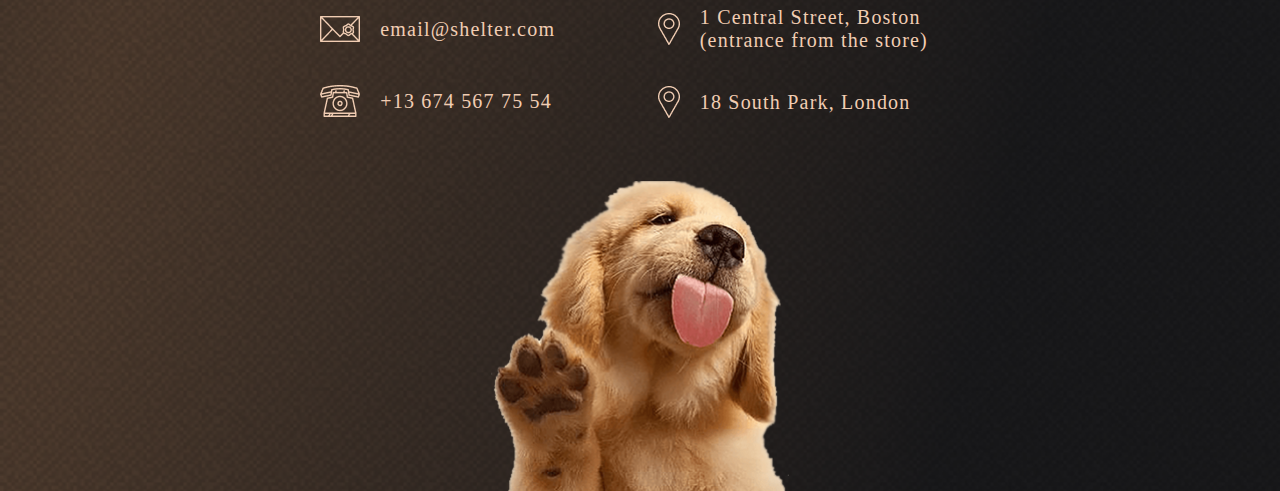
==== commit 700f8be1: "feat: adaptive main page and pets page" ====
--- a/shelter/index.html
+++ b/shelter/index.html
@@ -22,6 +22,7 @@
 
             </div>
 
+            <div class="burger-menu"></div>
 
             <ul class="cozy-nav-list">
                 <li class="cozy-nav-item"><a href="#1">About the shelter</a></li>
@@ -32,17 +33,19 @@
 
         </nav>
 
-
-        <div class="cozy-text-block">
-
-            <h1 class="cozy-text-header">Not only people need a house</h1>
-            <p class="cozy-text-description">We offer to give a chance to a little and nice puppy with an extremely wide and open heart. He or she will love you more than anybody else in the world, you will see!</p>
-            <button class="cozy-text-btn">Make a friend</button>
+        <div class="cozy-wrapper">
+
+            <div class="cozy-text-block">
+
+                <h1 class="cozy-text-header">Not only people need a house</h1>
+                <p class="cozy-text-description">We offer to give a chance to a little and nice puppy with an extremely wide and open heart. He or she will love you more than anybody else in the world, you will see!</p>
+                <button class="cozy-text-btn">Make a friend</button>
+
+            </div>
+
+            <div class="header-puppy"></div>
 
         </div>
-
-        <div class="header-puppy"></div>
-
     </header>
 
 
@@ -51,7 +54,8 @@
 
         <article class="about-article">
 
-            <img src="assets/images/about-pets.png" alt="pets-image" width="300" height="408">
+            <img src="assets/images/about-pets.png" alt="pets-image" width="300" height="408" class="about-article-img">
+            <img src="assets/images/about-pets-320.png" alt="pets-image" width="260" height="353.6" class="about-article-img-320">
 
             <div class="about-article-text">
 
@@ -108,7 +112,11 @@
 
                 </div>
 
-                <button class="switch "></button>
+                <div class="switch-buttons-wrapper">
+                    <button class="switch switch-320"></button>
+                    <button class="switch switch-320"></button>
+                </div>
+                <button class="switch"></button>
 
             </div>
 
@@ -225,89 +233,121 @@
 
                 <div class="needs-items-wrapper">
 
-                    <div class="needs-item ">
-
-                        <img src="assets/icons/icon-pet-food.png " alt="pet-food ">
-
-                        <p class="needs-item-name ">Pet food</p>
-
-                    </div>
-
-
-                    <div class="needs-item ">
-
-                        <img src="assets/icons/icon-transportation.png " alt="transportation ">
-
-                        <p class="needs-item-name ">Transportation</p>
-
-                    </div>
-
-
-                    <div class="needs-item ">
-
-                        <img src="assets/icons/icon-toys.png " alt="toys ">
-
-                        <p class="needs-item-name ">Toys</p>
-
-                    </div>
-
-                    <div class="needs-item ">
-
-                        <img src="assets/icons/icon-bowls-and-cups.png " alt="bowls-and-cups.png ">
-
-                        <p class="needs-item-name ">Bowls and cups</p>
-
-                    </div>
-
-
-                    <div class="needs-item ">
-
-                        <img src="assets/icons/icon-shampoos.png " alt="shampoos ">
-
-                        <p class="needs-item-name ">Shampoos</p>
-
-
-                    </div>
-
-                    <div class="needs-item ">
-
-                        <img src="assets/icons/icon-vitamins.png " alt="vitamins ">
-
-
-                        <p class="needs-item-name ">Vitamins</p>
-
-
-                    </div>
-
-                    <div class="needs-item ">
-
-                        <img src="assets/icons/icon-medicines.png " alt="medicines ">
-
-                        <p class="needs-item-name ">Medicines</p>
-
-                    </div>
-
-
-                    <div class="needs-item ">
-
-                        <img src="assets/icons/icon-collars-leashes.png " alt="collars-leashes ">
-
-                        <p class="needs-item-name ">Collars / leashes</p>
-
-                    </div>
-
-
-                    <div class="needs-item ">
-
-                        <img src="assets/icons/icon-sleeping-area.png " alt="sleeping-area ">
-
-                        <p class="needs-item-name ">Sleeping areas</p>
-
-                    </div>
-
-                </div>
-
-            </div>
+
+
+
+
+                    <div class="needs-items-wrapper ">
+
+
+
+                        <div class="item-wrapper">
+
+                            <div class="needs-item ">
+
+                                <img src="assets/icons/icon-pet-food.png " alt="pet-food ">
+
+                                <p class="needs-item-name ">Pet food</p>
+
+                            </div>
+                        </div>
+
+                        <div class="item-wrapper">
+                            <div class="needs-item ">
+
+                                <img src="assets/icons/icon-transportation.png " alt="transportation ">
+
+                                <p class="needs-item-name ">Transportation</p>
+
+                            </div>
+                        </div>
+
+                        <div class="item-wrapper">
+
+                            <div class="needs-item ">
+
+                                <img src="assets/icons/icon-toys.png " alt="toys ">
+
+                                <p class="needs-item-name ">Toys</p>
+
+                            </div>
+
+                        </div>
+
+
+                        <div class="item-wrapper">
+
+                            <div class="needs-item ">
+
+                                <img src="assets/icons/icon-bowls-and-cups.png " alt="bowls-and-cups.png ">
+
+                                <p class="needs-item-name ">Bowls and cups</p>
+
+                            </div>
+
+                        </div>
+
+
+                        <div class="item-wrapper">
+
+                            <div class="needs-item ">
+
+                                <img src="assets/icons/icon-shampoos.png " alt="shampoos ">
+
+                                <p class="needs-item-name ">Shampoos</p>
+
+
+                            </div>
+
+                        </div>
+
+                        <div class="item-wrapper">
+
+                            <div class="needs-item ">
+
+                                <img src="assets/icons/icon-vitamins.png " alt="vitamins ">
+
+
+                                <p class="needs-item-name ">Vitamins</p>
+
+
+                            </div>
+
+                        </div>
+
+                        <div class="item-wrapper">
+                            <div class="needs-item ">
+
+                                <img src="assets/icons/icon-medicines.png " alt="medicines ">
+
+                                <p class="needs-item-name ">Medicines</p>
+
+                            </div>
+                        </div>
+
+                        <div class="item-wrapper">
+                            <div class="needs-item ">
+
+                                <img src="assets/icons/icon-collars-leashes.png " alt="collars-leashes ">
+
+                                <p class="needs-item-name ">Collars / leashes</p>
+
+                            </div>
+                        </div>
+
+                        <div class="item-wrapper">
+                            <div class="needs-item ">
+
+                                <img src="assets/icons/icon-sleeping-area.png " alt="sleeping-area ">
+
+                                <p class="needs-item-name ">Sleeping areas</p>
+
+                            </div>
+                        </div>
+
+                    </div>
+
+                </div>
 
         </article>
 
@@ -321,7 +361,8 @@
 
             <h2 class="vis-hidden ">make a donation</h2>
 
-            <img src="assets/images/donation-dog.png " alt="dog " width="505 " height="261 ">
+            <img src="assets/images/donation-dog.png " alt="dog " width="505 " height="261 " class=" donation-dog">
+            <img src="assets/images/donation-dog-320.png " alt="dog " width="260 " height="135.2 " class="donation-dog-320">
 
             <div class="article-text-block ">
 
@@ -388,7 +429,8 @@
             </div>
 
 
-            <img src="assets/images/footer-puppy.png " alt="puppy " width="300" height="310">
+            <img src="assets/images/footer-puppy.png " alt="puppy " width="300" height="310" class="forQuestions-img">
+            <img src="assets/images/footer-puppy-320.png " alt="puppy " width="260" height="269" class="forQuestions-img-320">
 
         </div>
 
--- a/shelter/style.css
+++ b/shelter/style.css
@@ -1,1064 +1,1467 @@
-    body {
-        /* max-width: 1280px; */
-        /* width: 1280px; */
-        display: flex;
+        body {
+            /* max-width: 1280px; */
+            /* width: 1280px; */
+            /* display: flex;
         flex-direction: column;
         justify-content: flex-start;
-        align-items: center;
-    }
-    
-    *,
-    *::before,
-    * ::after {
-        box-sizing: border-box;
-    }
-    
-    h1,
-    h2,
-    h3 {
-        margin: 0;
-        padding: 0;
-    }
-    
-    .cozy-background {
-        background-image: url(assets/images/header-background2.png);
-        width: 1280px;
-        height: 908px;
-        background-repeat: no-repeat;
-        background-size: contain;
-        display: flex;
-        flex-direction: column;
-        align-items: center;
-        justify-content: flex-start;
-        position: relative;
-    }
-    
-    .header-puppy {
-        width: 698px;
-        height: 728px;
-        background-image: url(assets/images/header-puppy.png);
-        position: absolute;
+        align-items: center; */
+            margin: 0;
+            padding: 0;
+        }
+        
+        *,
+        *::before,
+        * ::after {
+            box-sizing: border-box;
+        }
+        
+        h1,
+        h2,
+        h3 {
+            margin: 0;
+            padding: 0;
+        }
+        
+        .cozy-background {
+            /* background-image: url(assets/images/header-background2.png); */
+            background-image: url(assets/images/header-background.png);
+            /* width: 1280px; */
+            width: 100%;
+            height: 908px;
+            background-repeat: no-repeat;
+            background-size: cover;
+            display: flex;
+            flex-direction: column;
+            align-items: center;
+            justify-content: flex-start;
+            position: relative;
+        }
+        
+        .header-puppy {
+            width: 698px;
+            height: 728px;
+            background-image: url(assets/images/header-puppy.png);
+            /* position: absolute;
         top: 180px;
-        right: 40px;
-    }
-    
-    .cozy-navigation {
-        margin-top: 60px;
-        max-width: 1200px;
-        width: 1200px;
-        height: 60px;
-        /* background-color: red; */
-        display: flex;
-        justify-content: space-between;
-    }
-    
-    .cozy-logo {
-        width: 186px;
-        height: 60px;
-        display: flex;
-        flex-direction: column;
-        justify-content: space-between;
-    }
-    
-    .logo-text {
-        font-family: Georgia;
-        font-style: normal;
-        font-weight: normal;
-        font-size: 32px;
-        line-height: 110%;
-        letter-spacing: 0.06em;
-        color: #F1CDB3;
-        padding: 0;
-        margin: 0;
-        margin-top: 1px;
-    }
-    
-    .logo-description {
-        padding: 0;
-        margin: 0;
-        margin-left: 4px;
-        font-family: Arial;
-        font-style: normal;
-        font-weight: normal;
-        font-size: 13px;
-        line-height: 15px;
-        letter-spacing: 0.1em;
-        color: #FFFFFF;
-    }
-    
-    .cozy-nav-list {
-        padding: 0;
-        margin: 0;
-        width: 443px;
-        height: 27px;
-        /* background-color: green; */
-        display: flex;
-        justify-content: space-between;
-        margin-top: 16px;
-    }
-    
-    .cozy-nav-item {
-        list-style-type: none;
-    }
-    
-    .cozy-nav-item a:hover {
-        color: #FAFAFA;
-    }
-    
-    .cozy-nav-item:first-child {
-        border-bottom: 3.5px solid #F1CDB3;
-    }
-    
-    .cozy-nav-item:first-child a {
-        color: #FAFAFA;
-    }
-    
-    .cozy-nav-item a {
-        font-family: Arial;
-        font-style: normal;
-        font-weight: normal;
-        font-size: 15px;
-        line-height: 160%;
-        color: #CDCDCD;
-        text-decoration: none;
-        /* padding-bottom: 3px; */
-    }
-    
-    .cozy-text-block {
-        width: 460px;
-        height: 321px;
-        /* background-color: lightblue; */
-        align-self: flex-start;
-        margin-left: 40px;
-        margin-top: 195px;
-    }
-    
-    .cozy-text-header {
-        width: 89%;
-        font-family: Georgia;
-        font-style: normal;
-        font-weight: normal;
-        font-size: 44px;
-        line-height: 130%;
-        color: #FFFFFF;
-        margin-bottom: 41px;
-    }
-    
-    .cozy-text-description {
-        margin: 0;
-        font-family: Arial;
-        font-style: normal;
-        font-weight: normal;
-        font-size: 15px;
-        line-height: 160%;
-        color: #CDCDCD;
-        margin-bottom: 41px;
-    }
-    
-    .cozy-text-btn {
-        font-family: Georgia;
-        font-style: normal;
-        font-weight: normal;
-        font-size: 17px;
-        line-height: 130%;
-        letter-spacing: 0.06em;
-        color: #292929;
-        background-color: #F1CDB3;
-        outline: none;
-        border: none;
-        border-radius: 100px;
-        width: 207px;
-        height: 52px;
-        border-radius: 100px;
-        cursor: pointer;
-    }
-    
-    .cozy-text-btn:hover {
-        background-color: #FDDCC4;
-        transition: all 0.2s;
-        -webkit-transition: all 0.2s;
-        -moz-transition: all 0.2s;
-        -ms-transition: all 0.2s;
-        -o-transition: all 0.2s;
-    }
-    
-    .about-section {
-        /* max-width: 1920px; */
-        width: 1280px;
-        height: 588px;
-        background-color: #FFFFFF;
-        display: flex;
-        justify-content: center;
-        /* align-self: center; */
-    }
-    
-    .vis-hidden {
-        display: none;
-    }
-    
-    .about-article {
-        width: 1200px;
-        height: 408px;
-        /* background-color: lightgreen; */
-        display: flex;
-        margin-top: 95px;
-    }
-    
-    .about-article-text {
-        width: 430px;
-    }
-    
-    .about-article img {
-        /* margin-right: 139px; */
-        margin-top: -15px;
-        margin-left: 175px;
-        margin-right: 120px;
-    }
-    
-    .article-text-header {
-        width: 90%;
-        font-family: Georgia;
-        font-style: normal;
-        font-weight: normal;
-        font-size: 35px;
-        line-height: 130%;
-        letter-spacing: 0.06em;
-        color: #545454;
-        margin-bottom: 24px;
-    }
-    
-    .article-text-description {
-        font-family: Arial;
-        font-style: normal;
-        font-weight: normal;
-        font-size: 15px;
-        line-height: 160%;
-        color: #4C4C4C;
-        margin: 0;
-    }
-    
-    .text1 {
-        margin-bottom: 25px;
-    }
-    
-    .our-friends-section {
-        width: 1280px;
-        height: 877px;
-        background-color: #F6F6F6;
-        display: flex;
-        justify-content: center;
-    }
-    
-    .our-friends-article {
-        width: 1200px;
-        height: 697px;
-        /* background-color: lightgreen; */
-        margin-top: 80px;
-        display: flex;
-        flex-direction: column;
-        justify-content: flex-start;
-        align-items: center;
-    }
-    
-    .our-friends-article-header {
-        width: 400px;
-        font-family: Georgia;
-        font-style: normal;
-        font-weight: normal;
-        font-size: 35px;
-        line-height: 130%;
-        letter-spacing: 0.06em;
-        text-align: center;
-        color: #545454;
-        margin-bottom: 60px;
-        margin-top: 1px;
-        margin-left: 2px;
-    }
-    
-    .slider {
-        width: 100%;
-        height: 435px;
-        /* background-color: lightblue; */
-        display: flex;
-        justify-content: space-between;
-        align-items: center;
-        margin-top: -1px;
-        margin-bottom: 60px;
-    }
-    
-    .slider-item-wrapper {
-        width: 990px;
-        display: flex;
-        justify-content: space-between;
-        align-items: center;
-    }
-    
-    .slider-item {
-        width: 270px;
-        height: 435px;
-        background-color: #FAFAFA;
-        display: flex;
-        flex-direction: column;
-        justify-content: flex-start;
-        align-items: center;
-        border-radius: 10px;
-        -webkit-border-radius: 10px;
-        -moz-border-radius: 10px;
-        -ms-border-radius: 10px;
-        -o-border-radius: 10px;
-    }
-    
-    .slider-item:hover {
-        background-color: #FFFFFF;
-        transition: all 0.3s;
-        cursor: pointer;
-        -webkit-transition: all 0.3s;
-        -moz-transition: all 0.3s;
-        -ms-transition: all 0.3s;
-        -o-transition: all 0.3s;
-    }
-    /* .slider-item img {
-    margin-top: 30px;
-} */
-    
-    .slider-item-header {
-        font-family: Georgia;
-        font-style: normal;
-        font-weight: normal;
-        font-size: 20px;
-        line-height: 23px;
-        text-align: center;
-        letter-spacing: 0.06em;
-        color: #545454;
-        margin-top: 30px;
-        margin-bottom: 30px;
-        margin-left: 1px;
-    }
-    
-    .switch {
-        width: 52px;
-        height: 52px;
-        border: 2px solid #F1CDB3;
-        outline: none;
-        cursor: pointer;
-        background-color: transparent;
-        border-radius: 100px;
-        -webkit-border-radius: 100px;
-        -moz-border-radius: 100px;
-        -ms-border-radius: 100px;
-        -o-border-radius: 100px;
-        position: relative;
-    }
-    
-    .switch::before {
-        content: "";
-        display: block;
-        position: absolute;
-        top: 23px;
-        left: 17px;
-        width: 14px;
-        border-top: 2px solid #292929;
-    }
-    
-    .switch:first-child::after {
-        content: "";
-        display: block;
-        position: absolute;
-        top: 22px;
-        left: 18px;
-        width: 4px;
-        height: 4px;
-        border-top: 1px solid #292929;
-        border-left: 1px solid #292929;
-        transform: rotate(-42deg);
-        -webkit-transform: rotate(-42deg);
-        -moz-transform: rotate(-42deg);
-        -ms-transform: rotate(-42deg);
-        -o-transform: rotate(-42deg);
-    }
-    
-    .switch:last-child::after {
-        content: "";
-        display: block;
-        position: absolute;
-        top: 22px;
-        right: 18px;
-        width: 4px;
-        height: 4px;
-        border-top: 1px solid #292929;
-        border-left: 1px solid #292929;
-        transform: rotate(134deg);
-        -webkit-transform: rotate(134deg);
-        -moz-transform: rotate(134deg);
-        -ms-transform: rotate(134deg);
-        -o-transform: rotate(134deg);
-    }
-    
-    .switch:hover {
-        background-color: #FDDCC4;
-        transition: all 0.3s;
-        -webkit-transition: all 0.3s;
-        -moz-transition: all 0.3s;
-        -ms-transition: all 0.3s;
-        -o-transition: all 0.3s;
-    }
-    
-    .slider-item-btn {
-        width: 187px;
-        height: 52px;
-        border: 2px solid #F1CDB3;
-        background-color: transparent;
-        box-sizing: border-box;
-        border-radius: 100px;
-        font-family: Georgia;
-        font-style: normal;
-        font-weight: normal;
-        font-size: 17px;
-        line-height: 130%;
-        letter-spacing: 0.06em;
-        color: #292929;
-        cursor: pointer;
-    }
-    
-    .slider-item-btn:hover {
-        background-color: #FDDCC4;
-        transition: all 0.3s;
-    }
-    
-    .our-friends-btn {
-        font-family: Georgia;
-        font-style: normal;
-        font-weight: normal;
-        font-size: 17px;
-        line-height: 130%;
-        letter-spacing: 0.06em;
-        color: #292929;
-        background-color: #F1CDB3;
-        outline: none;
-        border: none;
-        border-radius: 100px;
-        width: 261px;
-        height: 52px;
-        border-radius: 100px;
-        cursor: pointer;
-        margin-left: 1px;
-    }
-    
-    .our-friends-btn:hover {
-        background-color: #FDDCC4;
-        transition: all 0.3s;
-        -webkit-transition: all 0.3s;
-        -moz-transition: all 0.3s;
-        -ms-transition: all 0.3s;
-        -o-transition: all 0.3s;
-    }
-    
-    .help-section {
-        width: 1280px;
-        height: 611px;
-        background-color: #FFFFFF;
-        /* background-color: red; */
-        display: flex;
-        justify-content: center;
-    }
-    
-    .help-article {
-        width: 1200px;
-        height: 431px;
-        /* background-color: lightgreen; */
-        margin-top: 80px;
-        display: flex;
-        justify-content: flex-start;
-        flex-direction: column;
-        align-items: center;
-    }
-    
-    .help-article-header {
-        width: 310px;
-        font-family: Georgia;
-        font-style: normal;
-        font-weight: normal;
-        font-size: 35px;
-        margin-top: 1px;
-        margin-left: 2px;
-        margin-bottom: 60px;
-        line-height: 130%;
-        text-align: center;
-        letter-spacing: 0.06em;
-        color: #545454;
-    }
-    
-    .help-article-needs {
-        width: 1026px;
-        height: 281px;
-        /* background-color: lightblue; */
-        display: flex;
-        flex-direction: column;
-        justify-content: space-between;
-    }
-    
-    .help-article-needs-hidden-768 {
-        display: none;
-    }
-    
-    .needs-items-wrapper {
-        width: 100%;
-        display: flex;
-    }
-    
-    .needs-items-wrapper:first-child {
-        justify-content: space-between;
-    }
-    
-    .needs-items-wrapper:last-child {
-        width: 857px;
-        justify-content: space-between;
-        align-self: center;
-    }
-    
-    .needs-item {
-        height: 113px;
-        display: flex;
-        flex-direction: column;
-        align-items: center;
-        justify-content: space-between;
-        margin-top: -1px;
-        position: relative;
-    }
-    
-    .needs-items-wrapper:first-child .needs-item:nth-child(4) {
-        width: 153px;
-    }
-    
-    .needs-items-wrapper:first-child .needs-item:last-child {
-        width: 102px;
-    }
-    
-    .needs-items-wrapper:last-child .needs-item:nth-child(3) {
-        width: 165px;
-    }
-    
-    .needs-items-wrapper:last-child .needs-item:last-child {
-        width: 143px;
-    }
-    
-    .needs-items-wrapper:first-child .needs-item:nth-child(2) img {
-        margin-left: -2px;
-    }
-    
-    .needs-items-wrapper:first-child .needs-item:nth-child(4) img {
-        margin-left: 1px;
-    }
-    
-    .needs-items-wrapper:first-child .needs-item:last-child img {
-        margin-left: 2px;
-    }
-    
-    .needs-items-wrapper:last-child .needs-item:first-child img {
-        margin-left: -2px;
-    }
-    
-    .needs-items-wrapper:last-child .needs-item:nth-child(3) img {
-        margin-left: 1px;
-    }
-    
-    .needs-items-wrapper:last-child .needs-item:last-child img {
-        margin-left: 2px;
-    }
-    
-    .needs-item-name {
-        font-family: Georgia;
-        font-style: normal;
-        font-weight: normal;
-        font-size: 20px;
-        line-height: 115%;
-        margin: 0;
-        text-align: center;
-        letter-spacing: 0.06em;
-        color: #545454;
-    }
-    
-    .needs-items-wrapper:first-child .needs-item:nth-child(3) .needs-item-name {
-        margin-left: 1px;
-    }
-    
-    .needs-items-wrapper:last-child .needs-item:nth-child(3) .needs-item-name {
-        width: 166px;
-        position: absolute;
-        top: 90px;
-        left: 0px;
-    }
-    
-    .needs-items-wrapper:last-child .needs-item:last-child .needs-item-name {
-        width: 144px;
-        position: absolute;
-        top: 90px;
-        left: 1px;
-    }
-    
-    .needs-items-wrapper:first-child .needs-item:nth-child(4) .needs-item-name {
-        width: 154px;
-        position: absolute;
-        top: 90px;
-        left: 0px;
-    }
-    
-    .needs-items-wrapper:first-child .needs-item:last-child .needs-item-name {
-        position: absolute;
-        top: 90px;
-        left: 1px;
-    }
-    
-    .inAddition-section {
-        width: 1280px;
-        height: 464px;
-        background-color: #F6F6F6;
-        display: flex;
-        justify-content: center;
-    }
-    
-    .inAddition-article {
-        width: 1200px;
-        display: flex;
-        justify-content: center;
-        margin-top: 82px;
-    }
-    
-    .inAddition-article>img {
-        margin-right: 31px;
-        margin-top: 10px;
-    }
-    
-    .article-text-block {
-        width: 380px;
-    }
-    
-    .article-text-block-header {
-        width: 84%;
-        font-family: Georgia;
-        font-style: normal;
-        font-weight: normal;
-        font-size: 35px;
-        line-height: 130%;
-        letter-spacing: 0.06em;
-        color: #545454;
-        margin-bottom: 20px;
-    }
-    
-    .article-description-block {
-        font-family: Georgia;
-        font-style: normal;
-        font-weight: normal;
-        font-size: 15px;
-        line-height: 110%;
-        letter-spacing: 0.06em;
-        color: #545454;
-        margin-bottom: 21px;
-    }
-    
-    .donation-props {
-        width: 349px;
-        height: 43px;
-        display: flex;
-        align-items: center;
-        background-color: #F1CDB3;
-        border-radius: 9px;
-        -webkit-border-radius: 9px;
-        -moz-border-radius: 9px;
-        -ms-border-radius: 9px;
-        -o-border-radius: 9px;
-        margin-bottom: 20px;
-    }
-    
-    .donation-props img {
-        margin-left: 15px;
-        margin-right: 15px;
-    }
-    
-    .props-number {
-        font-family: Georgia;
-        font-style: normal;
-        font-weight: normal;
-        font-size: 20px;
-        line-height: 115%;
-        letter-spacing: 0.06em;
-        color: #545454;
-    }
-    
-    .props-number a {
-        text-decoration: none;
-        color: #545454;
-    }
-    
-    .props-description {
-        font-family: Arial;
-        font-style: italic;
-        font-weight: normal;
-        font-size: 12px;
-        line-height: 18px;
-        color: #B2B2B2;
-    }
-    
-    .article-text-block>* {
-        margin-left: -1px;
-    }
-    
-    .forQuestions {
-        width: 1280px;
-        height: 350px;
-        background: radial-gradient(110.67% 538.64% at 5.73% 50%, #513D2F 0%, #1A1A1C 100%), #211F20;
-        background-image: url(assets/images/footer-background.png);
-        display: flex;
-        justify-content: center;
-    }
-    
-    .forQuestions-wrapper {
-        width: 1200px;
-        display: flex;
-        justify-content: space-between;
-        align-items: center;
-    }
-    
-    .forQuestions-wrapper img {
-        align-self: flex-end;
-    }
-    
-    .forQuestions-list-wrapper {
-        width: 278px;
-        height: 234px;
-        display: flex;
-        flex-direction: column;
-    }
-    
-    .forQuestions-list {
-        margin: 0;
-        padding: 0;
-        list-style-type: none;
-    }
-    
-    .forQuestions-list-item {
-        position: relative;
-        list-style-type: none;
-    }
-    
-    .list-item1 {
-        margin-bottom: 49px;
-        padding-left: 13px;
-    }
-    
-    .list-item2 {
-        padding-left: 13px;
-    }
-    
-    .list-item3 {
-        padding-left: 42px;
-        margin-bottom: 38px;
-    }
-    
-    .list-item4 {
-        padding-left: 42px;
-    }
-    
-    .list-item1:before {
-        content: "";
-        width: 40px;
-        height: 32px;
-        display: block;
-        position: absolute;
-        top: -2px;
-        left: -47px;
-        background: url(assets/icons/footer-icon-mail.png) no-repeat;
-    }
-    
-    .list-item2:before {
-        content: "";
-        width: 40px;
-        height: 32px;
-        display: block;
-        position: absolute;
-        top: -5px;
-        left: -47px;
-        background: url(assets/icons/footer-icon-phone.png) no-repeat;
-    }
-    
-    .list-item3:before {
-        content: "";
-        width: 22px;
-        height: 32px;
-        display: block;
-        position: absolute;
-        top: 7px;
-        left: 0;
-        background: url(assets/icons/footer-icon-marker.png) no-repeat;
-    }
-    
-    .list-item4:before {
-        content: "";
-        width: 22px;
-        height: 32px;
-        display: block;
-        position: absolute;
-        top: -5px;
-        left: 0;
-        background: url(assets/icons/footer-icon-marker.png) no-repeat;
-    }
-    
-    .forQuestions-list-item a {
-        text-decoration: none;
-        font-family: Georgia;
-        font-style: normal;
-        font-weight: normal;
-        font-size: 20px;
-        line-height: 115%;
-        letter-spacing: 0.06em;
-        color: #F1CDB3;
-    }
-    
-    .forQuestions-list-header {
-        font-family: Georgia;
-        font-style: normal;
-        font-weight: normal;
-        font-size: 35px;
-        line-height: 130%;
-        letter-spacing: 0.06em;
-        color: #FFFFFF;
-        margin-bottom: 5px;
-    }
-    
-    .forQuestions-list-wrapper:first-child h2 {
-        width: 279px;
-    }
-    
-    .forQuestions-list-wrapper:last-of-type {
-        width: 302px;
-    }
-    
-    .forQuestions-list-wrapper .forQuestions-list-header {
-        margin-top: 1px;
-        margin-left: 1px;
-    }
-    
-    .forQuestions-list-wrapper:first-child .forQuestions-list-header {
-        margin-top: -1px;
-        margin-bottom: 45px;
-        margin-left: 0;
-    }
-    
-    .forQuestions-list-wrapper:last-of-type .forQuestions-list-header {
-        margin-bottom: 33px;
-        margin-top: -1px;
-    }
-    
-    .forQuestions-list-wrapper:first-child .forQuestions-list {
-        padding-left: 47px;
-    }
-    
-    @media screen and (max-width: 768px) {
-        body {
-            /* max-width: 1280px; */
+        right: 40px; */
+            margin-top: 60px;
+        }
+        
+        .cozy-navigation {
+            margin-top: 60px;
+            max-width: 1200px;
+            width: 1200px;
+            height: 60px;
+            /* background-color: red; */
+            display: flex;
+            justify-content: space-between;
+        }
+        
+        .cozy-logo {
+            width: 186px;
+            height: 60px;
+            display: flex;
+            flex-direction: column;
+            justify-content: space-between;
+        }
+        
+        .logo-text {
+            font-family: Georgia;
+            font-style: normal;
+            font-weight: normal;
+            font-size: 32px;
+            line-height: 110%;
+            letter-spacing: 0.06em;
+            color: #F1CDB3;
+            padding: 0;
+            margin: 0;
+            margin-top: 1px;
+        }
+        
+        .logo-description {
+            padding: 0;
+            margin: 0;
+            margin-left: 4px;
+            font-family: Arial;
+            font-style: normal;
+            font-weight: normal;
+            font-size: 13px;
+            line-height: 15px;
+            letter-spacing: 0.1em;
+            color: #FFFFFF;
+        }
+        
+        .cozy-nav-list {
+            padding: 0;
+            margin: 0;
+            width: 443px;
+            height: 27px;
+            /* background-color: green; */
+            display: flex;
+            justify-content: space-between;
+            margin-top: 16px;
+        }
+        
+        .cozy-nav-item {
+            list-style-type: none;
+        }
+        
+        .cozy-nav-item a:hover {
+            color: #FAFAFA;
+        }
+        
+        .cozy-nav-item:first-child {
+            border-bottom: 3.5px solid #F1CDB3;
+        }
+        
+        .cozy-nav-item:first-child a {
+            color: #FAFAFA;
+        }
+        
+        .cozy-nav-item a {
+            font-family: Arial;
+            font-style: normal;
+            font-weight: normal;
+            font-size: 15px;
+            line-height: 160%;
+            color: #CDCDCD;
+            text-decoration: none;
+            /* padding-bottom: 3px; */
+        }
+        
+        .cozy-wrapper {
+            width: 1200px;
+            display: flex;
+        }
+        
+        .cozy-text-block {
+            width: 460px;
+            /* height: 321px; */
+            /* background-color: lightblue; */
+            align-self: flex-start;
+            margin-top: 195px;
+            margin-right: 43px;
+        }
+        
+        .cozy-text-header {
+            width: 89%;
+            font-family: Georgia;
+            font-style: normal;
+            font-weight: normal;
+            font-size: 44px;
+            line-height: 130%;
+            color: #FFFFFF;
+            margin-bottom: 42px;
+        }
+        
+        .cozy-text-description {
+            margin: 0;
+            font-family: Arial;
+            font-style: normal;
+            font-weight: normal;
+            font-size: 15px;
+            line-height: 160%;
+            color: #CDCDCD;
+            margin-bottom: 42.1px;
+        }
+        
+        .cozy-text-btn {
+            font-family: Georgia;
+            font-style: normal;
+            font-weight: normal;
+            font-size: 17px;
+            line-height: 130%;
+            letter-spacing: 0.06em;
+            color: #292929;
+            background-color: #F1CDB3;
+            outline: none;
+            border: none;
+            border-radius: 100px;
+            width: 207px;
+            height: 52px;
+            border-radius: 100px;
+            cursor: pointer;
+            margin-left: 0.5px;
+        }
+        
+        .cozy-text-btn:hover {
+            background-color: #FDDCC4;
+            transition: all 0.2s;
+            -webkit-transition: all 0.2s;
+            -moz-transition: all 0.2s;
+            -ms-transition: all 0.2s;
+            -o-transition: all 0.2s;
+        }
+        
+        .about-section {
+            /* max-width: 1920px; */
+            width: 100%;
+            height: 588px;
+            background-color: #FFFFFF;
+            display: flex;
+            justify-content: center;
+            /* align-self: center; */
+        }
+        
+        .vis-hidden {
+            display: none;
+        }
+        
+        .about-article {
+            width: 1200px;
+            height: 408px;
+            /* background-color: lightgreen; */
+            display: flex;
+            margin-top: 95px;
+        }
+        
+        .about-article-text {
+            width: 430px;
+        }
+        
+        .about-article img {
+            /* margin-right: 139px; */
+            margin-top: -15px;
+            margin-left: 175px;
+            margin-right: 120px;
+        }
+        
+        .article-text-header {
+            width: 90%;
+            font-family: Georgia;
+            font-style: normal;
+            font-weight: normal;
+            font-size: 35px;
+            line-height: 130%;
+            letter-spacing: 0.06em;
+            color: #545454;
+            margin-bottom: 24px;
+        }
+        
+        .article-text-description {
+            font-family: Arial;
+            font-style: normal;
+            font-weight: normal;
+            font-size: 15px;
+            line-height: 160%;
+            color: #4C4C4C;
+            margin: 0;
+        }
+        
+        .text1 {
+            margin-bottom: 25px;
+        }
+        
+        .our-friends-section {
+            width: 100%;
+            height: 877px;
+            background-color: #F6F6F6;
+            display: flex;
+            justify-content: center;
+        }
+        
+        .our-friends-article {
+            width: 1200px;
+            height: 697px;
+            /* background-color: lightgreen; */
+            margin-top: 80px;
             display: flex;
             flex-direction: column;
             justify-content: flex-start;
             align-items: center;
         }
-        .cozy-background {
-            background-image: url(assets/images/header-background-768.png);
-            background-size: cover;
-            width: 768px;
-            height: 1165px;
-            position: static;
-        }
-        .cozy-navigation {
-            margin-top: 30px;
-            width: 708px;
-        }
-        .cozy-text-block {
-            margin-top: 32px;
-            align-self: flex-start;
-            margin-left: 154px;
-            height: auto;
-            margin-bottom: 100px;
-        }
-        .cozy-text-description {
-            margin-bottom: 42px;
-        }
-        .cozy-text-btn {
-            margin-left: 126px;
-        }
-        .header-puppy {
-            background-image: url(assets/images/header-puppy-768.png);
-            width: 569px;
-            height: 593px;
-            position: static;
-            margin-left: 139px;
-        }
-        .about-section {
-            width: 768px;
-            height: 1048px;
-        }
-        .about-article {
-            width: 708px;
-            height: auto;
-            margin-top: 81px;
-            flex-direction: column;
+        
+        .our-friends-article-header {
+            width: 400px;
+            font-family: Georgia;
+            font-style: normal;
+            font-weight: normal;
+            font-size: 35px;
+            line-height: 130%;
+            letter-spacing: 0.06em;
+            text-align: center;
+            color: #545454;
+            margin-bottom: 60px;
+            margin-top: 1px;
+            margin-left: 2px;
+        }
+        
+        .slider {
+            width: 100%;
+            height: 435px;
+            /* background-color: lightblue; */
+            display: flex;
+            justify-content: space-between;
             align-items: center;
-        }
-        .about-article-text {
-            order: -1;
-            margin-bottom: 80px;
-        }
-        .about-article img {
-            margin: 0;
-        }
-        .our-friends-section {
-            width: 768px;
-            height: 877px;
-        }
-        .our-friends-article {
-            width: 708px;
-        }
+            margin-top: -1px;
+            margin-bottom: 60px;
+        }
+        
         .slider-item-wrapper {
-            width: 580px;
-        }
-        .slider-item:last-child {
-            display: none;
-        }
-        .slider-item:first-child>img {
-            margin-top: 1px;
-        }
-        .slider-item:first-child>h3 {
-            margin-top: 29px;
-        }
-        .slider-item-header {
-            margin-bottom: 31px;
-        }
-        .slider-item-btn {
-            line-height: 281%;
-        }
-        .help-section {
-            width: 768px;
-            height: 779px;
-        }
-        .help-article {
-            width: 708px;
-            height: auto;
-        }
-        .help-article-needs {
-            width: 630px;
-            height: 449px;
-            display: none;
-        }
-        .needs-items-wrapper:last-child {
-            width: 70%;
-            height: 599px;
-            display: flex;
-            flex-wrap: wrap;
-            flex-direction: row;
-            align-self: flex-start;
-            position: relative;
-        }
-        .needs-items-wrapper .needs-item:first-child {
-            position: relative;
-            top: 0;
-            right: -44px;
-        }
-        .needs-items-wrapper .needs-item:nth-child(2) {
-            position: relative;
-            top: 0;
-            right: -136px;
-        }
-        .needs-items-wrapper .needs-item:nth-child(3) {
-            position: relative;
-            top: 0;
-            right: -186px;
-        }
-        .needs-items-wrapper .needs-item:nth-child(4) {
-            position: relative;
-            top: 18px;
-            right: -9px;
-        }
-        .needs-items-wrapper .needs-item:nth-child(5) {
-            position: relative;
-            top: 18px;
-            right: -63px;
-        }
-        .needs-items-wrapper .needs-item:nth-child(6) {
-            position: relative;
-            top: 18px;
-            right: -149px;
-        }
-        .needs-items-wrapper .needs-item:nth-child(7) {
-            position: relative;
-            top: 36px;
-            right: -35px;
-        }
-        .needs-items-wrapper .needs-item:nth-child(8) {
-            position: relative;
-            top: 36px;
-            right: -116px;
-        }
-        .needs-items-wrapper .needs-item:last-child {
-            position: relative;
-            top: 37px;
-            right: -174px;
-        }
-        .help-article-needs-hidden-768 {
-            display: flex;
-        }
-        .inAddition-section {
-            width: 768px;
-            height: 783px;
-        }
-        .inAddition-article {
-            width: 708px;
+            width: 990px;
+            display: flex;
+            justify-content: space-between;
+            align-items: center;
+        }
+        
+        .slider-item {
+            width: 270px;
+            height: 435px;
+            background-color: #FAFAFA;
+            display: flex;
             flex-direction: column;
             justify-content: flex-start;
             align-items: center;
-        }
-        .article-text-block {
-            order: -1;
+            border-radius: 10px;
+            -webkit-border-radius: 10px;
+            -moz-border-radius: 10px;
+            -ms-border-radius: 10px;
+            -o-border-radius: 10px;
+        }
+        
+        .slider-item:hover {
+            background-color: #FFFFFF;
+            transition: all 0.3s;
+            cursor: pointer;
+            -webkit-transition: all 0.3s;
+            -moz-transition: all 0.3s;
+            -ms-transition: all 0.3s;
+            -o-transition: all 0.3s;
+        }
+        /* .slider-item img {
+    margin-top: 30px;
+} */
+        
+        .slider-item-header {
+            font-family: Georgia;
+            font-style: normal;
+            font-weight: normal;
+            font-size: 20px;
+            line-height: 23px;
+            text-align: center;
+            letter-spacing: 0.06em;
+            color: #545454;
+            margin-top: 30px;
+            margin-bottom: 30px;
+            margin-left: 1px;
+        }
+        
+        .switch {
+            width: 52px;
+            height: 52px;
+            border: 2px solid #F1CDB3;
+            outline: none;
+            cursor: pointer;
+            background-color: transparent;
+            border-radius: 100px;
+            -webkit-border-radius: 100px;
+            -moz-border-radius: 100px;
+            -ms-border-radius: 100px;
+            -o-border-radius: 100px;
+            position: relative;
+        }
+        
+        .switch::before {
+            content: "";
+            display: block;
+            position: absolute;
+            top: 23px;
+            left: 17px;
+            width: 14px;
+            border-top: 2px solid #292929;
+        }
+        
+        .switch:first-child::after {
+            content: "";
+            display: block;
+            position: absolute;
+            top: 22px;
+            left: 18px;
+            width: 4px;
+            height: 4px;
+            border-top: 1px solid #292929;
+            border-left: 1px solid #292929;
+            transform: rotate(-42deg);
+            -webkit-transform: rotate(-42deg);
+            -moz-transform: rotate(-42deg);
+            -ms-transform: rotate(-42deg);
+            -o-transform: rotate(-42deg);
+        }
+        
+        .switch:last-child::after {
+            content: "";
+            display: block;
+            position: absolute;
+            top: 22px;
+            right: 18px;
+            width: 4px;
+            height: 4px;
+            border-top: 1px solid #292929;
+            border-left: 1px solid #292929;
+            transform: rotate(134deg);
+            -webkit-transform: rotate(134deg);
+            -moz-transform: rotate(134deg);
+            -ms-transform: rotate(134deg);
+            -o-transform: rotate(134deg);
+        }
+        
+        .switch:hover {
+            background-color: #FDDCC4;
+            transition: all 0.3s;
+            -webkit-transition: all 0.3s;
+            -moz-transition: all 0.3s;
+            -ms-transition: all 0.3s;
+            -o-transition: all 0.3s;
+        }
+        
+        .slider-item-btn {
+            width: 187px;
+            height: 52px;
+            border: 2px solid #F1CDB3;
+            background-color: transparent;
+            box-sizing: border-box;
+            border-radius: 100px;
+            font-family: Georgia;
+            font-style: normal;
+            font-weight: normal;
+            font-size: 17px;
+            line-height: 130%;
+            letter-spacing: 0.06em;
+            color: #292929;
+            cursor: pointer;
+        }
+        
+        .slider-item-btn:hover {
+            background-color: #FDDCC4;
+            transition: all 0.3s;
+        }
+        
+        .our-friends-btn {
+            font-family: Georgia;
+            font-style: normal;
+            font-weight: normal;
+            font-size: 17px;
+            line-height: 130%;
+            letter-spacing: 0.06em;
+            color: #292929;
+            background-color: #F1CDB3;
+            outline: none;
+            border: none;
+            border-radius: 100px;
+            width: 261px;
+            height: 52px;
+            border-radius: 100px;
+            cursor: pointer;
+            margin-left: 1px;
+        }
+        
+        .our-friends-btn:hover {
+            background-color: #FDDCC4;
+            transition: all 0.3s;
+            -webkit-transition: all 0.3s;
+            -moz-transition: all 0.3s;
+            -ms-transition: all 0.3s;
+            -o-transition: all 0.3s;
+        }
+        
+        .help-section {
+            width: 100%;
+            height: 611px;
+            background-color: #FFFFFF;
+            /* background-color: red; */
+            display: flex;
+            justify-content: center;
+        }
+        
+        .help-article {
+            width: 1200px;
+            height: 431px;
+            /* background-color: lightgreen; */
+            margin-top: 80px;
+            display: flex;
+            justify-content: flex-start;
+            flex-direction: column;
+            align-items: center;
+        }
+        
+        .help-article-header {
+            width: 310px;
+            font-family: Georgia;
+            font-style: normal;
+            font-weight: normal;
+            font-size: 35px;
             margin-top: 1px;
             margin-left: 2px;
-        }
+            margin-bottom: 60px;
+            line-height: 130%;
+            text-align: center;
+            letter-spacing: 0.06em;
+            color: #545454;
+        }
+        
+        .help-article-needs {
+            width: 1026px;
+            height: 281px;
+            /* background-color: lightblue; */
+            display: flex;
+            flex-direction: column;
+            justify-content: space-between;
+        }
+        
+        .help-article-needs-hidden-768 {
+            display: none;
+        }
+        
+        .needs-items-wrapper {
+            width: 100%;
+            display: flex;
+        }
+        
+        .needs-items-wrapper:first-child {
+            justify-content: space-between;
+        }
+        
+        .needs-items-wrapper:last-child {
+            width: 857px;
+            justify-content: space-between;
+            align-self: center;
+        }
+        
+        .needs-item {
+            height: 113px;
+            display: flex;
+            flex-direction: column;
+            align-items: center;
+            justify-content: space-between;
+            margin-top: -1px;
+            position: relative;
+        }
+        
+        .needs-items-wrapper:first-child .needs-item:nth-child(4) {
+            width: 153px;
+        }
+        
+        .needs-items-wrapper:first-child .needs-item:last-child {
+            width: 102px;
+        }
+        
+        .needs-items-wrapper:last-child .needs-item:nth-child(3) {
+            width: 165px;
+        }
+        
+        .needs-items-wrapper:last-child .needs-item:last-child {
+            width: 143px;
+        }
+        
+        .needs-items-wrapper:first-child .needs-item:nth-child(2) img {
+            margin-left: -2px;
+        }
+        
+        .needs-items-wrapper:first-child .needs-item:nth-child(4) img {
+            margin-left: 1px;
+        }
+        
+        .needs-items-wrapper:first-child .needs-item:last-child img {
+            margin-left: 2px;
+        }
+        
+        .needs-items-wrapper:last-child .needs-item:first-child img {
+            margin-left: -2px;
+        }
+        
+        .needs-items-wrapper:last-child .needs-item:nth-child(3) img {
+            margin-left: 1px;
+        }
+        
+        .needs-items-wrapper:last-child .needs-item:last-child img {
+            margin-left: 2px;
+        }
+        
+        .needs-item-name {
+            font-family: Georgia;
+            font-style: normal;
+            font-weight: normal;
+            font-size: 20px;
+            line-height: 115%;
+            margin: 0;
+            text-align: center;
+            letter-spacing: 0.06em;
+            color: #545454;
+        }
+        
+        .needs-items-wrapper:first-child .needs-item:nth-child(3) .needs-item-name {
+            margin-left: 1px;
+        }
+        
+        .needs-items-wrapper:last-child .needs-item:nth-child(3) .needs-item-name {
+            width: 166px;
+            position: absolute;
+            top: 90px;
+            left: 0px;
+        }
+        
+        .needs-items-wrapper:last-child .needs-item:last-child .needs-item-name {
+            width: 144px;
+            position: absolute;
+            top: 90px;
+            left: 1px;
+        }
+        
+        .needs-items-wrapper:first-child .needs-item:nth-child(4) .needs-item-name {
+            width: 154px;
+            position: absolute;
+            top: 90px;
+            left: 0px;
+        }
+        
+        .needs-items-wrapper:first-child .needs-item:last-child .needs-item-name {
+            position: absolute;
+            top: 90px;
+            left: 1px;
+        }
+        
+        .inAddition-section {
+            width: 100%;
+            height: 464px;
+            background-color: #F6F6F6;
+            display: flex;
+            justify-content: center;
+        }
+        
+        .inAddition-article {
+            width: 1200px;
+            display: flex;
+            justify-content: center;
+            margin-top: 82px;
+        }
+        
         .inAddition-article>img {
+            margin-right: 31px;
+            margin-top: 10px;
+        }
+        
+        .article-text-block {
+            width: 380px;
+        }
+        
+        .article-text-block-header {
+            width: 84%;
+            font-family: Georgia;
+            font-style: normal;
+            font-weight: normal;
+            font-size: 35px;
+            line-height: 130%;
+            letter-spacing: 0.06em;
+            color: #545454;
+            margin-bottom: 20px;
+        }
+        
+        .article-description-block {
+            font-family: Georgia;
+            font-style: normal;
+            font-weight: normal;
+            font-size: 15px;
+            line-height: 110%;
+            letter-spacing: 0.06em;
+            color: #545454;
+            margin-bottom: 21px;
+        }
+        
+        .donation-props {
+            width: 349px;
+            height: 43px;
+            display: flex;
+            align-items: center;
+            background-color: #F1CDB3;
+            border-radius: 9px;
+            -webkit-border-radius: 9px;
+            -moz-border-radius: 9px;
+            -ms-border-radius: 9px;
+            -o-border-radius: 9px;
+            margin-bottom: 20px;
+        }
+        
+        .donation-props img {
+            margin-left: 15px;
+            margin-right: 15px;
+        }
+        
+        .props-number {
+            font-family: Georgia;
+            font-style: normal;
+            font-weight: normal;
+            font-size: 20px;
+            line-height: 115%;
+            letter-spacing: 0.06em;
+            color: #545454;
+        }
+        
+        .props-number a {
+            text-decoration: none;
+            color: #545454;
+        }
+        
+        .props-description {
+            font-family: Arial;
+            font-style: italic;
+            font-weight: normal;
+            font-size: 12px;
+            line-height: 18px;
+            color: #B2B2B2;
+        }
+        
+        .article-text-block>* {
+            margin-left: -1px;
+        }
+        
+        .forQuestions {
+            width: 100%;
+            height: 350px;
+            background: radial-gradient(110.67% 538.64% at 5.73% 50%, #513D2F 0%, #1A1A1C 100%), #211F20;
+            background-image: url(assets/images/footer-background.png);
+            background-position: center;
+            background-size: cover;
+            background-repeat: no-repeat;
+            display: flex;
+            justify-content: center;
+        }
+        
+        .forQuestions-wrapper {
+            width: 1200px;
+            display: flex;
+            justify-content: space-between;
+            align-items: center;
+        }
+        
+        .forQuestions-wrapper img {
+            align-self: flex-end;
+        }
+        
+        .forQuestions-list-wrapper {
+            width: 278px;
+            height: 234px;
+            display: flex;
+            flex-direction: column;
+        }
+        
+        .forQuestions-list {
             margin: 0;
-            margin-top: 49px;
-        }
-        .article-text-block-header {
-            margin-bottom: 18px;
-        }
-        .donation-props {
-            margin-bottom: 21px;
-        }
-        .article-description-block {
-            margin-bottom: 20px;
-        }
-        .forQuestions {
-            background-image: url(assets/images/footer-background-768.png);
-            width: 768px;
-            height: 639px;
-        }
-        .forQuestions-wrapper {
-            width: 708px;
-            flex-wrap: wrap;
-            justify-content: space-around;
-        }
-        .forQuestions-wrapper img {
-            margin-left: -1px;
-        }
-        .forQuestions-list-wrapper:first-child {
-            margin-top: 10px;
-            margin-left: 3px;
-        }
+            padding: 0;
+            list-style-type: none;
+        }
+        
+        .forQuestions-list-item {
+            position: relative;
+            list-style-type: none;
+        }
+        
+        .list-item1 {
+            margin-bottom: 49px;
+            padding-left: 13px;
+        }
+        
+        .list-item2 {
+            padding-left: 13px;
+        }
+        
+        .list-item3 {
+            padding-left: 42px;
+            margin-bottom: 38px;
+        }
+        
+        .list-item4 {
+            padding-left: 42px;
+        }
+        
+        .list-item1:before {
+            content: "";
+            width: 40px;
+            height: 32px;
+            display: block;
+            position: absolute;
+            top: -2px;
+            left: -47px;
+            background: url(assets/icons/footer-icon-mail.png) no-repeat;
+        }
+        
+        .list-item2:before {
+            content: "";
+            width: 40px;
+            height: 32px;
+            display: block;
+            position: absolute;
+            top: -5px;
+            left: -47px;
+            background: url(assets/icons/footer-icon-phone.png) no-repeat;
+        }
+        
+        .list-item3:before {
+            content: "";
+            width: 22px;
+            height: 32px;
+            display: block;
+            position: absolute;
+            top: 7px;
+            left: 0;
+            background: url(assets/icons/footer-icon-marker.png) no-repeat;
+        }
+        
+        .list-item4:before {
+            content: "";
+            width: 22px;
+            height: 32px;
+            display: block;
+            position: absolute;
+            top: -5px;
+            left: 0;
+            background: url(assets/icons/footer-icon-marker.png) no-repeat;
+        }
+        
+        .forQuestions-list-item a {
+            text-decoration: none;
+            font-family: Georgia;
+            font-style: normal;
+            font-weight: normal;
+            font-size: 20px;
+            line-height: 115%;
+            letter-spacing: 0.06em;
+            color: #F1CDB3;
+        }
+        
+        .forQuestions-list-header {
+            font-family: Georgia;
+            font-style: normal;
+            font-weight: normal;
+            font-size: 35px;
+            line-height: 130%;
+            letter-spacing: 0.06em;
+            color: #FFFFFF;
+            margin-bottom: 5px;
+        }
+        
+        .forQuestions-list-wrapper:first-child h2 {
+            width: 279px;
+        }
+        
+        .forQuestions-list-wrapper:last-of-type {
+            width: 302px;
+        }
+        
+        .forQuestions-list-wrapper .forQuestions-list-header {
+            margin-top: 1px;
+            margin-left: 1px;
+        }
+        
+        .forQuestions-list-wrapper:first-child .forQuestions-list-header {
+            margin-top: -1px;
+            margin-bottom: 45px;
+            margin-left: 0;
+        }
+        
         .forQuestions-list-wrapper:last-of-type .forQuestions-list-header {
             margin-bottom: 33px;
-            margin-top: 4px;
-            margin-left: -2px;
-        }
-        .forQuestions-list-wrapper:last-of-type .forQuestions-list {
-            margin-left: -3px;
-        }
-        .list-item3 {
-            margin-bottom: 39px;
-        }
-    }+            margin-top: -1px;
+        }
+        
+        .forQuestions-list-wrapper:first-child .forQuestions-list {
+            padding-left: 47px;
+        }
+        
+        .about-article-img-320 {
+            display: none;
+        }
+        
+        .switch-buttons-wrapper {
+            display: none;
+        }
+        
+        .forQuestions-img-320 {
+            display: none;
+        }
+        
+        .donation-dog-320 {
+            display: none;
+        }
+        
+        @media screen and (max-width: 1296px) {
+            .cozy-background {
+                background-image: url(assets/images/header-background-768.png);
+                background-size: cover;
+                background-position: center;
+                width: 100%;
+                height: 1165px;
+                position: static;
+            }
+            .cozy-navigation {
+                margin-top: 30px;
+                width: 708px;
+            }
+            .cozy-text-block {
+                margin-top: 31px;
+                align-self: center;
+                margin-left: 44px;
+                height: auto;
+                margin-bottom: 41px;
+            }
+            .cozy-text-description {
+                margin-bottom: 42px;
+            }
+            .cozy-text-btn {
+                margin-left: 126px;
+            }
+            .cozy-wrapper {
+                width: 708px;
+                flex-direction: column;
+                /* align-items: center; */
+            }
+            .header-puppy {
+                background-image: url(assets/images/header-puppy-768.png);
+                width: 569px;
+                height: 593px;
+                position: static;
+                margin-left: 139px;
+            }
+            .about-section {
+                width: 100%;
+                height: 1048px;
+            }
+            .about-article {
+                width: 708px;
+                height: auto;
+                margin-top: 81px;
+                flex-direction: column;
+                align-items: center;
+            }
+            .about-article-text {
+                order: -1;
+                margin-bottom: 80px;
+            }
+            .about-article img {
+                margin: 0;
+            }
+            .our-friends-section {
+                width: 100%;
+                height: 877px;
+            }
+            .our-friends-article {
+                width: 708px;
+            }
+            .slider-item-wrapper {
+                width: 580px;
+            }
+            .slider-item:last-child {
+                display: none;
+            }
+            .slider-item:first-child>img {
+                margin-top: 1px;
+            }
+            .slider-item:first-child>h3 {
+                margin-top: 29px;
+            }
+            .slider-item-header {
+                margin-bottom: 31px;
+            }
+            .slider-item-btn {
+                line-height: 281%;
+            }
+            .help-section {
+                width: 100%;
+                height: 779px;
+            }
+            .help-article {
+                width: 708px;
+                height: auto;
+            }
+            .help-article-needs {
+                width: 630px;
+                height: 449px;
+                display: none;
+            }
+            .needs-items-wrapper:last-child {
+                width: 70%;
+                height: 599px;
+                display: flex;
+                flex-wrap: wrap;
+                flex-direction: row;
+                align-self: flex-start;
+                position: relative;
+            }
+            .needs-items-wrapper .needs-item:first-child {
+                position: relative;
+                top: 0;
+                right: -44px;
+            }
+            .needs-items-wrapper .needs-item:nth-child(2) {
+                position: relative;
+                top: 0;
+                right: -136px;
+            }
+            .needs-items-wrapper .needs-item:nth-child(3) {
+                position: relative;
+                top: 0;
+                right: -186px;
+            }
+            .needs-items-wrapper .needs-item:nth-child(4) {
+                position: relative;
+                top: 18px;
+                right: -9px;
+            }
+            .needs-items-wrapper .needs-item:nth-child(5) {
+                position: relative;
+                top: 18px;
+                right: -63px;
+            }
+            .needs-items-wrapper .needs-item:nth-child(6) {
+                position: relative;
+                top: 18px;
+                right: -149px;
+            }
+            .needs-items-wrapper .needs-item:nth-child(7) {
+                position: relative;
+                top: 36px;
+                right: -35px;
+            }
+            .needs-items-wrapper .needs-item:nth-child(8) {
+                position: relative;
+                top: 36px;
+                right: -116px;
+            }
+            .needs-items-wrapper .needs-item:last-child {
+                position: relative;
+                top: 37px;
+                right: -174px;
+            }
+            .help-article-needs-hidden-768 {
+                display: flex;
+            }
+            .inAddition-section {
+                width: 100%;
+                height: 783px;
+            }
+            .inAddition-article {
+                width: 708px;
+                flex-direction: column;
+                justify-content: flex-start;
+                align-items: center;
+            }
+            .article-text-block {
+                order: -1;
+                margin-top: 1px;
+                margin-left: 2px;
+            }
+            .inAddition-article>img {
+                margin: 0;
+                margin-top: 49px;
+            }
+            .article-text-block-header {
+                margin-bottom: 18px;
+            }
+            .donation-props {
+                margin-bottom: 21px;
+            }
+            .article-description-block {
+                margin-bottom: 20px;
+            }
+            .forQuestions {
+                background-image: url(assets/images/footer-background-768.png);
+                background-position: center;
+                background-size: cover;
+                background-repeat: no-repeat;
+                width: 100%;
+                height: 639px;
+            }
+            .forQuestions-wrapper {
+                width: 708px;
+                flex-wrap: wrap;
+                justify-content: space-around;
+            }
+            .forQuestions-wrapper img {
+                margin-left: -1px;
+            }
+            .forQuestions-list-wrapper:first-child {
+                margin-top: 10px;
+                margin-left: 3px;
+            }
+            .forQuestions-list-wrapper:last-of-type .forQuestions-list-header {
+                margin-bottom: 33px;
+                margin-top: 4px;
+                margin-left: -2px;
+            }
+            .forQuestions-list-wrapper:last-of-type .forQuestions-list {
+                margin-left: -3px;
+            }
+            .list-item3 {
+                margin-bottom: 39px;
+            }
+        }
+        
+        @media screen and (max-width: 724px) {
+            .cozy-background {
+                background-image: url(assets/images/header-background-320.png);
+                background-size: cover;
+                background-position: center;
+                background-repeat: no-repeat;
+                width: 320px;
+                width: 100%;
+                height: 823px;
+                position: static;
+            }
+            .cozy-navigation {
+                width: 300px;
+                justify-content: flex-start;
+            }
+            .logo-text {
+                margin-top: 0;
+            }
+            .cozy-nav-list {
+                display: none;
+            }
+            .burger-menu {
+                width: 30px;
+                height: 3px;
+                background-color: #F1CDB3;
+                position: relative;
+                cursor: pointer;
+                margin-top: 19px;
+                margin-left: 41px;
+            }
+            .burger-menu:before {
+                content: "";
+                display: block;
+                width: 30px;
+                height: 3px;
+                position: absolute;
+                top: 10px;
+                background-color: #F1CDB3;
+            }
+            .burger-menu:after {
+                content: "";
+                display: block;
+                width: 30px;
+                height: 3px;
+                position: absolute;
+                top: 21px;
+                background-color: #F1CDB3;
+            }
+            .cozy-wrapper {
+                width: 300px;
+            }
+            .cozy-text-block {
+                margin: 0;
+                width: 300px;
+                margin: 44px auto;
+            }
+            .cozy-text-header {
+                width: 263px;
+                font-family: Georgia;
+                font-style: normal;
+                font-weight: normal;
+                font-size: 25px;
+                line-height: 130%;
+                text-align: center;
+                letter-spacing: 0.06em;
+                margin-left: 19px;
+            }
+            .cozy-text-description {
+                width: 300px;
+                margin-bottom: 43px;
+                text-align: center;
+            }
+            .cozy-text-btn {
+                margin-left: 46px;
+            }
+            .header-puppy {
+                background-image: url(assets/images/header-puppy-320.png);
+                width: 260px;
+                height: 271.77px;
+                position: static;
+                margin-left: 40px;
+                margin-top: 60px;
+            }
+            .about-section {
+                width: 100%;
+                height: 974px;
+            }
+            .about-article {
+                width: 300px;
+                height: auto;
+                margin-top: 43px;
+                flex-direction: column;
+                align-items: center;
+            }
+            .about-article-text {
+                width: 300px;
+                order: -1;
+                margin-bottom: 40px;
+            }
+            .about-article-img {
+                display: none;
+            }
+            .about-article-img-320 {
+                display: block;
+            }
+            .article-text-header {
+                width: 293px;
+                font-family: Georgia;
+                font-style: normal;
+                font-weight: normal;
+                font-size: 25px;
+                line-height: 130%;
+                text-align: center;
+                letter-spacing: 0.06em;
+                margin-left: 4px;
+            }
+            .article-text-description {
+                margin-left: 15px;
+                width: 270px;
+                text-align: justify;
+            }
+            .text1 {
+                margin-bottom: 23px;
+            }
+            .our-friends-section {
+                width: 100%;
+                height: 791px;
+            }
+            .our-friends-article {
+                width: 300px;
+                height: auto;
+                margin-top: 40px;
+            }
+            .slider-item:last-child,
+            .slider-item:nth-child(2) {
+                display: none;
+            }
+            .switch {
+                display: none;
+            }
+            .slider-item-wrapper {
+                width: 300px;
+                justify-content: center;
+                margin-bottom: 21px;
+            }
+            .slider {
+                justify-content: flex-start;
+                flex-direction: column;
+                align-items: center;
+                margin-bottom: 116px;
+            }
+            .our-friends-article-header {
+                width: 300px;
+                font-family: Georgia;
+                font-style: normal;
+                font-weight: normal;
+                font-size: 25px;
+                line-height: 130%;
+                text-align: center;
+                letter-spacing: 0.06em;
+                margin-bottom: 43px;
+            }
+            .switch-buttons-wrapper {
+                width: 61%;
+                display: flex;
+                justify-content: space-between;
+            }
+            .switch-320 {
+                display: block;
+            }
+            .help-section {
+                width: 100%;
+                height: 745px;
+            }
+            .help-article {
+                width: 300px;
+                height: auto;
+                margin-top: 41px;
+            }
+            .help-article-header {
+                width: 271px;
+                font-family: Georgia;
+                font-style: normal;
+                font-weight: normal;
+                font-size: 25px;
+                line-height: 130%;
+                text-align: center;
+                letter-spacing: 0.06em;
+                margin-bottom: 43px;
+            }
+            .help-article-needs {
+                width: 290px;
+                height: auto;
+            }
+            .needs-items-wrapper {
+                flex-wrap: wrap;
+            }
+            .needs-items-wrapper:last-child {
+                width: 100%;
+                margin-left: -4px;
+            }
+            .needs-items-wrapper:first-child .needs-item:last-child .needs-item-name {
+                position: absolute;
+                top: 72px;
+                left: 1px;
+            }
+            .needs-items-wrapper .needs-item:last-child {
+                position: relative;
+                top: 0;
+                right: 0;
+            }
+            .item-wrapper:nth-child(3) .needs-item,
+            .item-wrapper:nth-child(4) .needs-item {
+                margin-top: -5px;
+            }
+            .item-wrapper:nth-child(5) .needs-item,
+            .item-wrapper:nth-child(6) .needs-item {
+                margin-top: -8px;
+            }
+            .item-wrapper:nth-child(7) .needs-item,
+            .item-wrapper:nth-child(8) .needs-item {
+                margin-top: -10px;
+            }
+            .item-wrapper:last-child .needs-item {
+                margin-top: -13px;
+            }
+            .needs-item-name {
+                font-family: Georgia;
+                font-style: normal;
+                font-weight: normal;
+                font-size: 15px;
+                line-height: 110%;
+                text-align: center;
+                letter-spacing: 0.06em;
+            }
+            .needs-item img {
+                width: 50px;
+                height: 50px;
+            }
+            .help-article-needs {
+                display: none;
+            }
+            .help-article-needs-hidden-768 {
+                display: flex;
+            }
+            .help-article-needs-hidden-768 .needs-item {
+                position: static;
+            }
+            .item-wrapper {
+                width: 130px;
+                height: 87px;
+            }
+            .inAddition-section {
+                width: 100%;
+                height: 542.2px;
+            }
+            .inAddition-article {
+                width: 300px;
+                margin-top: 41px;
+            }
+            .donation-dog {
+                display: none;
+            }
+            .article-text-block-header {
+                font-family: Georgia;
+                font-style: normal;
+                font-weight: normal;
+                font-size: 25px;
+                line-height: 130%;
+                text-align: center;
+                letter-spacing: 0.06em;
+                width: 229px;
+                margin-bottom: 5px;
+            }
+            .article-text-block {
+                width: 300px;
+                display: flex;
+                flex-direction: column;
+                align-items: center;
+            }
+            .article-description-block {
+                font-family: Arial;
+                font-style: normal;
+                font-weight: normal;
+                font-size: 15px;
+                line-height: 160%;
+                letter-spacing: 0;
+                margin-left: -3px;
+            }
+            .donation-props {
+                width: 281px;
+                margin-left: -3px;
+                margin-bottom: 8px;
+            }
+            .props-description {
+                width: 94%;
+                font-family: Arial;
+                font-style: italic;
+                font-weight: normal;
+                font-size: 12px;
+                line-height: 18px;
+                text-align: justify;
+            }
+            .props-number {
+                font-family: Georgia;
+                font-style: normal;
+                font-weight: normal;
+                font-size: 15px;
+                line-height: 110%;
+                letter-spacing: 0.06em;
+            }
+            .donation-dog-320 {
+                display: block;
+            }
+            .inAddition-article>img {
+                margin-top: 32px;
+            }
+            .forQuestions {
+                width: 100%;
+                height: 809px;
+            }
+            .forQuestions-wrapper {
+                width: 300px;
+            }
+            .forQuestions-img {
+                display: none;
+            }
+            .forQuestions-img-320 {
+                display: block;
+            }
+            .forQuestions-list-header {
+                font-family: Georgia;
+                font-style: normal;
+                font-weight: normal;
+                font-size: 25px;
+                line-height: 130%;
+                text-align: center;
+                letter-spacing: 0.06em;
+            }
+            .forQuestions-list-wrapper:first-child {
+                margin-top: 23px;
+                margin-left: 0px;
+            }
+            .forQuestions-list-wrapper:last-of-type .forQuestions-list-header {
+                width: 294px;
+                margin-left: 3px;
+                margin-top: -4px;
+            }
+            .forQuestions-list-wrapper:first-child .forQuestions-list {
+                padding-left: 60px;
+            }
+            .list-item2 {
+                padding-left: 19px;
+            }
+            .list-item2:before {
+                left: -41px;
+            }
+            .forQuestions-list-wrapper:last-of-type .forQuestions-list-header {
+                margin-bottom: 40px;
+            }
+            .forQuestions-list-wrapper:last-of-type .forQuestions-list {
+                margin-left: 0px;
+            }
+            .list-item3 {
+                margin-bottom: 45px;
+            }
+            .list-item4:before {
+                top: -3px;
+            }
+        }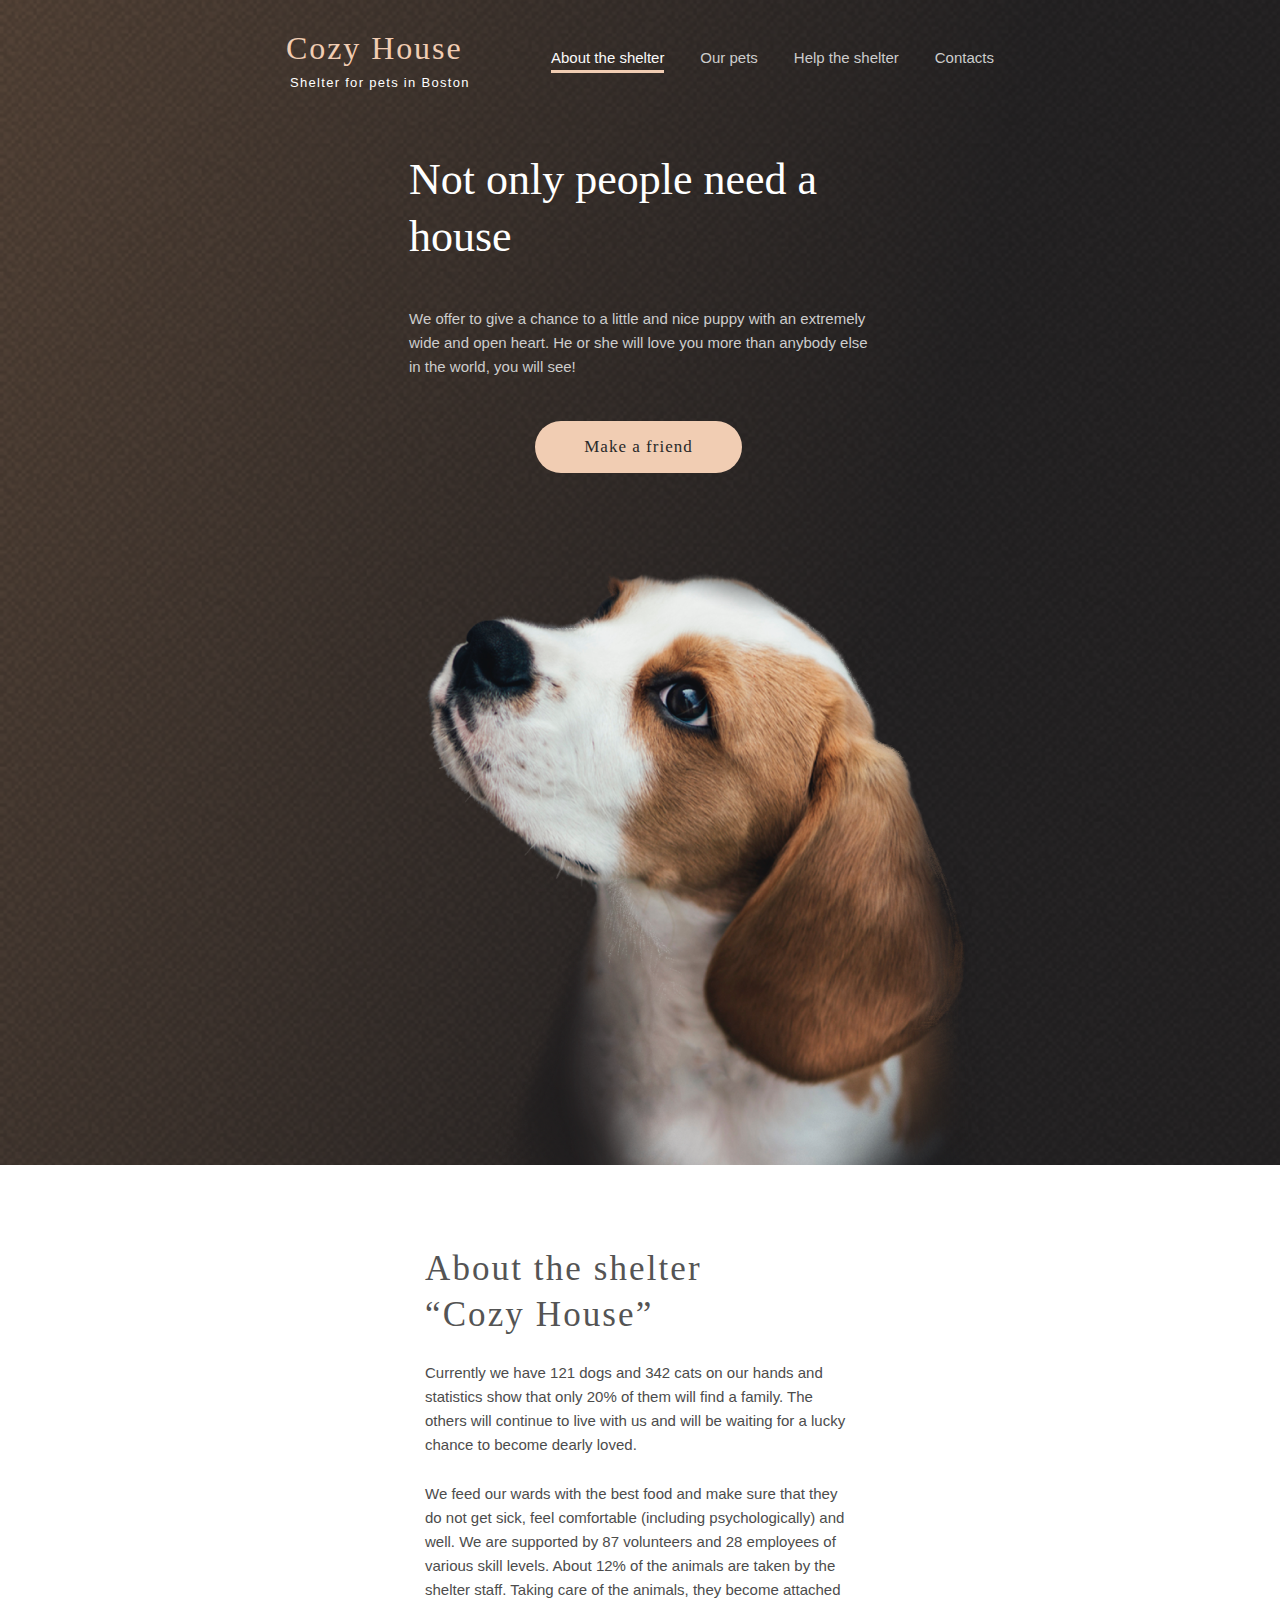
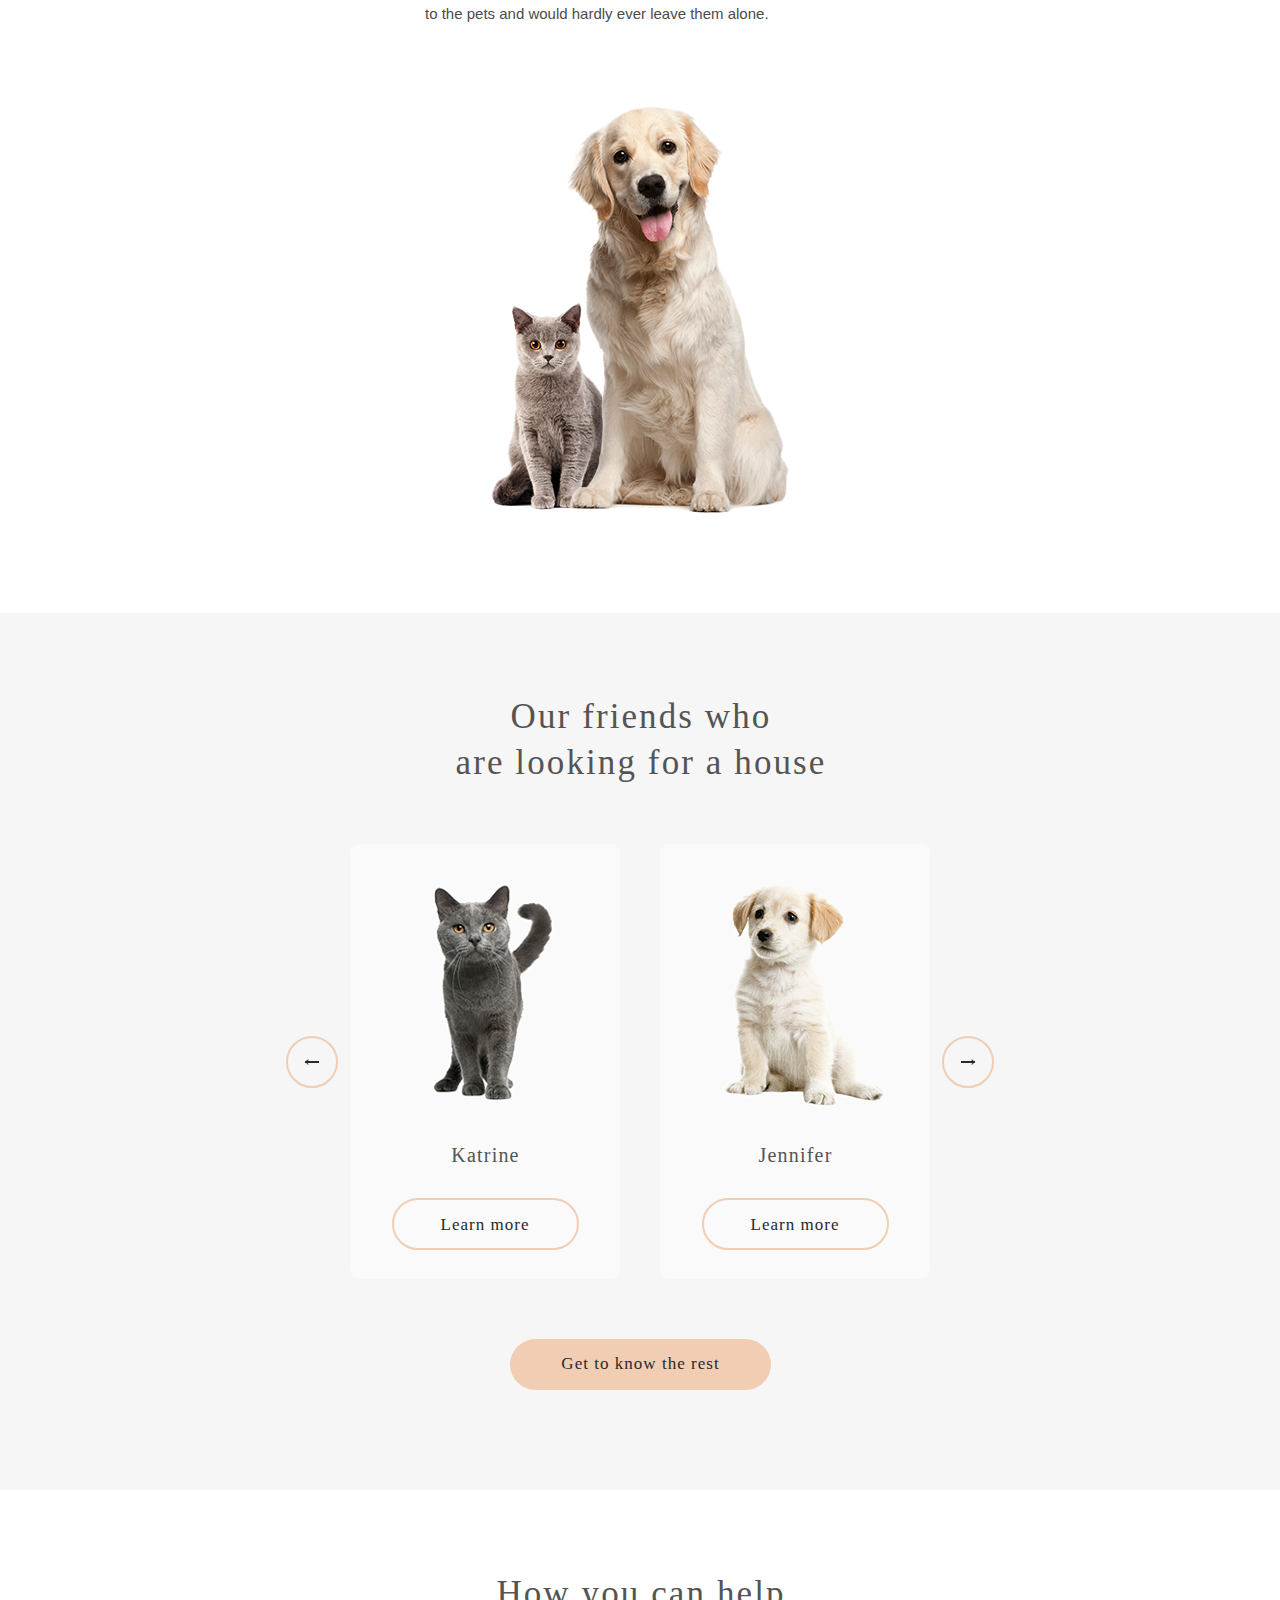
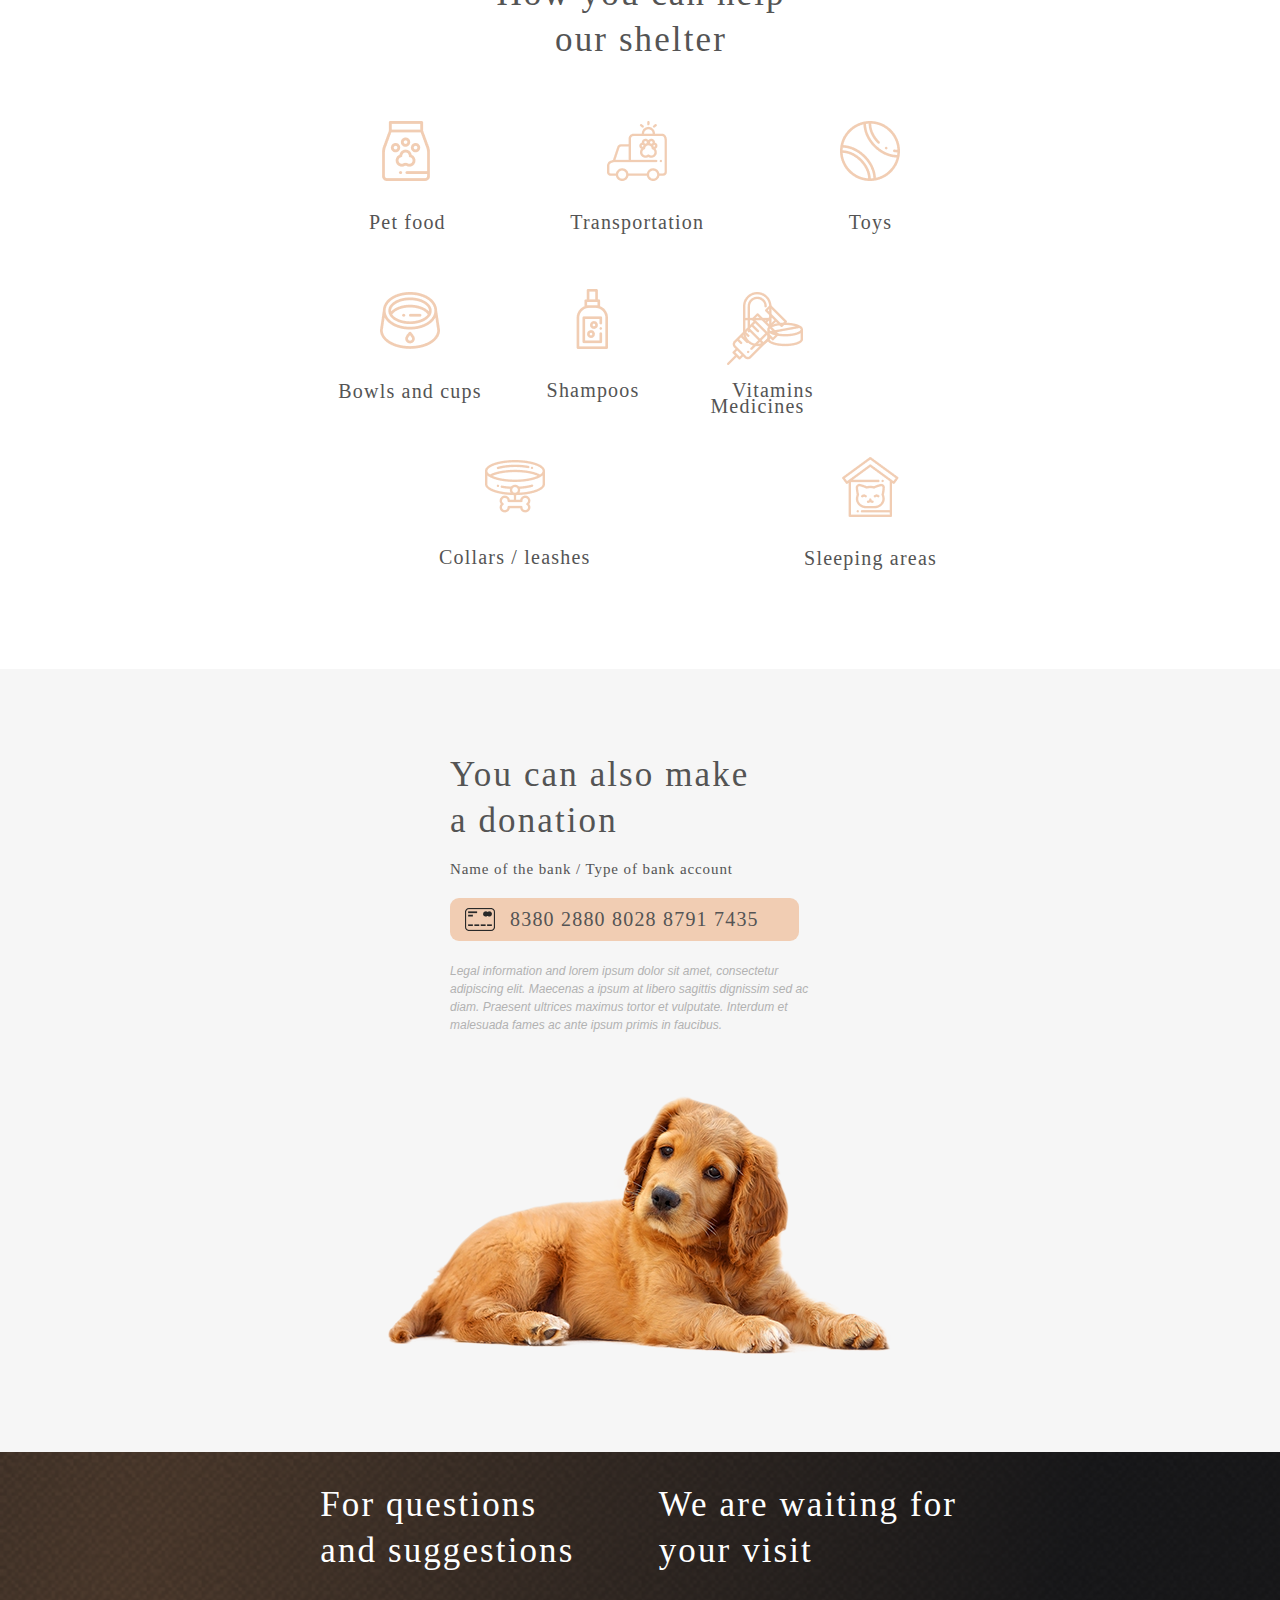
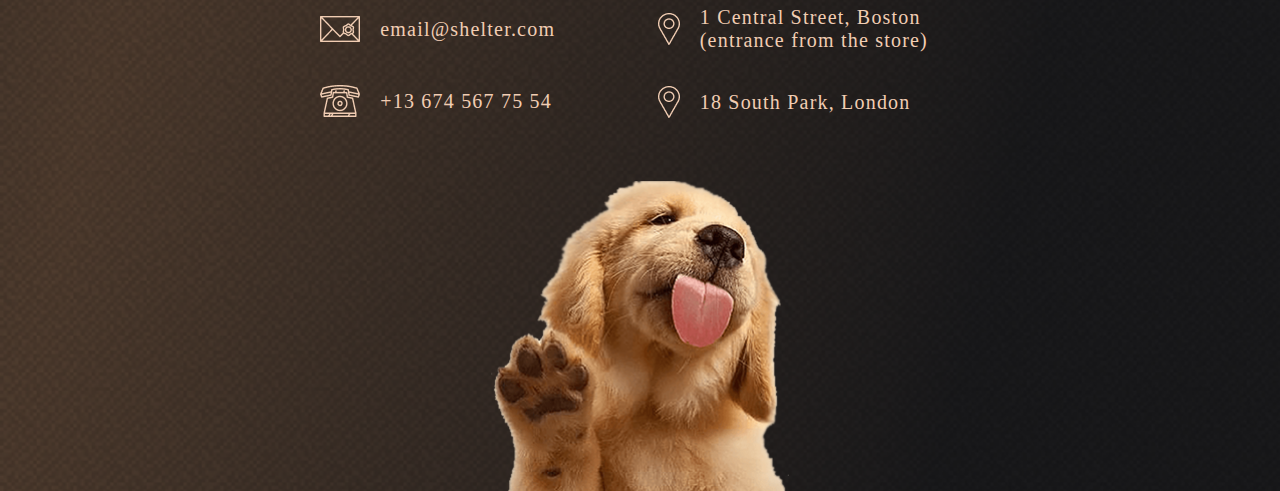
==== commit cf888f04: "feat: implement js burger menu and popups" ====
--- a/shelter/index.html
+++ b/shelter/index.html
@@ -7,10 +7,11 @@
     <title>Shelter</title>
     <link rel="stylesheet" href="style.css">
     <link rel="stylesheet" href="normalize.css">
+    <link rel="stylesheet" href="popup.css">
 </head>
 
 <body>
-
+    <div class="overlay overlay-inactive"></div>
     <header class="cozy-background">
         <h1 class="vis-hidden">Cozy House</h1>
         <nav class="cozy-navigation">
@@ -22,7 +23,21 @@
 
             </div>
 
-            <div class="burger-menu"></div>
+            <div class="burger-menu burger-menu-inactive" id="burger-btn"></div>
+
+
+            <div class="burger burger-inactive">
+
+
+                <ul class="cozy-nav-list">
+                    <li class="cozy-nav-item"><a href="#1">About the shelter</a></li>
+                    <li class="cozy-nav-item"><a href="pages/main/index.html">Our pets</a></li>
+                    <li class="cozy-nav-item"><a href="#3">Help the shelter</a></li>
+                    <li class="cozy-nav-item"><a href="#4">Contacts</a></li>
+                </ul>
+
+            </div>
+
 
             <ul class="cozy-nav-list">
                 <li class="cozy-nav-item"><a href="#1">About the shelter</a></li>
@@ -82,7 +97,7 @@
 
             <div class="slider">
 
-                <button class="switch"></button>
+                <button class="switch" id="left-button"></button>
 
                 <div class="slider-item-wrapper">
 
@@ -90,7 +105,7 @@
 
                         <img src="assets/images/pets-katrine.png" alt=" katrine-image " width="270" height="270">
                         <h3 class="slider-item-header ">Katrine</h3>
-                        <button class="slider-item-btn ">Learn more</button>
+                        <button class="slider-item-btn pop1">Learn more</button>
 
                     </div>
 
@@ -98,15 +113,15 @@
 
                         <img src="assets/images/pets-jennifer.png " alt="jennifer-image " width="270" height="270">
                         <h3 class="slider-item-header ">Jennifer</h3>
-                        <button class="slider-item-btn ">Learn more</button>
+                        <button class="slider-item-btn pop2">Learn more</button>
 
                     </div>
 
                     <div class="slider-item ">
 
                         <img src="assets/images/pets-woody.png " alt="woody-image " width="270" height="270">
-                        <h3 class="slider-item-header ">Woody</h3>
-                        <button class="slider-item-btn ">Learn more</button>
+                        <h3 class="slider-item-header">Woody</h3>
+                        <button class="slider-item-btn pop3">Learn more</button>
 
                     </div>
 
@@ -116,7 +131,7 @@
                     <button class="switch switch-320"></button>
                     <button class="switch switch-320"></button>
                 </div>
-                <button class="switch"></button>
+                <button class="switch" id="right-button"></button>
 
             </div>
 
@@ -126,6 +141,28 @@
 
     </section>
 
+
+    <div class="popup-wrapper">
+        <div class="popup">
+            <img src="" alt="pet" width="500" height="500" class="popup-image">
+            <div class="popup-main">
+                <div class="popup-close"><img src="assets/icons/vector.svg" alt="close"></div>
+                <h1 class="popup-header"></h1>
+                <h2 class="popup-description"></h2>
+                <p class="popup-text"></p>
+
+                <div class="popup-about">
+
+                    <p class="popup-about-age"><span class="bold">Age:</span></p>
+                    <p class="popup-about-inoculations"><span class="bold">Inoculations:</span></p>
+                    <p class="popup-about-diseases"><span class="bold">Diseases:</span></p>
+                    <p class="popup-about-parasites"><span class="bold">Parasites:</span></p>
+
+                </div>
+            </div>
+
+        </div>
+    </div>
 
     <section class="help-section ">
         <h2 class="vis-hidden ">help our shelter</h2>
@@ -343,6 +380,203 @@
                                 <p class="needs-item-name ">Sleeping areas</p>
 
                             </div>
+                        </div>
+
+                    </div>
+
+                </div>
+
+        </article>
+
+    </section>
+
+
+    <section class="help-section hide">
+        <h2 class="vis-hidden ">help our shelter</h2>
+
+        <article class="help-article ">
+
+            <h2 class="help-article-header ">How you can help our shelter</h2>
+
+            <div class="help-article-needs">
+
+                <div class="needs-items-wrapper ">
+
+                    <div class="needs-item ">
+
+                        <img src="assets/icons/icon-pet-food.png " alt="pet-food ">
+
+                        <p class="needs-item-name ">Pet food</p>
+
+                    </div>
+
+
+                    <div class="needs-item ">
+
+                        <img src="assets/icons/icon-transportation.png " alt="transportation ">
+
+                        <p class="needs-item-name ">Transportation</p>
+
+                    </div>
+
+
+                    <div class="needs-item ">
+
+                        <img src="assets/icons/icon-toys.png " alt="toys ">
+
+                        <p class="needs-item-name ">Toys</p>
+
+                    </div>
+
+
+                    <div class="needs-item ">
+
+                        <img src="assets/icons/icon-bowls-and-cups.png " alt="bowls-and-cups.png ">
+
+                        <p class="needs-item-name ">Bowls and cups</p>
+
+                    </div>
+
+
+                    <div class="needs-item ">
+
+                        <img src="assets/icons/icon-shampoos.png " alt="shampoos ">
+
+                        <p class="needs-item-name ">Shampoos</p>
+
+
+                    </div>
+
+                </div>
+
+
+                <div class="needs-items-wrapper ">
+
+                    <div class="needs-item ">
+
+                        <img src="assets/icons/icon-vitamins.png " alt="vitamins ">
+
+
+                        <p class="needs-item-name ">Vitamins</p>
+
+
+                    </div>
+
+
+                    <div class="needs-item ">
+
+                        <img src="assets/icons/icon-medicines.png " alt="medicines ">
+
+                        <p class="needs-item-name ">Medicines</p>
+
+                    </div>
+
+
+                    <div class="needs-item ">
+
+                        <img src="assets/icons/icon-collars-leashes.png " alt="collars-leashes ">
+
+                        <p class="needs-item-name ">Collars / leashes</p>
+
+                    </div>
+
+
+                    <div class="needs-item ">
+
+                        <img src="assets/icons/icon-sleeping-area.png " alt="sleeping-area ">
+
+                        <p class="needs-item-name ">Sleeping areas</p>
+
+                    </div>
+
+                </div>
+
+            </div>
+
+            <div class="help-article-needs help-article-needs-hidden-768">
+
+                <div class="needs-items-wrapper">
+
+
+                    <div class="needs-items-wrapper ">
+
+                        <div class="needs-item ">
+
+                            <img src="assets/icons/icon-pet-food.png " alt="pet-food ">
+
+                            <p class="needs-item-name ">Pet food</p>
+
+                        </div>
+
+                        <div class="needs-item ">
+
+                            <img src="assets/icons/icon-transportation.png " alt="transportation ">
+
+                            <p class="needs-item-name ">Transportation</p>
+
+                        </div>
+
+                        <div class="needs-item ">
+
+                            <img src="assets/icons/icon-toys.png " alt="toys ">
+
+                            <p class="needs-item-name ">Toys</p>
+
+                        </div>
+
+
+                        <div class="needs-item ">
+
+                            <img src="assets/icons/icon-bowls-and-cups.png " alt="bowls-and-cups.png ">
+
+                            <p class="needs-item-name ">Bowls and cups</p>
+
+                        </div>
+
+
+                        <div class="needs-item ">
+
+                            <img src="assets/icons/icon-shampoos.png " alt="shampoos ">
+
+                            <p class="needs-item-name ">Shampoos</p>
+
+
+                        </div>
+
+
+                        <div class="needs-item ">
+
+                            <img src="assets/icons/icon-vitamins.png " alt="vitamins ">
+
+
+                            <p class="needs-item-name ">Vitamins</p>
+
+
+                        </div>
+
+                        <div class="needs-item ">
+
+                            <img src="assets/icons/icon-medicines.png " alt="medicines ">
+
+                            <p class="needs-item-name ">Medicines</p>
+
+                        </div>
+
+                        <div class="needs-item ">
+
+                            <img src="assets/icons/icon-collars-leashes.png " alt="collars-leashes ">
+
+                            <p class="needs-item-name ">Collars / leashes</p>
+
+                        </div>
+
+
+                        <div class="needs-item ">
+
+                            <img src="assets/icons/icon-sleeping-area.png " alt="sleeping-area ">
+
+                            <p class="needs-item-name ">Sleeping areas</p>
+
                         </div>
 
                     </div>
@@ -437,6 +671,9 @@
 
     </footer>
 
+    <script src="scripts/script.js"></script>
+    <script src="scripts/popup.js"></script>
+    <script src="scripts/burger.js"></script>
 
 </body>
 
--- a/shelter/style.css
+++ b/shelter/style.css
@@ -55,6 +55,12 @@
             /* background-color: red; */
             display: flex;
             justify-content: space-between;
+            position: relative;
+            z-index: 1;
+        }
+        
+        .burger {
+            display: none;
         }
         
         .cozy-logo {
@@ -139,7 +145,7 @@
             /* height: 321px; */
             /* background-color: lightblue; */
             align-self: flex-start;
-            margin-top: 195px;
+            margin-top: 223px;
             margin-right: 43px;
         }
         
@@ -429,6 +435,7 @@
             letter-spacing: 0.06em;
             color: #292929;
             cursor: pointer;
+            outline: none;
         }
         
         .slider-item-btn:hover {
@@ -589,6 +596,10 @@
             color: #545454;
         }
         
+        .hide {
+            display: none;
+        }
+        
         .needs-items-wrapper:first-child .needs-item:nth-child(3) .needs-item-name {
             margin-left: 1px;
         }
@@ -883,6 +894,10 @@
             display: none;
         }
         
+        .active {
+            display: flex;
+        }
+        
         @media screen and (max-width: 1296px) {
             .cozy-background {
                 background-image: url(assets/images/header-background-768.png);
@@ -897,11 +912,11 @@
                 width: 708px;
             }
             .cozy-text-block {
-                margin-top: 31px;
+                margin-top: 61px;
                 align-self: center;
-                margin-left: 44px;
+                margin-left: 41px;
                 height: auto;
-                margin-bottom: 41px;
+                margin-bottom: 39px;
             }
             .cozy-text-description {
                 margin-bottom: 42px;
@@ -967,6 +982,10 @@
             .help-section {
                 width: 100%;
                 height: 779px;
+                display: none;
+            }
+            .hide {
+                display: flex;
             }
             .help-article {
                 width: 708px;
@@ -978,8 +997,8 @@
                 display: none;
             }
             .needs-items-wrapper:last-child {
-                width: 70%;
-                height: 599px;
+                width: 84%;
+                height: 458px;
                 display: flex;
                 flex-wrap: wrap;
                 flex-direction: row;
@@ -994,42 +1013,42 @@
             .needs-items-wrapper .needs-item:nth-child(2) {
                 position: relative;
                 top: 0;
-                right: -136px;
+                right: -134px;
             }
             .needs-items-wrapper .needs-item:nth-child(3) {
                 position: relative;
                 top: 0;
-                right: -186px;
+                right: -182px;
             }
             .needs-items-wrapper .needs-item:nth-child(4) {
                 position: relative;
-                top: 18px;
-                right: -9px;
+                top: 16px;
+                right: -8px;
             }
             .needs-items-wrapper .needs-item:nth-child(5) {
                 position: relative;
-                top: 18px;
-                right: -63px;
+                top: 15px;
+                right: -61px;
             }
             .needs-items-wrapper .needs-item:nth-child(6) {
                 position: relative;
-                top: 18px;
-                right: -149px;
+                top: 15px;
+                right: -146px;
             }
             .needs-items-wrapper .needs-item:nth-child(7) {
                 position: relative;
-                top: 36px;
+                top: 31px;
                 right: -35px;
             }
             .needs-items-wrapper .needs-item:nth-child(8) {
                 position: relative;
-                top: 36px;
-                right: -116px;
+                top: 30px;
+                right: -114px;
             }
             .needs-items-wrapper .needs-item:last-child {
                 position: relative;
-                top: 37px;
-                right: -174px;
+                top: 31px;
+                right: -171px;
             }
             .help-article-needs-hidden-768 {
                 display: flex;
@@ -1051,7 +1070,7 @@
             }
             .inAddition-article>img {
                 margin: 0;
-                margin-top: 49px;
+                margin-top: 61px;
             }
             .article-text-block-header {
                 margin-bottom: 18px;
@@ -1096,6 +1115,9 @@
         }
         
         @media screen and (max-width: 724px) {
+            body {
+                overflow-x: hidden;
+            }
             .cozy-background {
                 background-image: url(assets/images/header-background-320.png);
                 background-size: cover;
@@ -1116,14 +1138,105 @@
             .cozy-nav-list {
                 display: none;
             }
+            .burger {
+                width: 320px;
+                height: 823px;
+                background: #292929;
+                position: absolute;
+                top: -30px;
+                display: block;
+                z-index: -1;
+                transition: all 0.2s;
+                -webkit-transition: all 0.2s;
+                -moz-transition: all 0.2s;
+                -ms-transition: all 0.2s;
+                -o-transition: all 0.2s;
+            }
+            .burger-active {
+                /*width: 20px;
+                */
+                display: block;
+                right: -10px;
+                transition: all 0.2s;
+                -webkit-transition: all 0.2s;
+                -moz-transition: all 0.2s;
+                -ms-transition: all 0.2s;
+                -o-transition: all 0.2s;
+            }
+            .burger-inactive {
+                /*display: none;
+                */
+                /*right: -10px;
+                */
+                transition: all 0.2s;
+                right: -620px;
+                -webkit-transition: all 0.2s;
+                -moz-transition: all 0.2s;
+                -ms-transition: all 0.2s;
+                -o-transition: all 0.2s;
+            }
+            .overlay {
+                position: fixed;
+                width: 100%;
+                height: 100vh;
+                background-color: rgba(0, 0, 0, 0.5);
+                z-index: 1;
+            }
+            .overlay-inactive {
+                display: none;
+            }
+            .burger .cozy-nav-list {
+                width: 100%;
+                height: auto;
+                display: flex;
+                flex-direction: column;
+                align-items: center;
+                margin-top: 248px;
+            }
+            .burger .cozy-nav-item {
+                margin-bottom: 40px;
+            }
+            .burger .cozy-nav-item a {
+                font-family: Arial;
+                font-style: normal;
+                font-weight: normal;
+                font-size: 32px;
+                line-height: 160%;
+            }
             .burger-menu {
                 width: 30px;
-                height: 3px;
-                background-color: #F1CDB3;
+                height: 25px;
+                /*background-color: #F1CDB3;
+                */
+                border-top: 3px solid #F1CDB3;
                 position: relative;
                 cursor: pointer;
                 margin-top: 19px;
                 margin-left: 41px;
+            }
+            .burger-menu-active {
+                transition: transform .5s;
+                transform: rotate(-90deg);
+                -webkit-transform: rotate(-90deg);
+                -moz-transform: rotate(-90deg);
+                -ms-transform: rotate(-90deg);
+                -o-transform: rotate(-90deg);
+                -webkit-transition: transform .5s;
+                -moz-transition: transform .5s;
+                -ms-transition: transform .5s;
+                -o-transition: transform .5s;
+            }
+            .burger-menu-inactive {
+                transition: transform .5s;
+                transform: rotate(0);
+                -webkit-transform: rotate(0);
+                -moz-transform: rotate(0);
+                -ms-transform: rotate(0);
+                -o-transform: rotate(0);
+                -webkit-transition: transform .5s;
+                -moz-transition: transform .5s;
+                -ms-transition: transform .5s;
+                -o-transition: transform .5s;
             }
             .burger-menu:before {
                 content: "";
@@ -1140,7 +1253,7 @@
                 width: 30px;
                 height: 3px;
                 position: absolute;
-                top: 21px;
+                top: 22px;
                 background-color: #F1CDB3;
             }
             .cozy-wrapper {
@@ -1149,7 +1262,7 @@
             .cozy-text-block {
                 margin: 0;
                 width: 300px;
-                margin: 44px auto;
+                margin: 60px auto;
             }
             .cozy-text-header {
                 width: 263px;
@@ -1164,7 +1277,7 @@
             }
             .cozy-text-description {
                 width: 300px;
-                margin-bottom: 43px;
+                margin-bottom: 41px;
                 text-align: center;
             }
             .cozy-text-btn {
@@ -1176,7 +1289,7 @@
                 height: 271.77px;
                 position: static;
                 margin-left: 40px;
-                margin-top: 60px;
+                margin-top: 46px;
             }
             .about-section {
                 width: 100%;
@@ -1268,6 +1381,7 @@
             .help-section {
                 width: 100%;
                 height: 745px;
+                display: flex;
             }
             .help-article {
                 width: 300px;
@@ -1285,6 +1399,9 @@
                 letter-spacing: 0.06em;
                 margin-bottom: 43px;
             }
+            .hide {
+                display: none;
+            }
             .help-article-needs {
                 width: 290px;
                 height: auto;
@@ -1294,6 +1411,7 @@
             }
             .needs-items-wrapper:last-child {
                 width: 100%;
+                height: 599px;
                 margin-left: -4px;
             }
             .needs-items-wrapper:first-child .needs-item:last-child .needs-item-name {
@@ -1367,7 +1485,7 @@
                 text-align: center;
                 letter-spacing: 0.06em;
                 width: 229px;
-                margin-bottom: 5px;
+                margin-bottom: 19px;
             }
             .article-text-block {
                 width: 300px;
@@ -1387,7 +1505,7 @@
             .donation-props {
                 width: 281px;
                 margin-left: -3px;
-                margin-bottom: 8px;
+                margin-bottom: 22px;
             }
             .props-description {
                 width: 94%;
@@ -1410,7 +1528,7 @@
                 display: block;
             }
             .inAddition-article>img {
-                margin-top: 32px;
+                margin-top: 43px;
             }
             .forQuestions {
                 width: 100%;
--- a/shelter/popup.css
+++ b/shelter/popup.css
@@ -0,0 +1,202 @@
+p,
+h1,
+h2 {
+    margin: 0;
+}
+
+.popup-wrapper {
+    position: absolute;
+    top: 50%;
+    transform: translateY(-50%);
+    width: 100%;
+    height: 100vh;
+    display: none;
+    justify-content: center;
+    align-items: center;
+}
+
+.popup-wrapper:after {
+    content: '';
+    position: absolute;
+    top: 0;
+    left: 0;
+    right: 0;
+    bottom: 0;
+    background: rgba(41, 41, 41, 0.6);
+    z-index: 1;
+    cursor: pointer;
+}
+
+.popup-close {
+    width: 52px;
+    height: 52px;
+    border: 2px solid #F1CDB3;
+    border-radius: 100px;
+    position: absolute;
+    top: -54px;
+    left: 885px;
+    cursor: pointer;
+    display: flex;
+    z-index: 200;
+}
+
+.popup-close:hover {
+    transition: .3s;
+    background: #F1CDB3;
+    -webkit-transition: .3s;
+    -moz-transition: .3s;
+    -ms-transition: .3s;
+    -o-transition: .3s;
+}
+
+.popup-close img {
+    margin: auto auto;
+}
+
+.popup {
+    width: 900px;
+    height: 500px;
+    height: auto;
+    display: flex;
+    justify-content: center;
+    background: #FAFAFA;
+    border-radius: 9px;
+    -webkit-border-radius: 9px;
+    -moz-border-radius: 9px;
+    -ms-border-radius: 9px;
+    -o-border-radius: 9px;
+    z-index: 100;
+    position: relative;
+    animation-name: anim;
+    animation-timing-function: ease;
+    animation-duration: 500ms;
+    box-shadow: 0px 2px 35px 14px rgba(13, 13, 13, 0.04);
+}
+
+@keyframes anim {
+    from {
+        transition: 0.9s;
+        -webkit-transition: 0.9s;
+        -moz-transition: 0.9s;
+        -ms-transition: 0.9s;
+        -o-transition: 0.9s;
+        -webkit-transform: scale(0.0, 0.0);
+    }
+    to {
+        transition: 0.9s;
+        -webkit-transition: 0.9s;
+        -moz-transition: 0.9s;
+        -ms-transition: 0.9s;
+        -o-transition: 0.9s;
+        -webkit-transform: scale(1, 1);
+    }
+}
+
+.popup-main {
+    width: 351px;
+    height: auto;
+    display: flex;
+    flex-direction: column;
+    /* align-items: center; */
+    margin-top: 50px;
+}
+
+.popup-header,
+.popup-description,
+.popup-text {
+    font-style: normal;
+    font-weight: normal;
+}
+
+.popup-header {
+    font-size: 35px;
+    line-height: 130%;
+    letter-spacing: 0.06em;
+}
+
+.popup-description {
+    font-size: 20px;
+    line-height: 115%;
+    /* text-align: center; */
+    letter-spacing: 0.06em;
+    margin: 10px 0 40px 0;
+}
+
+.popup-text {
+    font-size: 15px;
+    line-height: 110%;
+    /* text-align: justify; */
+    letter-spacing: 0.06em;
+    margin-bottom: 40px;
+}
+
+.popup-about {
+    width: 100%;
+    display: flex;
+    flex-direction: column;
+    font-style: normal;
+    font-size: 15px;
+    line-height: 110%;
+    letter-spacing: 0.06em;
+}
+
+.popup-about p {
+    margin-bottom: 7px;
+    margin-left: 15px;
+}
+
+.bold {
+    font-weight: bold;
+}
+
+.popup-about {
+    width: 100%;
+    word-wrap: break-word;
+}
+
+@media screen and (max-width: 1296px) {
+    .popup {
+        width: 630px;
+    }
+    .popup-image {
+        width: 350px;
+        height: 350px;
+    }
+    .popup-main {
+        width: 260px;
+        margin-bottom: 37px;
+    }
+    .popup-description {
+        margin-bottom: 20px;
+    }
+    .popup-text {
+        margin-bottom: 20px;
+    }
+    .popup-close {
+        top: -48px;
+        left: 622px;
+    }
+}
+
+@media screen and (max-width: 724px) {
+    .popup {
+        width: 240px;
+    }
+    .popup-close {
+        top: -49px;
+        left: 231px;
+    }
+    .popup-image {
+        display: none;
+    }
+    .popup-main {
+        width: 220px;
+        align-items: center;
+        margin-top: 10px;
+        margin-bottom: 10px;
+    }
+    .popup-text {
+        text-align: justify;
+        margin-bottom: 24px;
+    }
+}